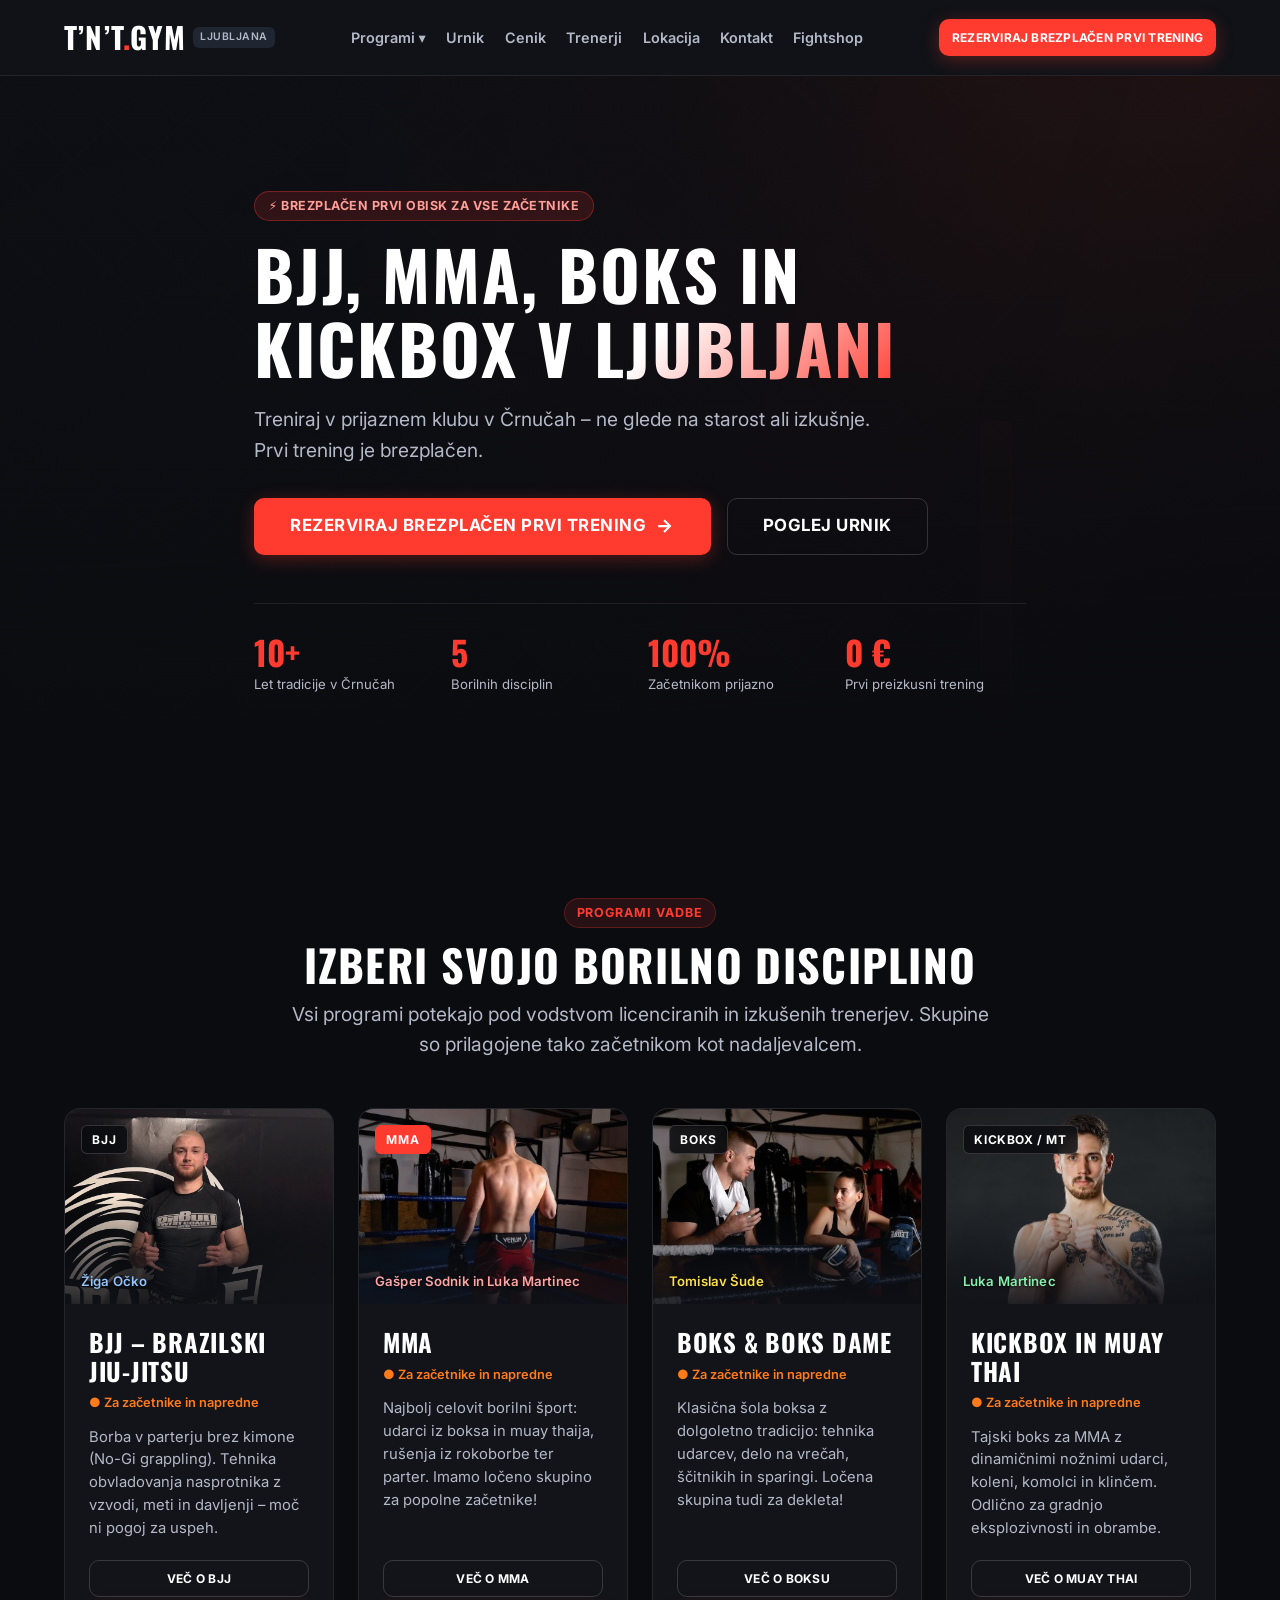
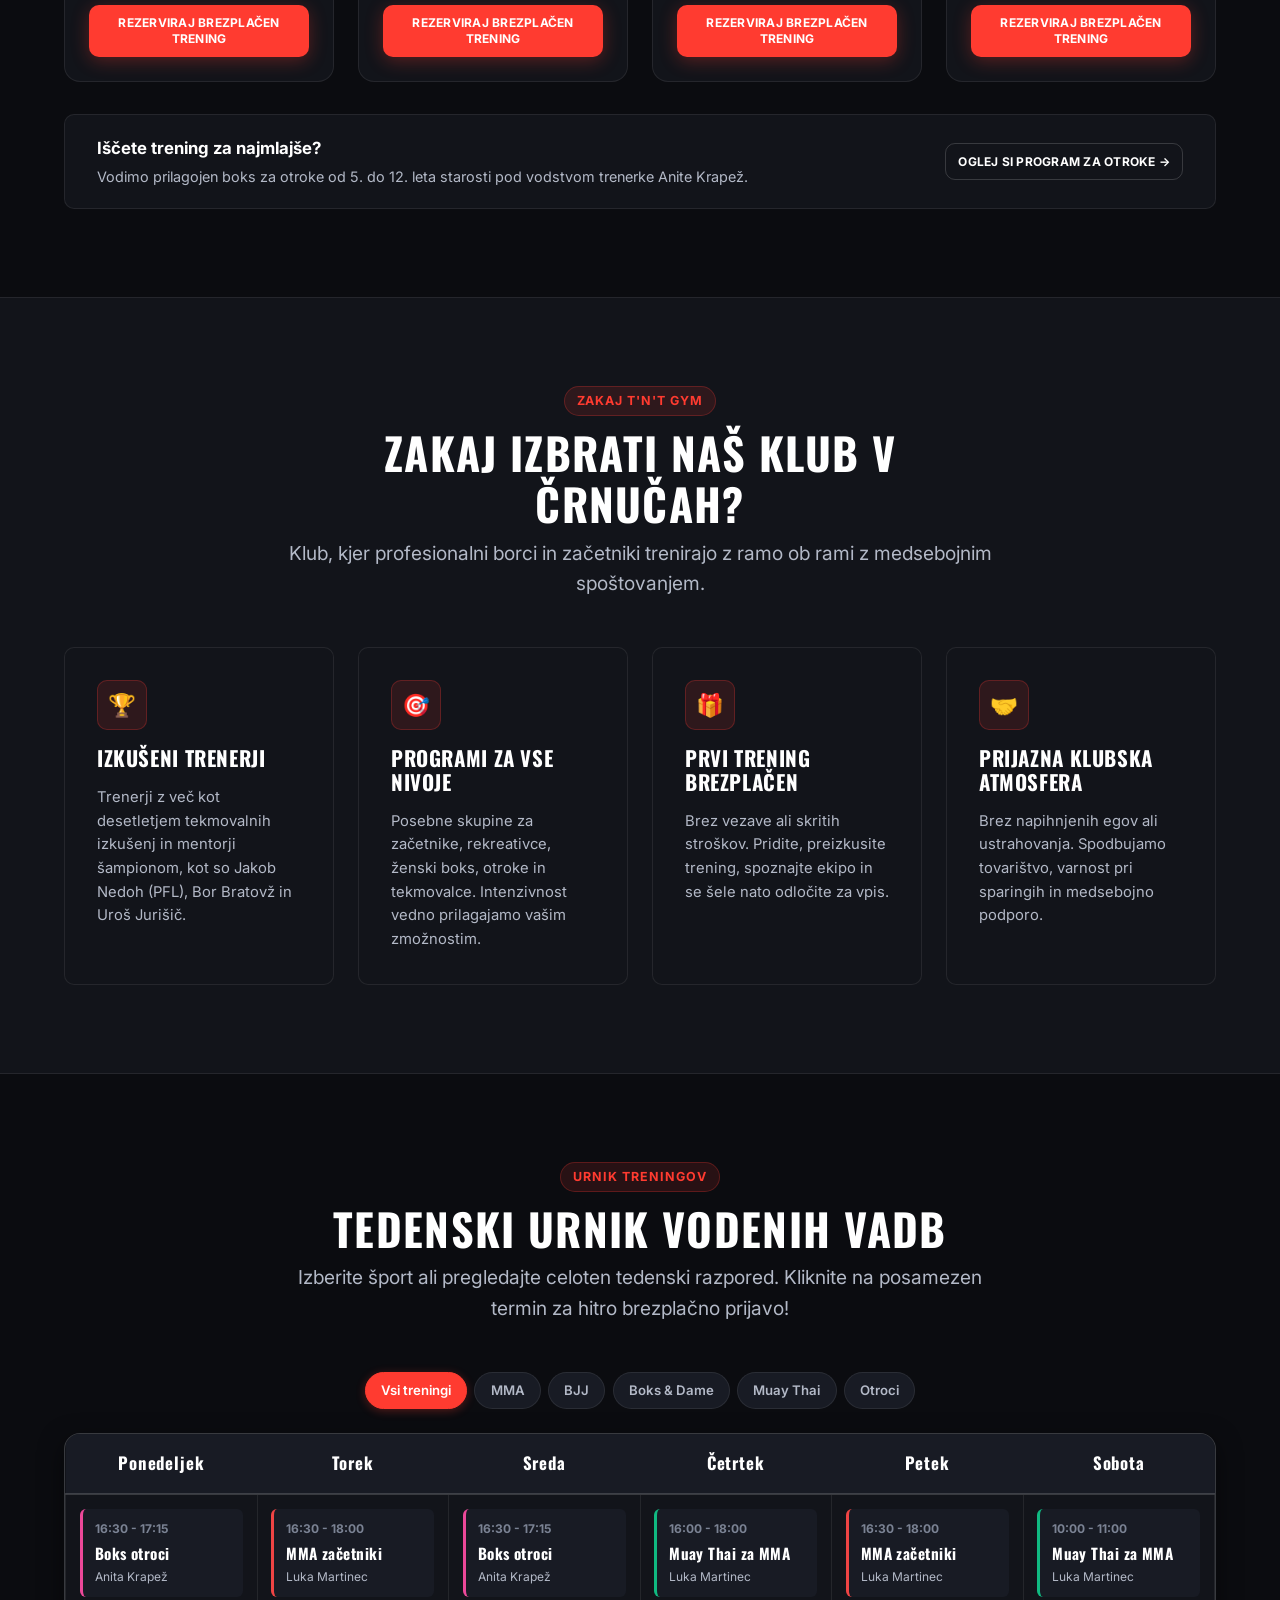
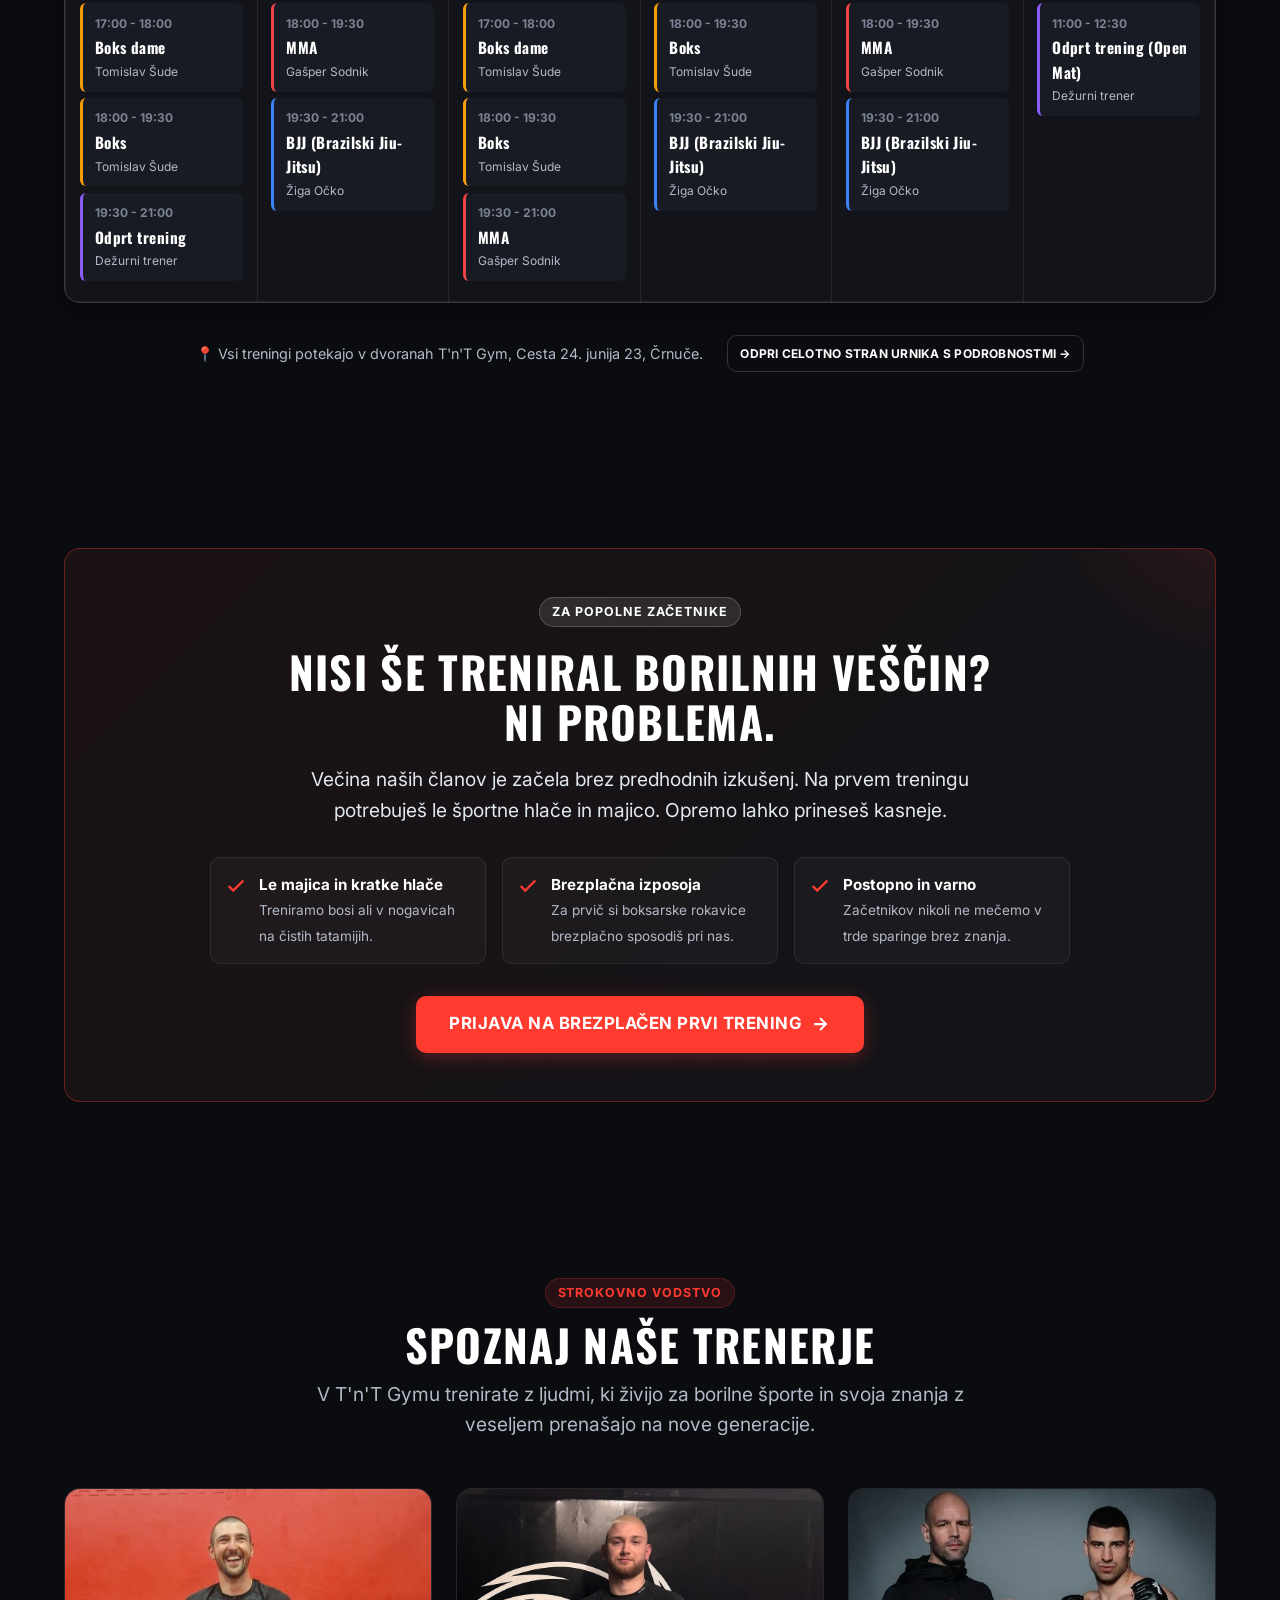
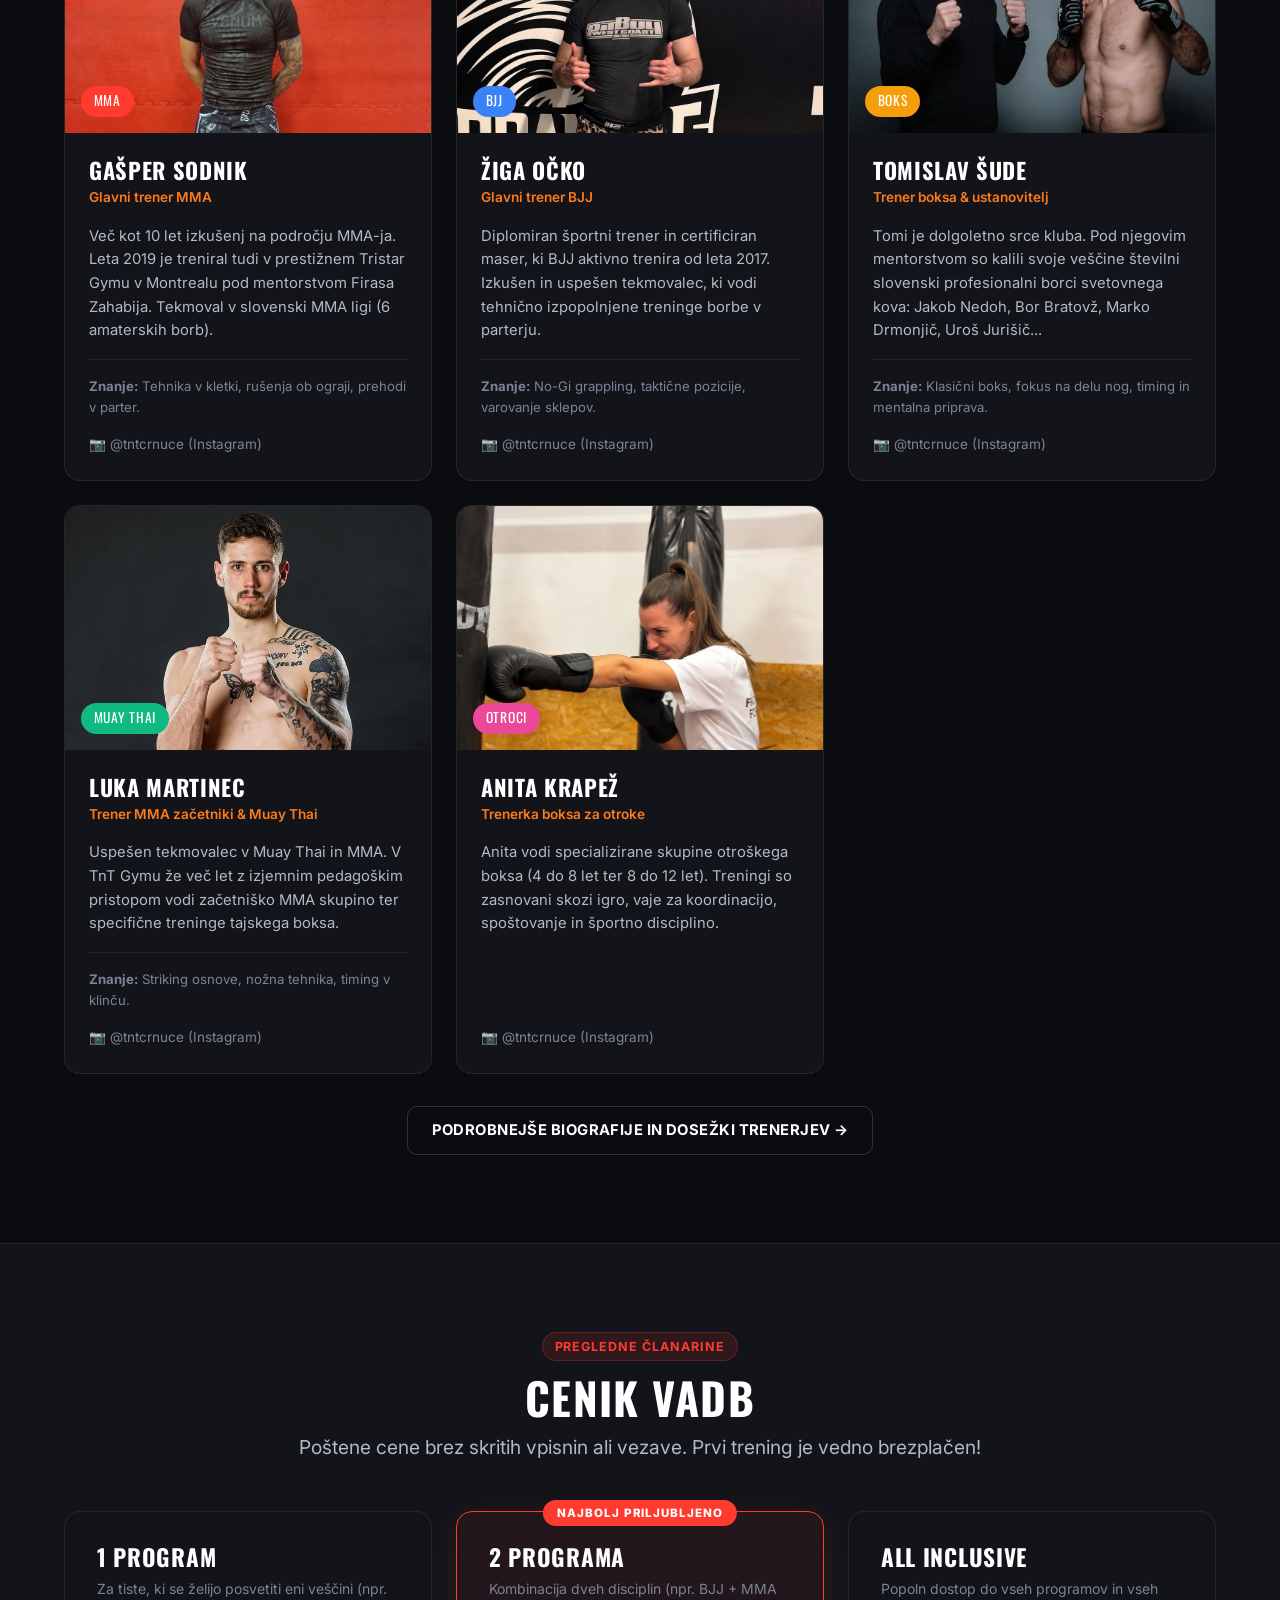
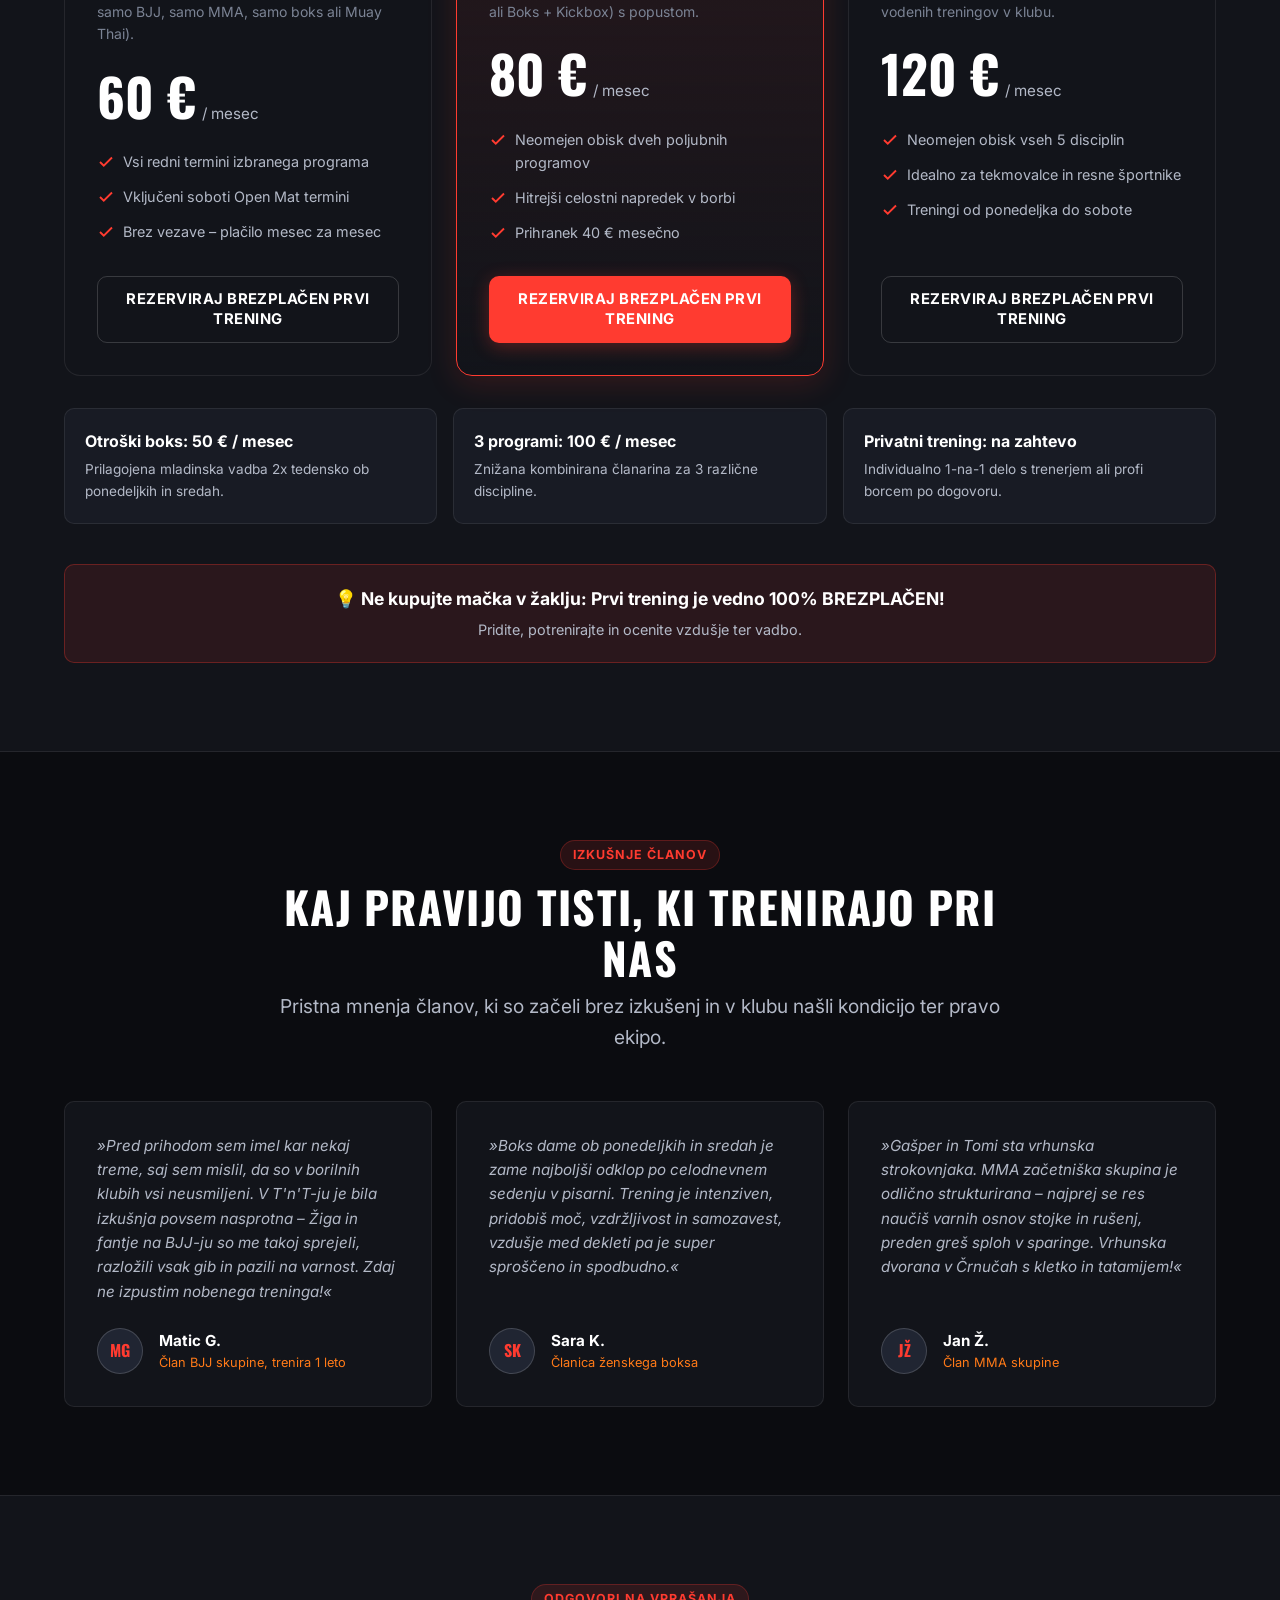
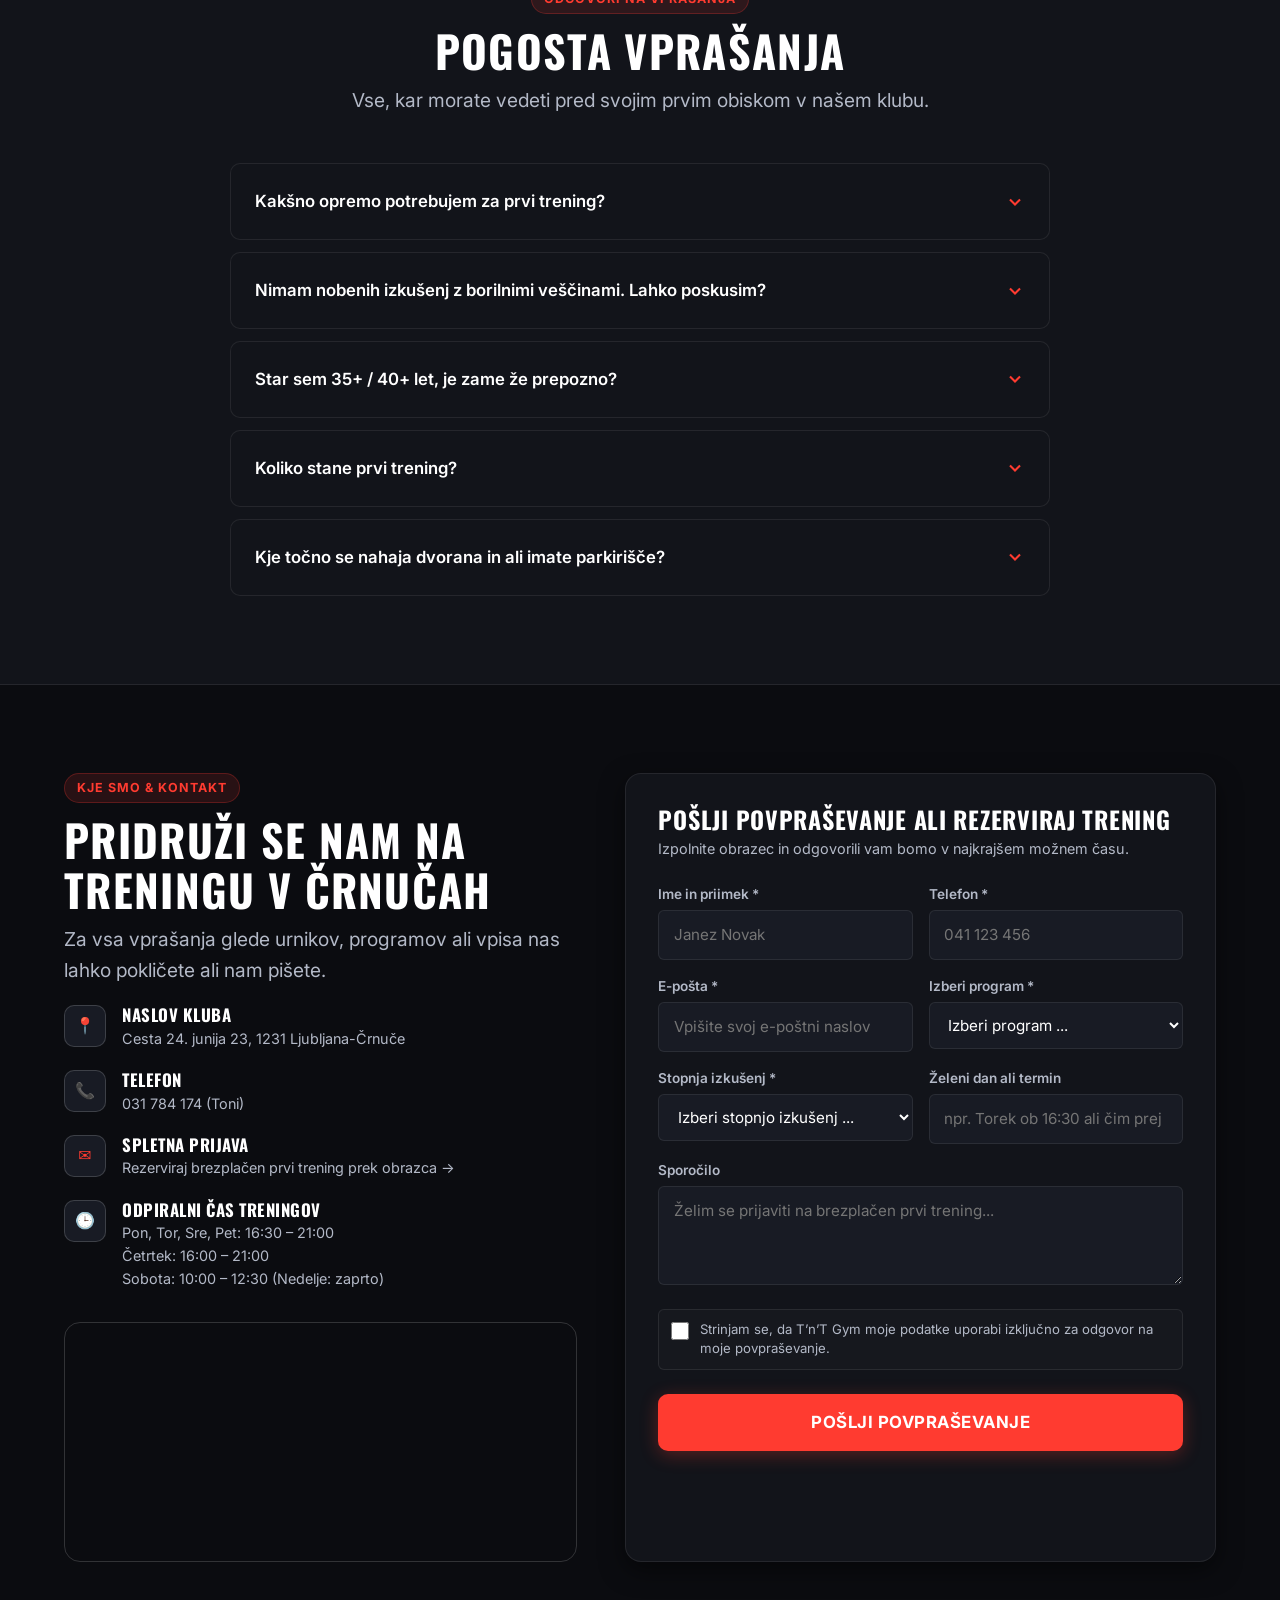
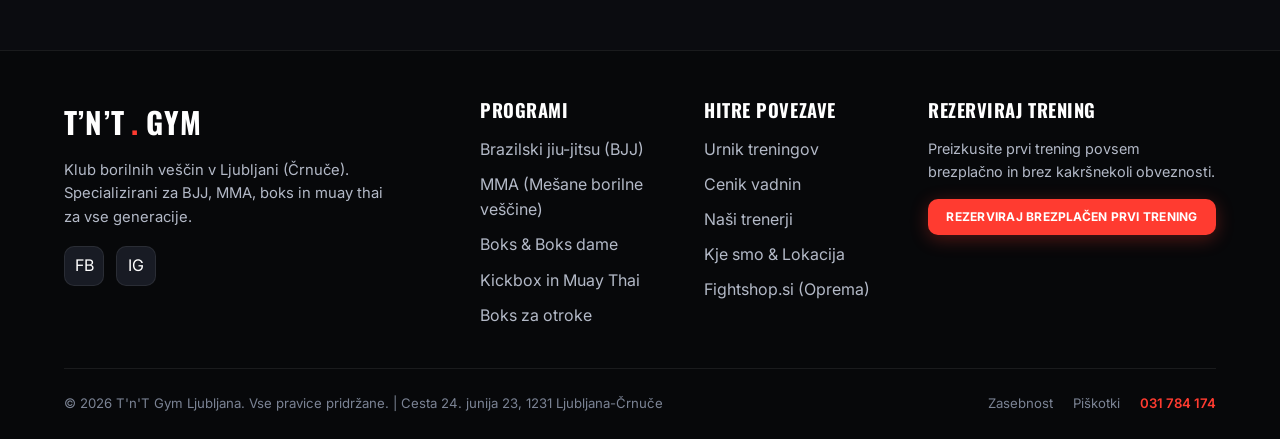
==== index.html @ 9e7fd843 "Initial release — T’n’T Gym Ljubljana" ====
<!DOCTYPE html>
<html lang="sl">
<head>
  <meta charset="utf-8">
  <meta name="viewport" content="width=device-width, initial-scale=1.0">
  <title>T'n'T Gym Ljubljana | BJJ, MMA, boks in kickbox v Črnučah</title>
  <meta name="description" content="T'n'T Gym Ljubljana – vrhunski treningi BJJ (brazilski jiu-jitsu), MMA, boksa in muay thai v Ljubljani (Črnuče). Za začetnike in nadaljevalce. Prvi trening je brezplačen!">
  <meta name="keywords" content="BJJ Ljubljana, MMA Ljubljana, boks Ljubljana, kickbox Ljubljana, brazilski jiu-jitsu Ljubljana, borilne veščine Ljubljana, borilne veščine Črnuče">
  <link rel="canonical" href="https://www.tnt-gym.si/">

  <!-- Open Graph / Social Media -->
  <meta property="og:type" content="website">
  <meta property="og:locale" content="sl_SI">
  <meta property="og:url" content="https://www.tnt-gym.si/">
  <meta property="og:title" content="T'n'T Gym Ljubljana | BJJ, MMA, boks in kickbox">
  <meta property="og:description" content="Treniraj borilne veščine v sproščenem in profesionalnem vzdušju v Črnučah. Brezplačen prvi trening!">
  <meta property="og:image" content="assets/images/hero-gym.svg">

  <!-- Fonts & Stylesheet -->
  <link rel="preconnect" href="https://fonts.googleapis.com">
  <link rel="preconnect" href="https://fonts.gstatic.com" crossorigin>
  <link href="https://fonts.googleapis.com/css2?family=Inter:wght@400;500;600;700&family=Oswald:wght@500;600;700;800&display=swap" rel="stylesheet">
  <link rel="stylesheet" href="css/style.css">

  <!-- Schema.org JSON-LD Structured Data for LocalBusiness & SportsActivityLocation -->
  <script type="application/ld+json">
  {
    "@context": "https://schema.org",
    "@type": ["SportsActivityLocation", "ExerciseGym"],
    "@id": "https://www.tnt-gym.si/#gym",
    "name": "T'n'T Gym Ljubljana",
    "alternateName": "TnT Gym Črnuče",
    "description": "Klub borilnih veščin v Ljubljani (Črnuče): brazilski jiu-jitsu (BJJ), MMA, boks in muay thai za začetnike, rekreativce in tekmovalce.",
    "url": "https://www.tnt-gym.si/",
    "telephone": "+38631784174",
    "priceRange": "50 € - 120 €",
    "currenciesAccepted": "EUR",
    "address": {
      "@type": "PostalAddress",
      "streetAddress": "Cesta 24. junija 23",
      "addressLocality": "Ljubljana-Črnuče",
      "postalCode": "1231",
      "addressCountry": "SI"
    },
    "geo": {
      "@type": "GeoCoordinates",
      "latitude": 46.09552,
      "longitude": 14.52722
    },
    "openingHoursSpecification": [
      {
        "@type": "OpeningHoursSpecification",
        "dayOfWeek": ["Monday", "Tuesday", "Wednesday", "Friday"],
        "opens": "16:30",
        "closes": "21:00"
      },
      {
        "@type": "OpeningHoursSpecification",
        "dayOfWeek": "Thursday",
        "opens": "16:00",
        "closes": "21:00"
      },
      {
        "@type": "OpeningHoursSpecification",
        "dayOfWeek": "Saturday",
        "opens": "10:00",
        "closes": "12:30"
      }
    ],
    "sameAs": [
      "https://www.facebook.com/tntcrnuce",
      "https://www.instagram.com/tntcrnuce/"
    ]
  }
  </script>
</head>
<body>

  <!-- =========================================================================
       1. STICKY HEADER
       ========================================================================= -->
  <header class="site-header" id="siteHeader">
    <div class="container header-container">
      <a href="index.html" class="brand-logo" aria-label="T'n'T Gym Domov">
        <span>T’N’T<span class="logo-accent">.</span>GYM</span>
        <span class="brand-badge">LJUBLJANA</span>
      </a>

      <!-- Desktop Navigation -->
      <nav class="nav-desktop" aria-label="Glavna navigacija">
        <div class="nav-dropdown">
          <a href="#programi" class="nav-link">Programi ▾</a>
          <div class="nav-dropdown-menu">
            <a href="bjj.html" class="nav-dropdown-item">BJJ (Brazilski jiu-jitsu)</a>
            <a href="mma.html" class="nav-dropdown-item">MMA (Mešane borilne veščine)</a>
            <a href="boks.html" class="nav-dropdown-item">Boks &amp; Boks dame</a>
            <a href="kickbox.html" class="nav-dropdown-item">Kickbox in Muay Thai</a>
            <a href="otroci.html" class="nav-dropdown-item">Boks za otroke (5-12 let)</a>
          </div>
        </div>
        <a href="urnik.html" class="nav-link">Urnik</a>
        <a href="cenik.html" class="nav-link">Cenik</a>
        <a href="trenerji.html" class="nav-link">Trenerji</a>
        <a href="kontakt.html" class="nav-link">Lokacija</a>
        <a href="kontakt.html#kontakt" class="nav-link">Kontakt</a>
        <a href="https://www.fightshop.si" class="nav-link" target="_blank" rel="noopener noreferrer">Fightshop</a>
      </nav>

      <!-- Prominent Header CTA -->
      <div style="display: flex; align-items: center; gap: 1rem;">
        <button type="button" class="btn btn-primary btn-sm btn-booking-trigger" data-program="">
          Rezerviraj brezplačen prvi trening
        </button>

        <!-- Mobile Hamburger Toggle -->
        <button class="menu-toggle" aria-label="Odpri navigacijski meni" aria-expanded="false">
          <span></span>
          <span></span>
          <span></span>
        </button>
      </div>
    </div>
  </header>

  <!-- Mobile Navigation Drawer -->
  <div class="mobile-nav-backdrop"></div>
  <aside class="mobile-nav-drawer" aria-label="Mobilni meni">
    <div>
      <div style="margin-bottom: 2rem;">
        <span class="brand-logo">T’N’T<span class="logo-accent">.</span>GYM</span>
        <p style="font-size: 0.85rem; color: var(--text-muted); margin-top: 0.25rem;">Črnuče, Ljubljana</p>
      </div>
      <nav class="mobile-nav-links">
        <a href="index.html" class="mobile-nav-link active">Domov</a>
        <a href="bjj.html" class="mobile-nav-link">BJJ</a>
        <a href="mma.html" class="mobile-nav-link">MMA</a>
        <a href="boks.html" class="mobile-nav-link">Boks</a>
        <a href="kickbox.html" class="mobile-nav-link">Kickbox &amp; Muay Thai</a>
        <a href="otroci.html" class="mobile-nav-link">Otroški boks</a>
        <a href="urnik.html" class="mobile-nav-link">Urnik</a>
        <a href="cenik.html" class="mobile-nav-link">Cenik</a>
        <a href="trenerji.html" class="mobile-nav-link">Trenerji</a>
        <a href="kontakt.html" class="mobile-nav-link">Lokacija &amp; Kontakt</a>
        <a href="https://www.fightshop.si" class="mobile-nav-link" target="_blank" rel="noopener noreferrer">Fightshop</a>
      </nav>
    </div>

    <div style="margin-top: 2rem; border-top: 1px solid var(--border-subtle); padding-top: 1.5rem;">
      <button type="button" class="btn btn-primary btn-full btn-booking-trigger" data-program="">
        Rezerviraj brezplačen trening
      </button>
      <div style="margin-top: 1rem; text-align: center; font-size: 0.85rem; color: var(--text-muted);">
        📞 031 784 174 (Toni)
      </div>
    </div>
  </aside>

  <!-- =========================================================================
       2. HERO SECTION
       ========================================================================= -->
  <section class="hero" id="hero">
    <!-- Martial Arts Training Media Background -->
    <div class="hero-media-bg">
      <!-- 
        FOTO ZAZNAMEK: Tu lahko zamenjate spodnji SVG s pravo sliko dvorane ali treninga,
        npr. src="img/tnt/rupa1-2.jpg" ali kratek zankasti video treninga.
      -->
      <img src="assets/images/hero-gym.svg" alt="Trening borilnih veščin v T'n'T Gym Ljubljana" width="1200" height="800">
    </div>
    <div class="hero-overlay-gradient"></div>

    <div class="container hero-content">
      <div class="hero-pill">
        <span>⚡ Brezplačen prvi obisk za vse začetnike</span>
      </div>

      <h1 class="heading-hero">
        BJJ, MMA, BOKS IN KICKBOX <span class="text-gradient">V LJUBLJANI</span>
      </h1>

      <p class="lead" style="margin-top: 1.25rem; max-width: 650px;">
        Treniraj v prijaznem klubu v Črnučah – ne glede na starost ali izkušnje. Prvi trening je brezplačen.
      </p>

      <div class="hero-actions">
        <button type="button" class="btn btn-primary btn-lg btn-booking-trigger" data-program="">
          Rezerviraj brezplačen prvi trening
          <svg class="btn-icon" viewBox="0 0 24 24" fill="none" stroke="currentColor" stroke-width="2.5"><path d="M5 12h14M12 5l7 7-7 7"/></svg>
        </button>
        <a href="#urnik" class="btn btn-secondary btn-lg">
          Poglej urnik
        </a>
      </div>

      <!-- Social Proof / Stats Strip -->
      <div class="hero-stats">
        <div class="stat-item">
          <span class="stat-number">10+</span>
          <span class="stat-label">Let tradicije v Črnučah</span>
        </div>
        <div class="stat-item">
          <span class="stat-number">5</span>
          <span class="stat-label">Borilnih disciplin</span>
        </div>
        <div class="stat-item">
          <span class="stat-number">100%</span>
          <span class="stat-label">Začetnikom prijazno</span>
        </div>
        <div class="stat-item">
          <span class="stat-number">0 €</span>
          <span class="stat-label">Prvi preizkusni trening</span>
        </div>
      </div>
    </div>
  </section>

  <!-- =========================================================================
       3. PROGRAM OVERVIEW (4 VISUALLY STRONG CARDS + KIDS BADGE)
       ========================================================================= -->
  <section class="section" id="programi">
    <div class="container">
      <div class="section-header">
        <span class="section-tag">Programi vadbe</span>
        <h2 class="heading-section">Izberi svojo borilno disciplino</h2>
        <p class="lead">Vsi programi potekajo pod vodstvom licenciranih in izkušenih trenerjev. Skupine so prilagojene tako začetnikom kot nadaljevalcem.</p>
      </div>

      <div class="grid-4">
        <!-- 1. BJJ Card -->
        <article class="program-card">
          <div class="program-image-wrap">
            <span class="program-badge">BJJ</span>
            <img src="assets/images/ziga.jpg" alt="Trening BJJ v T'n'T Gym Ljubljana" loading="lazy" style="object-position: center 30%;">
            <div class="program-header-content">
              <div class="program-header-trainer">Žiga Očko</div>
            </div>
          </div>
          <div class="program-card-body">
            <div class="program-title">
              <h3 class="heading-card">BJJ – brazilski jiu-jitsu</h3>
            </div>
            <div class="program-level">
              <span>● Za začetnike in napredne</span>
            </div>
            <p class="program-desc">
              Borba v parterju brez kimone (No-Gi grappling). Tehnika obvladovanja nasprotnika z vzvodi, meti in davljenji – moč ni pogoj za uspeh.
            </p>
            <div class="program-footer-actions">
              <a href="bjj.html" class="btn btn-secondary btn-sm" style="flex: 1;">Več o BJJ</a>
              <button type="button" class="btn btn-primary btn-sm btn-booking-trigger" data-program="BJJ">
                Rezerviraj brezplačen trening
              </button>
            </div>
          </div>
        </article>

        <!-- 2. MMA Card -->
        <article class="program-card">
          <div class="program-image-wrap">
            <span class="program-badge brand">MMA</span>
            <img src="assets/images/jakob-ring.jpg" alt="Trening MMA v ringu T'n'T Gym Ljubljana" loading="lazy" style="object-position: center 35%;">
            <div class="program-header-content">
              <div class="program-header-trainer">Gašper Sodnik in Luka Martinec</div>
            </div>
          </div>
          <div class="program-card-body">
            <div class="program-title">
              <h3 class="heading-card">MMA</h3>
            </div>
            <div class="program-level">
              <span>● Za začetnike in napredne</span>
            </div>
            <p class="program-desc">
              Najbolj celovit borilni šport: udarci iz boksa in muay thaija, rušenja iz rokoborbe ter parter. Imamo ločeno skupino za popolne začetnike!
            </p>
            <div class="program-footer-actions">
              <a href="mma.html" class="btn btn-secondary btn-sm" style="flex: 1;">Več o MMA</a>
              <button type="button" class="btn btn-primary btn-sm btn-booking-trigger" data-program="MMA">
                Rezerviraj brezplačen trening
              </button>
            </div>
          </div>
        </article>

        <!-- 3. Boks Card -->
        <article class="program-card">
          <div class="program-image-wrap">
            <span class="program-badge">BOKS</span>
            <img src="assets/images/jakob-coach.jpg" alt="Boksarski trening s trenerjem v T'n'T Gym Ljubljana" loading="lazy" style="object-position: center 25%;">
            <div class="program-header-content">
              <div class="program-header-trainer">Tomislav Šude</div>
            </div>
          </div>
          <div class="program-card-body">
            <div class="program-title">
              <h3 class="heading-card">Boks &amp; Boks dame</h3>
            </div>
            <div class="program-level">
              <span>● Za začetnike in napredne</span>
            </div>
            <p class="program-desc">
              Klasična šola boksa z dolgoletno tradicijo: tehnika udarcev, delo na vrečah, ščitnikih in sparingi. Ločena skupina tudi za dekleta!
            </p>
            <div class="program-footer-actions">
              <a href="boks.html" class="btn btn-secondary btn-sm" style="flex: 1;">Več o boksu</a>
              <button type="button" class="btn btn-primary btn-sm btn-booking-trigger" data-program="Boks">
                Rezerviraj brezplačen trening
              </button>
            </div>
          </div>
        </article>

        <!-- 4. Kickbox in Muay Thai Card -->
        <article class="program-card">
          <div class="program-image-wrap">
            <span class="program-badge">KICKBOX / MT</span>
            <img src="assets/images/luka-martinec.jpg" alt="Kickbox in Muay Thai trening v T'n'T Gym Ljubljana" loading="lazy" style="object-position: center 25%;">
            <div class="program-header-content">
              <div class="program-header-trainer">Luka Martinec</div>
            </div>
          </div>
          <div class="program-card-body">
            <div class="program-title">
              <h3 class="heading-card">Kickbox in Muay Thai</h3>
            </div>
            <div class="program-level">
              <span>● Za začetnike in napredne</span>
            </div>
            <p class="program-desc">
              Tajski boks za MMA z dinamičnimi nožnimi udarci, koleni, komolci in klinčem. Odlično za gradnjo eksplozivnosti in obrambe.
            </p>
            <div class="program-footer-actions">
              <a href="kickbox.html" class="btn btn-secondary btn-sm" style="flex: 1;">Več o Muay Thai</a>
              <button type="button" class="btn btn-primary btn-sm btn-booking-trigger" data-program="Kickbox &amp; Muay Thai">
                Rezerviraj brezplačen trening
              </button>
            </div>
          </div>
        </article>
      </div>

      <!-- Dodatna povezava do otroškega boksa -->
      <div style="margin-top: 2rem; background: var(--bg-surface-1); border: 1px solid var(--border-subtle); border-radius: var(--radius-md); padding: 1.25rem 2rem; display: flex; flex-wrap: wrap; align-items: center; justify-content: space-between; gap: 1rem;">
        <div>
          <strong style="color: #ffffff; font-size: 1.05rem;">Iščete trening za najmlajše?</strong>
          <p style="color: var(--text-secondary); font-size: 0.9rem; margin-top: 0.2rem;">Vodimo prilagojen boks za otroke od 5. do 12. leta starosti pod vodstvom trenerke Anite Krapež.</p>
        </div>
        <a href="otroci.html" class="btn btn-secondary btn-sm">Oglej si program za otroke →</a>
      </div>
    </div>
  </section>

  <!-- =========================================================================
       4. WHY T'N'T GYM (4 BENEFIT CARDS)
       ========================================================================= -->
  <section class="section" style="background: var(--bg-surface-1); border-top: 1px solid var(--border-subtle); border-bottom: 1px solid var(--border-subtle);">
    <div class="container">
      <div class="section-header">
        <span class="section-tag">Zakaj T'n'T Gym</span>
        <h2 class="heading-section">Zakaj izbrati naš klub v Črnučah?</h2>
        <p class="lead">Klub, kjer profesionalni borci in začetniki trenirajo z ramo ob rami z medsebojnim spoštovanjem.</p>
      </div>

      <div class="grid-4">
        <!-- Benefit 1 -->
        <div class="benefit-card">
          <div class="benefit-icon">🏆</div>
          <h3 class="benefit-title">Izkušeni trenerji</h3>
          <p class="benefit-desc">
            Trenerji z več kot desetletjem tekmovalnih izkušenj in mentorji šampionom, kot so Jakob Nedoh (PFL), Bor Bratovž in Uroš Jurišič.
          </p>
        </div>

        <!-- Benefit 2 -->
        <div class="benefit-card">
          <div class="benefit-icon">🎯</div>
          <h3 class="benefit-title">Programi za vse nivoje</h3>
          <p class="benefit-desc">
            Posebne skupine za začetnike, rekreativce, ženski boks, otroke in tekmovalce. Intenzivnost vedno prilagajamo vašim zmožnostim.
          </p>
        </div>

        <!-- Benefit 3 -->
        <div class="benefit-card">
          <div class="benefit-icon">🎁</div>
          <h3 class="benefit-title">Prvi trening brezplačen</h3>
          <p class="benefit-desc">
            Brez vezave ali skritih stroškov. Pridite, preizkusite trening, spoznajte ekipo in se šele nato odločite za vpis.
          </p>
        </div>

        <!-- Benefit 4 -->
        <div class="benefit-card">
          <div class="benefit-icon">🤝</div>
          <h3 class="benefit-title">Prijazna klubska atmosfera</h3>
          <p class="benefit-desc">
            Brez napihnjenih egov ali ustrahovanja. Spodbujamo tovarištvo, varnost pri sparingih in medsebojno podporo.
          </p>
        </div>
      </div>
    </div>
  </section>

  <!-- =========================================================================
       5. SCHEDULE PREVIEW (INTERACTIVE TIMETABLE)
       ========================================================================= -->
  <section class="section" id="urnik">
    <div class="container">
      <div class="section-header">
        <span class="section-tag">Urnik treningov</span>
        <h2 class="heading-section">Tedenski urnik vodenih vadb</h2>
        <p class="lead">Izberite šport ali pregledajte celoten tedenski razpored. Kliknite na posamezen termin za hitro brezplačno prijavo!</p>
      </div>

      <!-- Sport Filter Buttons -->
      <div class="schedule-controls" role="group" aria-label="Filter po športu">
        <button class="filter-btn active" data-sport="all">Vsi treningi</button>
        <button class="filter-btn" data-sport="mma">MMA</button>
        <button class="filter-btn" data-sport="bjj">BJJ</button>
        <button class="filter-btn" data-sport="box">Boks &amp; Dame</button>
        <button class="filter-btn" data-sport="mt">Muay Thai</button>
        <button class="filter-btn" data-sport="kids">Otroci</button>
      </div>

      <!-- Timetable Dynamic Mount Container -->
      <div class="timetable-mount">
        <!-- Rendered via js/main.js & js/schedule-data.js -->
        <p style="text-align: center; color: var(--text-muted); padding: 2rem;">Nalaganje urnika...</p>
      </div>

      <div style="margin-top: 2rem; text-align: center; display: flex; flex-wrap: wrap; justify-content: center; align-items: center; gap: 1.5rem;">
        <span style="font-size: 0.9rem; color: var(--text-secondary);">
          📍 Vsi treningi potekajo v dvoranah T'n'T Gym, Cesta 24. junija 23, Črnuče.
        </span>
        <a href="urnik.html" class="btn btn-secondary btn-sm">Odpri celotno stran urnika s podrobnostmi →</a>
      </div>
    </div>
  </section>

  <!-- =========================================================================
       6. BEGINNERS SECTION
       ========================================================================= -->
  <section class="section" id="zacetniki">
    <div class="container">
      <div class="beginners-banner">
        <div class="beginners-content">
          <span class="section-tag beginners-badge">Za popolne začetnike</span>
          <h2 class="heading-section beginners-heading">
            Nisi še treniral borilnih veščin? Ni problema.
          </h2>
          <p class="lead beginners-lead">
            Večina naših članov je začela brez predhodnih izkušenj. Na prvem treningu potrebuješ le športne hlače in majico. Opremo lahko prineseš kasneje.
          </p>

          <div class="checklist">
            <div class="checklist-item">
              <svg class="checklist-icon" width="22" height="22" viewBox="0 0 24 24" fill="none" stroke="currentColor" stroke-width="2.5"><polyline points="20 6 9 17 4 12"/></svg>
              <div>
                <strong style="display: block; font-size: 0.95rem;">Le majica in kratke hlače</strong>
                <span style="font-size: 0.85rem; color: var(--text-secondary);">Treniramo bosi ali v nogavicah na čistih tatamijih.</span>
              </div>
            </div>
            <div class="checklist-item">
              <svg class="checklist-icon" width="22" height="22" viewBox="0 0 24 24" fill="none" stroke="currentColor" stroke-width="2.5"><polyline points="20 6 9 17 4 12"/></svg>
              <div>
                <strong style="display: block; font-size: 0.95rem;">Brezplačna izposoja</strong>
                <span style="font-size: 0.85rem; color: var(--text-secondary);">Za prvič si boksarske rokavice brezplačno sposodiš pri nas.</span>
              </div>
            </div>
            <div class="checklist-item">
              <svg class="checklist-icon" width="22" height="22" viewBox="0 0 24 24" fill="none" stroke="currentColor" stroke-width="2.5"><polyline points="20 6 9 17 4 12"/></svg>
              <div>
                <strong style="display: block; font-size: 0.95rem;">Postopno in varno</strong>
                <span style="font-size: 0.85rem; color: var(--text-secondary);">Začetnikov nikoli ne mečemo v trde sparinge brez znanja.</span>
              </div>
            </div>
          </div>

          <div class="beginners-cta-wrap">
            <button type="button" class="btn btn-primary btn-lg btn-booking-trigger" data-program="">
              Prijava na brezplačen prvi trening
              <svg class="btn-icon" viewBox="0 0 24 24" fill="none" stroke="currentColor" stroke-width="2.5"><path d="M5 12h14M12 5l7 7-7 7"/></svg>
            </button>
          </div>
        </div>
      </div>
    </div>
  </section>

  <!-- =========================================================================
       7. COACHES SECTION
       ========================================================================= -->
  <section class="section" id="trenerji">
    <div class="container">
      <div class="section-header">
        <span class="section-tag">Strokovno vodstvo</span>
        <h2 class="heading-section">Spoznaj naše trenerje</h2>
        <p class="lead">V T'n'T Gymu trenirate z ljudmi, ki živijo za borilne športe in svoja znanja z veseljem prenašajo na nove generacije.</p>
      </div>

      <div class="grid-3">
        <!-- Coach 1: Gašper Sodnik -->
        <article class="coach-card">
          <div class="coach-photo-wrap">
            <span class="coach-discipline-tag">MMA</span>
            <img src="assets/images/coach-gasper.jpg" alt="Gašper Sodnik, trener MMA" loading="lazy">
          </div>
          <div class="coach-body">
            <h3 class="coach-name">Gašper Sodnik</h3>
            <span class="coach-role">Glavni trener MMA</span>
            <p class="coach-bio">
              Več kot 10 let izkušenj na področju MMA-ja. Leta 2019 je treniral tudi v prestižnem Tristar Gymu v Montrealu pod mentorstvom Firasa Zahabija. Tekmoval v slovenski MMA ligi (6 amaterskih borb).
            </p>
            <div class="coach-credentials">
              <strong>Znanje:</strong> Tehnika v kletki, rušenja ob ograji, prehodi v parter.
            </div>
            <a href="https://www.instagram.com/tntcrnuce/" target="_blank" rel="noopener" class="coach-social">
              📷 @tntcrnuce (Instagram)
            </a>
          </div>
        </article>

        <!-- Coach 2: Žiga Očko -->
        <article class="coach-card">
          <div class="coach-photo-wrap">
            <span class="coach-discipline-tag" style="background: #3b82f6;">BJJ</span>
            <img src="assets/images/coach-ziga.jpg" alt="Žiga Očko, trener brazilskega jiu-jitsa" loading="lazy">
          </div>
          <div class="coach-body">
            <h3 class="coach-name">Žiga Očko</h3>
            <span class="coach-role">Glavni trener BJJ</span>
            <p class="coach-bio">
              Diplomiran športni trener in certificiran maser, ki BJJ aktivno trenira od leta 2017. Izkušen in uspešen tekmovalec, ki vodi tehnično izpopolnjene treninge borbe v parterju.
            </p>
            <div class="coach-credentials">
              <strong>Znanje:</strong> No-Gi grappling, taktične pozicije, varovanje sklepov.
            </div>
            <a href="https://www.instagram.com/tntcrnuce/" target="_blank" rel="noopener" class="coach-social">
              📷 @tntcrnuce (Instagram)
            </a>
          </div>
        </article>

        <!-- Coach 3: Tomislav Šude -->
        <article class="coach-card">
          <div class="coach-photo-wrap">
            <span class="coach-discipline-tag" style="background: #f59e0b;">BOKS</span>
            <img src="assets/images/coach-tomi.jpg" alt="Tomislav Šude, trener boksa" loading="lazy">
          </div>
          <div class="coach-body">
            <h3 class="coach-name">Tomislav Šude</h3>
            <span class="coach-role">Trener boksa &amp; ustanovitelj</span>
            <p class="coach-bio">
              Tomi je dolgoletno srce kluba. Pod njegovim mentorstvom so kalili svoje veščine številni slovenski profesionalni borci svetovnega kova: Jakob Nedoh, Bor Bratovž, Marko Drmonjič, Uroš Jurišič...
            </p>
            <div class="coach-credentials">
              <strong>Znanje:</strong> Klasični boks, fokus na delu nog, timing in mentalna priprava.
            </div>
            <a href="https://www.instagram.com/tntcrnuce/" target="_blank" rel="noopener" class="coach-social">
              📷 @tntcrnuce (Instagram)
            </a>
          </div>
        </article>

        <!-- Coach 4: Luka Martinec -->
        <article class="coach-card">
          <div class="coach-photo-wrap">
            <span class="coach-discipline-tag" style="background: #10b981;">MUAY THAI</span>
            <img src="assets/images/coach-luka.jpg" alt="Luka Martinec, trener tajskega boksa" loading="lazy">
          </div>
          <div class="coach-body">
            <h3 class="coach-name">Luka Martinec</h3>
            <span class="coach-role">Trener MMA začetniki &amp; Muay Thai</span>
            <p class="coach-bio">
              Uspešen tekmovalec v Muay Thai in MMA. V TnT Gymu že več let z izjemnim pedagoškim pristopom vodi začetniško MMA skupino ter specifične treninge tajskega boksa.
            </p>
            <div class="coach-credentials">
              <strong>Znanje:</strong> Striking osnove, nožna tehnika, timing v klinču.
            </div>
            <a href="https://www.instagram.com/tntcrnuce/" target="_blank" rel="noopener" class="coach-social">
              📷 @tntcrnuce (Instagram)
            </a>
          </div>
        </article>

        <!-- Coach 5: Anita Krapež -->
        <article class="coach-card">
          <div class="coach-photo-wrap">
            <span class="coach-discipline-tag" style="background: #ec4899;">OTROCI</span>
            <img src="assets/images/anita-krapez-trening.jpg" alt="Anita Krapež, trenerka boksa za otroke" loading="lazy" style="object-position: center 30%;">
          </div>
          <div class="coach-body">
            <h3 class="coach-name">Anita Krapež</h3>
            <span class="coach-role">Trenerka boksa za otroke</span>
            <p class="coach-bio">
              Anita vodi specializirane skupine otroškega boksa (4 do 8 let ter 8 do 12 let). Treningi so zasnovani skozi igro, vaje za koordinacijo, spoštovanje in športno disciplino.
            </p>
            <a href="https://www.instagram.com/tntcrnuce/" target="_blank" rel="noopener" class="coach-social">
              📷 @tntcrnuce (Instagram)
            </a>
          </div>
        </article>
      </div>

      <div style="margin-top: 2rem; text-align: center;">
        <a href="trenerji.html" class="btn btn-secondary">Podrobnejše biografije in dosežki trenerjev →</a>
      </div>
    </div>
  </section>

  <!-- =========================================================================
       8. PRICING SECTION
       ========================================================================= -->
  <section class="section" id="cenik" style="background: var(--bg-surface-1); border-top: 1px solid var(--border-subtle); border-bottom: 1px solid var(--border-subtle);">
    <div class="container">
      <div class="section-header">
        <span class="section-tag">Pregledne članarine</span>
        <h2 class="heading-section">Cenik vadb</h2>
        <p class="lead">Poštene cene brez skritih vpisnin ali vezave. Prvi trening je vedno brezplačen!</p>
      </div>

      <div class="grid-3">
        <!-- 1 Program -->
        <div class="pricing-card">
          <h3 class="pricing-title">1 Program</h3>
          <p class="pricing-sub">Za tiste, ki se želijo posvetiti eni veščini (npr. samo BJJ, samo MMA, samo boks ali Muay Thai).</p>
          <div class="pricing-amount">
            <span class="price">60 €</span>
            <span class="period">/ mesec</span>
          </div>
          <ul class="pricing-features">
            <li>
              <svg width="18" height="18" viewBox="0 0 24 24" fill="none" stroke="currentColor" stroke-width="2.5"><polyline points="20 6 9 17 4 12"/></svg>
              <span>Vsi redni termini izbranega programa</span>
            </li>
            <li>
              <svg width="18" height="18" viewBox="0 0 24 24" fill="none" stroke="currentColor" stroke-width="2.5"><polyline points="20 6 9 17 4 12"/></svg>
              <span>Vključeni soboti Open Mat termini</span>
            </li>
            <li>
              <svg width="18" height="18" viewBox="0 0 24 24" fill="none" stroke="currentColor" stroke-width="2.5"><polyline points="20 6 9 17 4 12"/></svg>
              <span>Brez vezave – plačilo mesec za mesec</span>
            </li>
          </ul>
          <button type="button" class="btn btn-secondary btn-full btn-booking-trigger" data-program="">
            Rezerviraj brezplačen prvi trening
          </button>
        </div>

        <!-- 2 Programa (Featured / Najbolj priljubljeno) -->
        <div class="pricing-card featured">
          <span class="pricing-popular-badge">Najbolj priljubljeno</span>
          <h3 class="pricing-title">2 Programa</h3>
          <p class="pricing-sub">Kombinacija dveh disciplin (npr. BJJ + MMA ali Boks + Kickbox) s popustom.</p>
          <div class="pricing-amount">
            <span class="price">80 €</span>
            <span class="period">/ mesec</span>
          </div>
          <ul class="pricing-features">
            <li>
              <svg width="18" height="18" viewBox="0 0 24 24" fill="none" stroke="currentColor" stroke-width="2.5"><polyline points="20 6 9 17 4 12"/></svg>
              <span>Neomejen obisk dveh poljubnih programov</span>
            </li>
            <li>
              <svg width="18" height="18" viewBox="0 0 24 24" fill="none" stroke="currentColor" stroke-width="2.5"><polyline points="20 6 9 17 4 12"/></svg>
              <span>Hitrejši celostni napredek v borbi</span>
            </li>
            <li>
              <svg width="18" height="18" viewBox="0 0 24 24" fill="none" stroke="currentColor" stroke-width="2.5"><polyline points="20 6 9 17 4 12"/></svg>
              <span>Prihranek 40 € mesečno</span>
            </li>
          </ul>
          <button type="button" class="btn btn-primary btn-full btn-booking-trigger" data-program="">
            Rezerviraj brezplačen prvi trening
          </button>
        </div>

        <!-- All Inclusive -->
        <div class="pricing-card">
          <h3 class="pricing-title">All Inclusive</h3>
          <p class="pricing-sub">Popoln dostop do vseh programov in vseh vodenih treningov v klubu.</p>
          <div class="pricing-amount">
            <span class="price">120 €</span>
            <span class="period">/ mesec</span>
          </div>
          <ul class="pricing-features">
            <li>
              <svg width="18" height="18" viewBox="0 0 24 24" fill="none" stroke="currentColor" stroke-width="2.5"><polyline points="20 6 9 17 4 12"/></svg>
              <span>Neomejen obisk vseh 5 disciplin</span>
            </li>
            <li>
              <svg width="18" height="18" viewBox="0 0 24 24" fill="none" stroke="currentColor" stroke-width="2.5"><polyline points="20 6 9 17 4 12"/></svg>
              <span>Idealno za tekmovalce in resne športnike</span>
            </li>
            <li>
              <svg width="18" height="18" viewBox="0 0 24 24" fill="none" stroke="currentColor" stroke-width="2.5"><polyline points="20 6 9 17 4 12"/></svg>
              <span>Treningi od ponedeljka do sobote</span>
            </li>
          </ul>
          <button type="button" class="btn btn-secondary btn-full btn-booking-trigger" data-program="">
            Rezerviraj brezplačen prvi trening
          </button>
        </div>
      </div>

      <!-- Dodatne opcije cenika -->
      <div style="margin-top: 2rem; display: grid; grid-template-columns: repeat(auto-fit, minmax(260px, 1fr)); gap: 1rem;">
        <div style="background: var(--bg-surface-2); border: 1px solid var(--border-subtle); border-radius: var(--radius-md); padding: 1.25rem;">
          <strong style="color: #ffffff;">Otroški boks: 50 € / mesec</strong>
          <p style="font-size: 0.85rem; color: var(--text-secondary); margin-top: 0.25rem;">Prilagojena mladinska vadba 2x tedensko ob ponedeljkih in sredah.</p>
        </div>
        <div style="background: var(--bg-surface-2); border: 1px solid var(--border-subtle); border-radius: var(--radius-md); padding: 1.25rem;">
          <strong style="color: #ffffff;">3 programi: 100 € / mesec</strong>
          <p style="font-size: 0.85rem; color: var(--text-secondary); margin-top: 0.25rem;">Znižana kombinirana članarina za 3 različne discipline.</p>
        </div>
        <div style="background: var(--bg-surface-2); border: 1px solid var(--border-subtle); border-radius: var(--radius-md); padding: 1.25rem;">
          <strong style="color: #ffffff;">Privatni trening: na zahtevo</strong>
          <p style="font-size: 0.85rem; color: var(--text-secondary); margin-top: 0.25rem;">Individualno 1-na-1 delo s trenerjem ali profi borcem po dogovoru.</p>
        </div>
      </div>

      <!-- Brezplačen prvi trening opomba -->
      <div style="margin-top: 2.5rem; text-align: center; background: rgba(255, 59, 48, 0.1); border: 1px solid rgba(255, 59, 48, 0.3); border-radius: var(--radius-md); padding: 1.25rem;">
        <p style="color: #ffffff; font-weight: 700; font-size: 1.1rem; margin-bottom: 0.25rem;">
          💡 Ne kupujte mačka v žaklju: Prvi trening je vedno 100% BREZPLAČEN!
        </p>
        <span style="color: var(--text-secondary); font-size: 0.9rem;">Pridite, potrenirajte in ocenite vzdušje ter vadbo.</span>
      </div>
    </div>
  </section>

  <!-- =========================================================================
       9. TESTIMONIALS
       ========================================================================= -->
  <section class="section">
    <div class="container">
      <div class="section-header">
        <span class="section-tag">Izkušnje članov</span>
        <h2 class="heading-section">Kaj pravijo tisti, ki trenirajo pri nas</h2>
        <p class="lead">Pristna mnenja članov, ki so začeli brez izkušenj in v klubu našli kondicijo ter pravo ekipo.</p>
      </div>

      <div class="grid-3">
        <!-- Review 1 -->
        <article class="testimonial-card">
          <p class="testimonial-quote">
            »Pred prihodom sem imel kar nekaj treme, saj sem mislil, da so v borilnih klubih vsi neusmiljeni. V T'n'T-ju je bila izkušnja povsem nasprotna – Žiga in fantje na BJJ-ju so me takoj sprejeli, razložili vsak gib in pazili na varnost. Zdaj ne izpustim nobenega treninga!«
          </p>
          <div class="testimonial-author">
            <div class="author-avatar">MG</div>
            <div>
              <div class="author-name">Matic G.</div>
              <div class="author-role">Član BJJ skupine, trenira 1 leto</div>
            </div>
          </div>
        </article>

        <!-- Review 2 -->
        <article class="testimonial-card">
          <p class="testimonial-quote">
            »Boks dame ob ponedeljkih in sredah je zame najboljši odklop po celodnevnem sedenju v pisarni. Trening je intenziven, pridobiš moč, vzdržljivost in samozavest, vzdušje med dekleti pa je super sproščeno in spodbudno.«
          </p>
          <div class="testimonial-author">
            <div class="author-avatar">SK</div>
            <div>
              <div class="author-name">Sara K.</div>
              <div class="author-role">Članica ženskega boksa</div>
            </div>
          </div>
        </article>

        <!-- Review 3 -->
        <article class="testimonial-card">
          <p class="testimonial-quote">
            »Gašper in Tomi sta vrhunska strokovnjaka. MMA začetniška skupina je odlično strukturirana – najprej se res naučiš varnih osnov stojke in rušenj, preden greš sploh v sparinge. Vrhunska dvorana v Črnučah s kletko in tatamijem!«
          </p>
          <div class="testimonial-author">
            <div class="author-avatar">JŽ</div>
            <div>
              <div class="author-name">Jan Ž.</div>
              <div class="author-role">Član MMA skupine</div>
            </div>
          </div>
        </article>
      </div>
    </div>
  </section>

  <!-- =========================================================================
       10. FAQ SECTION
       ========================================================================= -->
  <section class="section" style="background: var(--bg-surface-1); border-top: 1px solid var(--border-subtle); border-bottom: 1px solid var(--border-subtle);">
    <div class="container">
      <div class="section-header">
        <span class="section-tag">Odgovori na vprašanja</span>
        <h2 class="heading-section">Pogosta vprašanja</h2>
        <p class="lead">Vse, kar morate vedeti pred svojim prvim obiskom v našem klubu.</p>
      </div>

      <div class="faq-list">
        <!-- FAQ 1 -->
        <div class="faq-item">
          <button class="faq-question" aria-expanded="false">
            <span>Kakšno opremo potrebujem za prvi trening?</span>
            <svg class="faq-icon" viewBox="0 0 24 24" fill="none" stroke="currentColor" stroke-width="2.5"><polyline points="6 9 12 15 18 9"/></svg>
          </button>
          <div class="faq-answer">
            Na prvih treningih potrebujete le običajno športno opremo: kratke hlače, udobno športno majico ter plastenko vode. Za boks si rokavice prvič brezplačno sposodite v klubu. Vse ostalo lahko kasneje najdete v trgovini <a href="https://www.fightshop.si" target="_blank" rel="noopener noreferrer" style="color: var(--color-brand); text-decoration: underline;">Fightshop.si</a>.
          </div>
        </div>

        <!-- FAQ 2 -->
        <div class="faq-item">
          <button class="faq-question" aria-expanded="false">
            <span>Nimam nobenih izkušenj z borilnimi veščinami. Lahko poskusim?</span>
            <svg class="faq-icon" viewBox="0 0 24 24" fill="none" stroke="currentColor" stroke-width="2.5"><polyline points="6 9 12 15 18 9"/></svg>
          </button>
          <div class="faq-answer">
            Seveda! Pravzaprav je velika večina naših članov začela pri nas popolnoma od nič. Treningi so zasnovani tako, da se tehnike učite postopno, trenerji pa vaje prilagodijo vaši trenutni telesni pripravljenosti.
          </div>
        </div>

        <!-- FAQ 3 -->
        <div class="faq-item">
          <button class="faq-question" aria-expanded="false">
            <span>Star sem 35+ / 40+ let, je zame že prepozno?</span>
            <svg class="faq-icon" viewBox="0 0 24 24" fill="none" stroke="currentColor" stroke-width="2.5"><polyline points="6 9 12 15 18 9"/></svg>
          </button>
          <div class="faq-answer">
            Nikakor ne. Pri nas trenirajo ljudje vseh starosti – od otrok do rekreativcev v 40-ih in 50-ih letih. Borilne veščine so odličen način za ohranjanje gibljivosti, kardio kondicije in mentalne odpornosti.
          </div>
        </div>

        <!-- FAQ 4 -->
        <div class="faq-item">
          <button class="faq-question" aria-expanded="false">
            <span>Koliko stane prvi trening?</span>
            <svg class="faq-icon" viewBox="0 0 24 24" fill="none" stroke="currentColor" stroke-width="2.5"><polyline points="6 9 12 15 18 9"/></svg>
          </button>
          <div class="faq-answer">
            Prvi preizkusni trening je vedno 100% brezplačen. Pridite, se ogrejte, preizkusite vadbo in spoznajte vzdušje. Vpis ni obvezen.
          </div>
        </div>

        <!-- FAQ 5 -->
        <div class="faq-item">
          <button class="faq-question" aria-expanded="false">
            <span>Kje točno se nahaja dvorana in ali imate parkirišče?</span>
            <svg class="faq-icon" viewBox="0 0 24 24" fill="none" stroke="currentColor" stroke-width="2.5"><polyline points="6 9 12 15 18 9"/></svg>
          </button>
          <div class="faq-answer">
            Nahajamo se na Cesti 24. junija 23 v Ljubljani (Črnuče), v neposredni bližini obvoznice in trgovskih centrov. Pred objektom je na voljo brezplačno parkirišče za člane.
          </div>
        </div>
      </div>
    </div>
  </section>

  <!-- =========================================================================
       11. LOCATION & CONTACT FORM
       ========================================================================= -->
  <section class="section" id="kontakt">
    <div class="container">
      <div class="contact-layout">
        <!-- Contact Info & Map -->
        <div class="contact-info-panel">
          <div>
            <span class="section-tag">Kje smo &amp; kontakt</span>
            <h2 class="heading-section">Pridruži se nam na treningu v Črnučah</h2>
            <p class="lead" style="margin-top: 0.5rem;">Za vsa vprašanja glede urnikov, programov ali vpisa nas lahko pokličete ali nam pišete.</p>
          </div>

          <div class="info-item">
            <div class="info-icon">📍</div>
            <div class="info-content">
              <h4>Naslov kluba</h4>
              <p>Cesta 24. junija 23, 1231 Ljubljana-Črnuče</p>
            </div>
          </div>

          <div class="info-item">
            <div class="info-icon">📞</div>
            <div class="info-content">
              <h4>Telefon</h4>
              <p><a href="tel:+38631784174">031 784 174 (Toni)</a></p>
            </div>
          </div>

          <div class="info-item">
            <div class="info-icon">✉️</div>
            <div class="info-content">
              <h4>Spletna prijava</h4>
              <p><a href="#bookingModal" class="btn-booking-trigger" data-program="">Rezerviraj brezplačen prvi trening prek obrazca →</a></p>
            </div>
          </div>

          <div class="info-item">
            <div class="info-icon">🕒</div>
            <div class="info-content">
              <h4>Odpiralni čas treningov</h4>
              <p>Pon, Tor, Sre, Pet: 16:30 – 21:00<br>Četrtek: 16:00 – 21:00<br>Sobota: 10:00 – 12:30 (Nedelje: zaprto)</p>
            </div>
          </div>

          <!-- Embedded Google Map -->
          <div class="map-container">
            <iframe 
              title="Lokacija T'n'T Gym Ljubljana na zemljevidu"
              src="https://www.google.com/maps/embed?pb=!1m14!1m8!1m3!1d696.0015509243246!2d14.527222276936673!3d46.0955175833871!3m2!1i1024!2i768!4f13.1!3m3!1m2!1s0x4765331bd9e1c84b%3A0x4375884ad07b9b4c!2sT'n'T%20GYM!5e1!3m2!1sen!2sus!4v1692909926583!5m2!1sen!2sus" 
              loading="lazy" 
              referrerpolicy="no-referrer-when-downgrade">
            </iframe>
          </div>
        </div>

        <!-- Contact & Booking Direct Form -->
        <div class="contact-form-card">
          <div style="margin-bottom: 1.5rem;">
            <h3 style="font-size: 1.5rem; margin-bottom: 0.25rem;">Pošlji povpraševanje ali rezerviraj trening</h3>
            <p style="font-size: 0.9rem; color: var(--text-secondary);">Izpolnite obrazec in odgovorili vam bomo v najkrajšem možnem času.</p>
          </div>

          <form
            id="generalContactForm"
            action="https://formspree.io/f/xdealjvo"
            method="POST"
            novalidate
          >
            <input
              type="text"
              name="_gotcha"
              tabindex="-1"
              autocomplete="off"
              aria-hidden="true"
              class="honeypot"
            >

            <div id="contactErrorBanner" class="form-error-banner" role="alert" aria-live="polite" hidden></div>

            <div class="form-row">
              <div class="form-group">
                <label for="cName" class="form-label">Ime in priimek *</label>
                <input type="text" id="cName" name="ime_in_priimek" class="form-control" placeholder="Janez Novak" required>
              </div>
              <div class="form-group">
                <label for="cPhone" class="form-label">Telefon *</label>
                <input type="tel" id="cPhone" name="telefon" class="form-control" placeholder="041 123 456" required>
              </div>
            </div>

            <div class="form-row">
              <div class="form-group">
                <label for="cEmail" class="form-label">E-pošta *</label>
                <input type="email" id="cEmail" name="email" class="form-control" placeholder="Vpišite svoj e-poštni naslov" required>
              </div>
              <div class="form-group">
                <label for="cProgram" class="form-label">Izberi program *</label>
                <select id="cProgram" name="program" class="form-control" required>
                  <option value="" disabled selected>Izberi program ...</option>
                  <option value="BJJ">BJJ</option>
                  <option value="MMA">MMA</option>
                  <option value="Boks">Boks</option>
                  <option value="Kickbox &amp; Muay Thai">Kickbox &amp; Muay Thai</option>
                  <option value="Otroški boks">Otroški boks</option>
                  <option value="Nisem prepričan/-a">Nisem prepričan/-a</option>
                </select>
              </div>
            </div>

            <div class="form-row">
              <div class="form-group">
                <label for="cLevel" class="form-label">Stopnja izkušenj *</label>
                <select id="cLevel" name="stopnja_izkusenj" class="form-control" required>
                  <option value="" disabled selected>Izberi stopnjo izkušenj ...</option>
                  <option value="Popolni začetnik/-ca">Popolni začetnik/-ca</option>
                  <option value="Nekaj izkušenj">Nekaj izkušenj</option>
                  <option value="Napredni/-a">Napredni/-a</option>
                </select>
              </div>
              <div class="form-group">
                <label for="cTime" class="form-label">Želeni dan ali termin</label>
                <input type="text" id="cTime" name="zeleni_termin" class="form-control" placeholder="npr. Torek ob 16:30 ali čim prej">
              </div>
            </div>

            <div class="form-group">
              <label for="cMessage" class="form-label">Sporočilo</label>
              <textarea id="cMessage" name="sporocilo" class="form-control" rows="3" placeholder="Želim se prijaviti na brezplačen prvi trening..."></textarea>
            </div>

            <div class="form-group form-checkbox-group">
              <input
                type="checkbox"
                id="cGdpr"
                name="privacy_consent"
                value="da"
                class="form-checkbox"
                required
              >
              <label for="cGdpr" class="form-checkbox-label">
                Strinjam se, da T’n’T Gym moje podatke uporabi izključno za odgovor na moje povpraševanje.
              </label>
            </div>

            <button type="submit" class="btn btn-primary btn-full btn-lg" style="margin-top: 0.5rem;">
              Pošlji povpraševanje
            </button>
          </form>

          <div id="contactSuccessState" class="success-state" role="status" aria-live="polite" hidden>
            <div class="success-icon">
              <svg width="40" height="40" viewBox="0 0 24 24" fill="none" stroke="currentColor" stroke-width="3"><polyline points="20 6 9 17 4 12"/></svg>
            </div>
            <p style="color: #ffffff; font-size: 1.05rem; font-weight: 600; line-height: 1.6; margin-bottom: 1.5rem;">
              Hvala! Tvojo prijavo smo prejeli. Kontaktirali te bomo čim prej za potrditev brezplačnega treninga.
            </p>
            <button type="button" id="contactResetBtn" class="btn btn-secondary btn-full">
              Zapri
            </button>
          </div>
        </div>
      </div>
    </div>
  </section>

  <!-- =========================================================================
       12. FOOTER
       ========================================================================= -->
  <footer class="site-footer">
    <div class="container">
      <div class="footer-top-grid">
        <!-- Col 1: Brand & Bio -->
        <div class="footer-col">
          <span class="brand-logo" style="margin-bottom: 0.75rem;">T’N’T<span class="logo-accent">.</span>GYM</span>
          <p style="font-size: 0.925rem; line-height: 1.6; max-width: 320px;">
            Klub borilnih veščin v Ljubljani (Črnuče). Specializirani za BJJ, MMA, boks in muay thai za vse generacije.
          </p>
          <div class="footer-social-links">
            <a href="https://www.facebook.com/tntcrnuce" target="_blank" rel="noopener" class="social-icon-btn" aria-label="Facebook TnT Gym">
              FB
            </a>
            <a href="https://www.instagram.com/tntcrnuce/" target="_blank" rel="noopener" class="social-icon-btn" aria-label="Instagram TnT Gym">
              IG
            </a>
          </div>
        </div>

        <!-- Col 2: Programi -->
        <div class="footer-col">
          <h4>Programi</h4>
          <nav class="footer-links">
            <a href="bjj.html">Brazilski jiu-jitsu (BJJ)</a>
            <a href="mma.html">MMA (Mešane borilne veščine)</a>
            <a href="boks.html">Boks &amp; Boks dame</a>
            <a href="kickbox.html">Kickbox in Muay Thai</a>
            <a href="otroci.html">Boks za otroke</a>
          </nav>
        </div>

        <!-- Col 3: Hitre povezave -->
        <div class="footer-col">
          <h4>Hitre povezave</h4>
          <nav class="footer-links">
            <a href="urnik.html">Urnik treningov</a>
            <a href="cenik.html">Cenik vadnin</a>
            <a href="trenerji.html">Naši trenerji</a>
            <a href="kontakt.html">Kje smo &amp; Lokacija</a>
            <a href="https://www.fightshop.si" target="_blank" rel="noopener">Fightshop.si (Oprema)</a>
          </nav>
        </div>

        <!-- Col 4: Kontakt & CTA -->
        <div class="footer-col">
          <h4>Rezerviraj trening</h4>
          <p style="font-size: 0.9rem; margin-bottom: 1rem;">
            Preizkusite prvi trening povsem brezplačno in brez kakršnekoli obveznosti.
          </p>
          <button type="button" class="btn btn-primary btn-full btn-sm btn-booking-trigger" data-program="">
            Rezerviraj brezplačen prvi trening
          </button>
        </div>
      </div>

      <div class="footer-bottom">
        <div>
          &copy; 2026 T'n'T Gym Ljubljana. Vse pravice pridržane. | Cesta 24. junija 23, 1231 Ljubljana-Črnuče
        </div>
        <div style="display: flex; gap: 1.25rem;">
          <a href="kontakt.html" style="color: var(--text-muted);">Zasebnost</a>
          <a href="kontakt.html" style="color: var(--text-muted);">Piškotki</a>
          <a href="tel:+38631784174" style="color: var(--color-brand); font-weight: 600;">031 784 174</a>
        </div>
      </div>
    </div>
  </footer>

  <!-- =========================================================================
       REUSABLE BOOKING MODAL (FORMSPREE INTEGRATION)
       ========================================================================= -->
  <div class="modal-overlay" id="bookingModal" role="dialog" aria-modal="true" aria-labelledby="modalTitle" aria-hidden="true">
    <div class="modal-dialog" tabindex="-1">
      <button type="button" class="modal-close-btn" data-close-modal aria-label="Zapri obrazec">✕</button>

      <!-- Booking Form -->
      <form
        id="bookingForm"
        action="https://formspree.io/f/xdealjvo"
        method="POST"
        novalidate
      >
        <span class="section-tag" style="margin-bottom: 0.5rem;">Brezplačen preizkus</span>
        <h2 id="modalTitle" style="font-size: 1.85rem; margin-bottom: 0.5rem;">Rezerviraj brezplačen prvi trening</h2>
        <p style="font-size: 0.9rem; color: var(--text-secondary); margin-bottom: 1.25rem;">
          Izpolni spodnja polja. Po oddaji te kontaktiramo za potrditev termina in kratek nasvet glede opreme.
        </p>

        <input
          type="text"
          name="_gotcha"
          tabindex="-1"
          autocomplete="off"
          aria-hidden="true"
          class="honeypot"
        >

        <div id="bookingErrorBanner" class="form-error-banner" role="alert" aria-live="polite" hidden></div>

        <div class="form-group">
          <label for="booking-ime" class="form-label">Ime in priimek *</label>
          <input
            type="text"
            id="booking-ime"
            name="ime_in_priimek"
            class="form-control"
            placeholder="npr. Luka Kovač"
            autocomplete="name"
            required
          >
        </div>

        <div class="form-row">
          <div class="form-group">
            <label for="booking-telefon" class="form-label">Telefon *</label>
            <input
              type="tel"
              id="booking-telefon"
              name="telefon"
              class="form-control"
              placeholder="041 123 456"
              autocomplete="tel"
              required
            >
          </div>
          <div class="form-group">
            <label for="booking-email" class="form-label">E-pošta *</label>
            <input
              type="email"
              id="booking-email"
              name="email"
              class="form-control"
              placeholder="Vpišite svoj e-poštni naslov"
              autocomplete="email"
              required
            >
          </div>
        </div>

        <div class="form-row">
          <div class="form-group">
            <label for="booking-program" class="form-label">Izberi program *</label>
            <select
              id="booking-program"
              name="program"
              class="form-control"
              required
            >
              <option value="" disabled selected>Izberi program ...</option>
              <option value="BJJ">BJJ</option>
              <option value="MMA">MMA</option>
              <option value="Boks">Boks</option>
              <option value="Kickbox &amp; Muay Thai">Kickbox &amp; Muay Thai</option>
              <option value="Otroški boks">Otroški boks</option>
              <option value="Nisem prepričan/-a">Nisem prepričan/-a</option>
            </select>
          </div>
          <div class="form-group">
            <label for="booking-izkusnje" class="form-label">Stopnja izkušenj *</label>
            <select
              id="booking-izkusnje"
              name="stopnja_izkusenj"
              class="form-control"
              required
            >
              <option value="" disabled selected>Izberi stopnjo izkušenj ...</option>
              <option value="Popolni začetnik/-ca">Popolni začetnik/-ca</option>
              <option value="Nekaj izkušenj">Nekaj izkušenj</option>
              <option value="Napredni/-a">Napredni/-a</option>
            </select>
          </div>
        </div>

        <div class="form-group">
          <label for="booking-termin" class="form-label">Želeni dan ali termin</label>
          <input
            type="text"
            id="booking-termin"
            name="zeleni_termin"
            class="form-control"
            placeholder="npr. Torek ob 16:30 ali čim prej"
          >
        </div>

        <div class="form-group">
          <label for="booking-sporocilo" class="form-label">Sporočilo</label>
          <textarea
            id="booking-sporocilo"
            name="sporocilo"
            class="form-control"
            rows="2"
            placeholder="Morebitno vprašanje za trenerja..."
          ></textarea>
        </div>

        <div class="form-group form-checkbox-group">
          <input
            type="checkbox"
            id="booking-gdpr"
            name="privacy_consent"
            value="da"
            class="form-checkbox"
            required
          >
          <label for="booking-gdpr" class="form-checkbox-label">
            Strinjam se, da T’n’T Gym moje podatke uporabi izključno za odgovor na moje povpraševanje.
          </label>
        </div>

        <button type="submit" id="bookingSubmitBtn" class="btn btn-primary btn-full btn-lg" style="margin-top: 0.5rem;">
          Potrdi rezervacijo
        </button>
        <p style="text-align: center; font-size: 0.75rem; color: var(--text-muted); margin-top: 0.75rem;">
          Brez obveznosti. Prvi trening je 100% brezplačen.
        </p>
      </form>

      <!-- Success State -->
      <div id="bookingSuccessState" class="success-state" role="status" aria-live="polite" hidden>
        <div class="success-icon">
          <svg width="40" height="40" viewBox="0 0 24 24" fill="none" stroke="currentColor" stroke-width="3"><polyline points="20 6 9 17 4 12"/></svg>
        </div>
        <p style="color: #ffffff; font-size: 1.05rem; font-weight: 600; line-height: 1.6; margin-bottom: 1.5rem;">
          Hvala! Tvojo prijavo smo prejeli. Kontaktirali te bomo čim prej za potrditev brezplačnega treninga.
        </p>
        <button type="button" class="btn btn-secondary btn-full" data-close-modal>
          Zapri
        </button>
      </div>
    </div>
  </div>

  <!-- Scripts -->
  <script src="js/schedule-data.js"></script>
  <script src="js/main.js"></script>
</body>
</html>
---- css/style.css ----
/* ==========================================================================
   T'N'T GYM LJUBLJANA - DESIGN SYSTEM & MASTER STYLESHEET
   Sporty, energetic, modern dark-theme for martial arts gym in Ljubljana-Črnuče
   Mobile-First Responsive Architecture
   ========================================================================== */

/* --------------------------------------------------------------------------
   1. CSS Custom Properties / Design Tokens
   -------------------------------------------------------------------------- */
:root {
  /* Colors */
  --bg-body: #0b0c10;
  --bg-surface-1: #12141a;
  --bg-surface-2: #181b24;
  --bg-surface-3: #202532;
  --bg-glass: rgba(18, 20, 26, 0.88);

  --border-subtle: rgba(255, 255, 255, 0.08);
  --border-strong: rgba(255, 255, 255, 0.16);
  --border-accent: #ff3b30;

  --text-primary: #ffffff;
  --text-secondary: #b3b9c7;
  --text-muted: #7b8394;
  --text-inverse: #0b0c10;

  --color-brand: #ff3b30;         /* Athletic Red */
  --color-brand-hover: #e02d23;
  --color-brand-glow: rgba(255, 59, 48, 0.3);
  --color-orange: #ff7a18;        /* Energy Accent */
  --color-gold: #f5a623;
  --color-success: #10b981;
  --color-dark-gold: #382d12;

  /* Typography */
  --font-display: 'Oswald', 'Bebas Neue', -apple-system, BlinkMacSystemFont, "Segoe UI", Roboto, sans-serif;
  --font-body: 'Inter', system-ui, -apple-system, BlinkMacSystemFont, "Segoe UI", Roboto, sans-serif;

  /* Spacing */
  --space-2xs: 0.25rem;
  --space-xs: 0.5rem;
  --space-sm: 0.75rem;
  --space-md: 1rem;
  --space-lg: 1.5rem;
  --space-xl: 2rem;
  --space-2xl: 3rem;
  --space-3xl: 4rem;
  --space-4xl: 5.5rem;

  /* Radii */
  --radius-sm: 6px;
  --radius-md: 10px;
  --radius-lg: 16px;
  --radius-full: 9999px;

  /* Shadows */
  --shadow-sm: 0 2px 8px rgba(0, 0, 0, 0.4);
  --shadow-md: 0 8px 24px rgba(0, 0, 0, 0.5);
  --shadow-lg: 0 16px 40px rgba(0, 0, 0, 0.7);
  --shadow-glow: 0 0 30px var(--color-brand-glow);

  /* Transitions */
  --transition-fast: 150ms ease;
  --transition-base: 250ms cubic-bezier(0.16, 1, 0.3, 1);
  --transition-smooth: 350ms cubic-bezier(0.16, 1, 0.3, 1);

  /* Container */
  --container-max: 1200px;
  --header-height: 68px;
}

@media (min-width: 768px) {
  :root {
    --header-height: 76px;
  }
}

/* --------------------------------------------------------------------------
   2. Reset & Base Styles (Strict Mobile Viewport Containment)
   -------------------------------------------------------------------------- */
*, *::before, *::after {
  box-sizing: border-box;
  margin: 0;
  padding: 0;
}

html {
  font-size: 16px;
  scroll-behavior: smooth;
  scroll-padding-top: calc(var(--header-height) + 1rem);
  -webkit-text-size-adjust: 100%;
  width: 100%;
  max-width: 100vw;
  overflow-x: hidden;
}

body {
  font-family: var(--font-body);
  background-color: var(--bg-body);
  color: var(--text-primary);
  line-height: 1.6;
  font-weight: 400;
  width: 100%;
  max-width: 100vw;
  overflow-x: hidden;
  text-rendering: optimizeLegibility;
  -webkit-font-smoothing: antialiased;
}

img, svg, picture, iframe {
  display: block;
  max-width: 100%;
  height: auto;
}

a {
  color: inherit;
  text-decoration: none;
  transition: color var(--transition-fast);
}

button, input, select, textarea {
  font: inherit;
  color: inherit;
  max-width: 100%;
}

ul, ol {
  list-style: none;
}

/* --------------------------------------------------------------------------
   3. Typography Utilities
   -------------------------------------------------------------------------- */
h1, h2, h3, h4, h5, h6 {
  font-family: var(--font-display);
  font-weight: 700;
  letter-spacing: 0.03em;
  text-transform: uppercase;
  line-height: 1.15;
  color: var(--text-primary);
  overflow-wrap: break-word;
  word-wrap: break-word;
}

.heading-hero {
  font-size: clamp(2rem, 7.2vw, 4.25rem);
  font-weight: 800;
  line-height: 1.08;
}

.heading-section {
  font-size: clamp(1.65rem, 5vw, 2.75rem);
  margin-bottom: var(--space-xs);
}

.heading-card {
  font-size: clamp(1.25rem, 2.5vw, 1.55rem);
}

.section-tag {
  display: inline-flex;
  align-items: center;
  gap: var(--space-xs);
  font-family: var(--font-body);
  font-size: 0.78rem;
  font-weight: 700;
  letter-spacing: 0.08em;
  text-transform: uppercase;
  color: var(--color-brand);
  background: rgba(255, 59, 48, 0.12);
  border: 1px solid rgba(255, 59, 48, 0.25);
  padding: 0.25rem 0.75rem;
  border-radius: var(--radius-full);
  margin-bottom: var(--space-sm);
  max-width: 100%;
}

.text-gradient {
  background: linear-gradient(135deg, #ffffff 35%, var(--color-brand) 100%);
  -webkit-background-clip: text;
  -webkit-text-fill-color: transparent;
}

.lead {
  font-size: clamp(0.98rem, 2vw, 1.2rem);
  color: var(--text-secondary);
  line-height: 1.6;
}

/* --------------------------------------------------------------------------
   4. Layout & Containers
   -------------------------------------------------------------------------- */
.container {
  width: 100%;
  max-width: var(--container-max);
  margin-left: auto;
  margin-right: auto;
  padding-left: 1.15rem;
  padding-right: 1.15rem;
}

@media (min-width: 640px) {
  .container {
    padding-left: var(--space-lg);
    padding-right: var(--space-lg);
  }
}

.section {
  padding-top: 3rem;
  padding-bottom: 3rem;
  position: relative;
}

@media (min-width: 992px) {
  .section {
    padding-top: var(--space-4xl);
    padding-bottom: var(--space-4xl);
  }
}

.section-header {
  text-align: center;
  max-width: 720px;
  margin: 0 auto 2rem auto;
}

@media (min-width: 768px) {
  .section-header {
    margin-bottom: var(--space-2xl);
  }
}

.section-header.text-left {
  text-align: left;
  margin-left: 0;
}

.grid-2,
.grid-3,
.grid-4 {
  display: grid;
  grid-template-columns: minmax(0, 1fr);
  gap: 1.25rem;
}

@media (min-width: 640px) {
  .grid-2 { grid-template-columns: repeat(2, minmax(0, 1fr)); gap: var(--space-xl); }
  .grid-4 { grid-template-columns: repeat(2, minmax(0, 1fr)); gap: var(--space-lg); }
}

@media (min-width: 992px) {
  .grid-3 { grid-template-columns: repeat(3, minmax(0, 1fr)); gap: var(--space-lg); }
  .grid-4 { grid-template-columns: repeat(4, minmax(0, 1fr)); gap: var(--space-lg); }
}

/* --------------------------------------------------------------------------
   5. Buttons & Interactive Elements (Mobile-Safe Wrapping & Sizing)
   -------------------------------------------------------------------------- */
.btn {
  display: inline-flex;
  align-items: center;
  justify-content: center;
  gap: var(--space-xs);
  padding: 0.8rem 1.25rem;
  font-family: var(--font-body);
  font-size: 0.9rem;
  font-weight: 700;
  text-align: center;
  border-radius: var(--radius-md);
  border: 1px solid transparent;
  cursor: pointer;
  transition: all var(--transition-base);
  text-transform: uppercase;
  letter-spacing: 0.03em;
  white-space: normal;
  word-break: break-word;
  line-height: 1.3;
  max-width: 100%;
  user-select: none;
}

@media (min-width: 768px) {
  .btn {
    padding: 0.85rem 1.5rem;
    font-size: 0.925rem;
  }
}

.btn-primary {
  background: var(--color-brand);
  color: #ffffff;
  box-shadow: 0 4px 18px var(--color-brand-glow);
}

.btn-primary:hover {
  background: var(--color-brand-hover);
  transform: translateY(-2px);
  box-shadow: 0 6px 24px rgba(255, 59, 48, 0.45);
}

.btn-secondary {
  background: transparent;
  border-color: var(--border-strong);
  color: var(--text-primary);
}

.btn-secondary:hover {
  background: rgba(255, 255, 255, 0.08);
  border-color: var(--text-primary);
  transform: translateY(-2px);
}

.btn-sm {
  padding: 0.6rem 0.75rem;
  font-size: 0.75rem;
  letter-spacing: 0.02em;
}

.btn-lg {
  padding: 0.9rem 1.25rem;
  font-size: 0.925rem;
}

@media (min-width: 640px) {
  .btn-lg {
    padding: 1.05rem 2.2rem;
    font-size: 1.05rem;
  }
}

.btn-full {
  width: 100%;
}

.btn-icon {
  width: 1.2em;
  height: 1.2em;
  flex-shrink: 0;
  transition: transform var(--transition-fast);
}

.btn:hover .btn-icon {
  transform: translateX(3px);
}

/* --------------------------------------------------------------------------
   6. Sticky Header & Navigation
   -------------------------------------------------------------------------- */
.site-header {
  position: sticky;
  top: 0;
  left: 0;
  width: 100%;
  height: var(--header-height);
  background: var(--bg-glass);
  backdrop-filter: blur(14px);
  -webkit-backdrop-filter: blur(14px);
  border-bottom: 1px solid var(--border-subtle);
  z-index: 100;
  transition: background var(--transition-base), border-color var(--transition-base);
}

.site-header.scrolled {
  background: rgba(11, 12, 16, 0.96);
  border-bottom-color: var(--border-strong);
  box-shadow: var(--shadow-sm);
}

.header-container {
  display: flex;
  align-items: center;
  justify-content: space-between;
  height: 100%;
  gap: 0.5rem;
}

.brand-logo {
  display: flex;
  align-items: center;
  gap: 0.4rem;
  font-family: var(--font-display);
  font-size: clamp(1.4rem, 4.5vw, 1.85rem);
  font-weight: 800;
  letter-spacing: 0.04em;
  color: #ffffff;
  flex-shrink: 0;
}

.brand-logo .logo-accent {
  color: var(--color-brand);
}

.brand-badge {
  font-size: 0.65rem;
  font-family: var(--font-body);
  background: var(--bg-surface-3);
  padding: 0.15rem 0.45rem;
  border-radius: var(--radius-sm);
  color: var(--text-secondary);
  letter-spacing: 0.05em;
  font-weight: 600;
}

@media (max-width: 380px) {
  .brand-badge {
    display: none;
  }
}

/* Hide the wide header CTA button on small mobile screens so logo + hamburger fit cleanly */
.site-header .btn-booking-trigger {
  display: none;
}

@media (min-width: 768px) {
  .site-header .btn-booking-trigger {
    display: inline-flex;
  }
}

/* Desktop Nav */
.nav-desktop {
  display: none;
  align-items: center;
  gap: clamp(0.7rem, 1.1vw, 1.25rem);
}

@media (min-width: 1080px) {
  .nav-desktop {
    display: flex;
  }
}

.nav-link {
  font-size: 0.9rem;
  font-weight: 600;
  color: var(--text-secondary);
  padding: 0.5rem 0.2rem;
  position: relative;
  white-space: nowrap;
}

.nav-link:hover, .nav-link.active {
  color: #ffffff;
}

.nav-link.active::after, .nav-link:hover::after {
  content: '';
  position: absolute;
  bottom: 0;
  left: 0;
  width: 100%;
  height: 2px;
  background: var(--color-brand);
  border-radius: var(--radius-full);
}

.nav-dropdown {
  position: relative;
}

.nav-dropdown-menu {
  position: absolute;
  top: 100%;
  left: -1rem;
  background: var(--bg-surface-2);
  border: 1px solid var(--border-strong);
  border-radius: var(--radius-md);
  padding: var(--space-sm);
  min-width: 220px;
  box-shadow: var(--shadow-lg);
  display: none;
  flex-direction: column;
  gap: 0.25rem;
}

.nav-dropdown:hover .nav-dropdown-menu,
.nav-dropdown:focus-within .nav-dropdown-menu {
  display: flex;
}

.nav-dropdown-item {
  padding: 0.6rem 0.85rem;
  border-radius: var(--radius-sm);
  font-size: 0.9rem;
  font-weight: 500;
  color: var(--text-secondary);
}

.nav-dropdown-item:hover {
  background: var(--bg-surface-3);
  color: #ffffff;
}

/* Hamburger toggle */
.menu-toggle {
  display: flex;
  flex-direction: column;
  justify-content: center;
  gap: 5px;
  width: 42px;
  height: 42px;
  background: rgba(255, 255, 255, 0.05);
  border: 1px solid var(--border-subtle);
  border-radius: var(--radius-sm);
  cursor: pointer;
  padding: 9px;
  z-index: 120;
  flex-shrink: 0;
}

@media (min-width: 1080px) {
  .menu-toggle {
    display: none;
  }
}

.menu-toggle span {
  display: block;
  height: 2px;
  width: 100%;
  background: #ffffff;
  border-radius: 2px;
  transition: transform var(--transition-fast), opacity var(--transition-fast);
}

.menu-toggle.open span:nth-child(1) {
  transform: translateY(7px) rotate(45deg);
}
.menu-toggle.open span:nth-child(2) {
  opacity: 0;
}
.menu-toggle.open span:nth-child(3) {
  transform: translateY(-7px) rotate(-45deg);
}

/* Mobile Drawer */
.mobile-nav-drawer {
  position: fixed;
  top: 0;
  right: -100%;
  width: 85%;
  max-width: 340px;
  height: 100vh;
  height: 100dvh;
  background: var(--bg-surface-1);
  border-left: 1px solid var(--border-strong);
  padding: 4.5rem 1.5rem 2rem 1.5rem;
  display: flex;
  flex-direction: column;
  justify-content: space-between;
  z-index: 110;
  transition: right var(--transition-smooth);
  box-shadow: var(--shadow-lg);
  overflow-y: auto;
}

.mobile-nav-drawer.open {
  right: 0;
}

.mobile-nav-backdrop {
  position: fixed;
  inset: 0;
  background: rgba(0, 0, 0, 0.72);
  backdrop-filter: blur(4px);
  z-index: 105;
  opacity: 0;
  pointer-events: none;
  transition: opacity var(--transition-base);
}

.mobile-nav-backdrop.open {
  opacity: 1;
  pointer-events: auto;
}

.mobile-nav-links {
  display: flex;
  flex-direction: column;
  gap: 1.1rem;
}

.mobile-nav-link {
  font-family: var(--font-display);
  font-size: 1.35rem;
  text-transform: uppercase;
  color: var(--text-secondary);
}

.mobile-nav-link:hover, .mobile-nav-link.active {
  color: var(--color-brand);
}

/* --------------------------------------------------------------------------
   7. Hero Section
   -------------------------------------------------------------------------- */
.hero {
  position: relative;
  min-height: auto;
  display: flex;
  align-items: center;
  padding: 2.5rem 0 3.5rem 0;
  overflow: hidden;
  background: radial-gradient(circle at 80% 20%, rgba(255, 59, 48, 0.15) 0%, transparent 60%),
              radial-gradient(circle at 20% 80%, rgba(24, 27, 36, 0.8) 0%, transparent 70%),
              var(--bg-body);
}

@media (min-width: 768px) {
  .hero {
    min-height: calc(90vh - var(--header-height));
    padding: var(--space-3xl) 0;
  }
}

.hero-media-bg {
  position: absolute;
  inset: 0;
  z-index: 0;
  overflow: hidden;
  opacity: 0.35;
}

.hero-media-bg img {
  width: 100%;
  height: 100%;
  object-fit: cover;
  object-position: center;
}

.hero-overlay-gradient {
  position: absolute;
  inset: 0;
  background: linear-gradient(180deg, rgba(11, 12, 16, 0.55) 0%, var(--bg-body) 95%);
  z-index: 1;
}

.hero-content {
  position: relative;
  z-index: 2;
  max-width: 820px;
  width: 100%;
}

.hero-pill {
  display: inline-flex;
  align-items: center;
  gap: var(--space-xs);
  padding: 0.35rem 0.85rem;
  background: rgba(255, 59, 48, 0.15);
  border: 1px solid rgba(255, 59, 48, 0.35);
  border-radius: var(--radius-full);
  color: #ff9d97;
  font-size: 0.78rem;
  font-weight: 700;
  text-transform: uppercase;
  letter-spacing: 0.04em;
  margin-bottom: var(--space-md);
  max-width: 100%;
  line-height: 1.35;
}

.hero-actions {
  display: flex;
  flex-direction: column;
  align-items: stretch;
  gap: 0.85rem;
  margin-top: 1.5rem;
  margin-bottom: 2.25rem;
  width: 100%;
}

.hero-actions .btn {
  width: 100%;
}

@media (min-width: 640px) {
  .hero-actions {
    flex-direction: row;
    flex-wrap: wrap;
    align-items: center;
    gap: var(--space-md);
    margin-top: var(--space-xl);
    margin-bottom: var(--space-2xl);
  }
  .hero-actions .btn {
    width: auto;
  }
}

.hero-stats {
  display: grid;
  grid-template-columns: repeat(2, minmax(0, 1fr));
  gap: 1.25rem 1rem;
  border-top: 1px solid var(--border-subtle);
  padding-top: 1.5rem;
}

@media (min-width: 640px) {
  .hero-stats {
    grid-template-columns: repeat(4, minmax(0, 1fr));
    padding-top: var(--space-xl);
  }
}

.stat-item {
  display: flex;
  flex-direction: column;
}

.stat-number {
  font-family: var(--font-display);
  font-size: clamp(1.75rem, 4vw, 2.1rem);
  font-weight: 800;
  color: var(--color-brand);
  line-height: 1;
}

.stat-label {
  font-size: 0.825rem;
  color: var(--text-secondary);
  margin-top: 0.25rem;
}

/* --------------------------------------------------------------------------
   8. Program Cards & Overview
   -------------------------------------------------------------------------- */
.program-card {
  position: relative;
  background: var(--bg-surface-1);
  border: 1px solid var(--border-subtle);
  border-radius: var(--radius-lg);
  overflow: hidden;
  display: flex;
  flex-direction: column;
  transition: transform var(--transition-base), border-color var(--transition-base), box-shadow var(--transition-base);
}

.program-card:hover {
  transform: translateY(-6px);
  border-color: var(--border-accent);
  box-shadow: 0 12px 32px rgba(255, 59, 48, 0.15);
}

.program-image-wrap {
  position: relative;
  width: 100%;
  aspect-ratio: 16 / 11;
  min-height: 195px;
  overflow: hidden;
  background: var(--bg-surface-2);
}

.program-image-wrap img {
  position: absolute;
  inset: 0;
  width: 100%;
  height: 100%;
  object-fit: cover;
  transition: transform var(--transition-smooth);
}

.program-card:hover .program-image-wrap img {
  transform: scale(1.06);
}

.program-image-wrap::after {
  content: '';
  position: absolute;
  inset: 0;
  background: linear-gradient(
    180deg,
    rgba(15, 17, 23, 0.15) 0%,
    transparent 45%,
    rgba(15, 17, 23, 0.65) 80%,
    rgba(15, 17, 23, 0.9) 100%
  );
  pointer-events: none;
  z-index: 1;
}

.program-badge {
  position: absolute;
  top: var(--space-md);
  left: var(--space-md);
  z-index: 2;
  background: rgba(11, 12, 16, 0.85);
  backdrop-filter: blur(8px);
  border: 1px solid var(--border-strong);
  color: #ffffff;
  padding: 0.25rem 0.65rem;
  border-radius: var(--radius-sm);
  font-size: 0.75rem;
  font-weight: 700;
  text-transform: uppercase;
  letter-spacing: 0.05em;
}

.program-badge.brand {
  background: var(--color-brand);
  border-color: var(--color-brand);
}

.program-header-content {
  position: absolute;
  bottom: 0;
  left: 0;
  right: 0;
  padding: 0.85rem 1rem;
  z-index: 2;
  display: flex;
  flex-direction: column;
  pointer-events: none;
}

.program-header-trainer {
  font-size: 0.825rem;
  font-weight: 600;
  line-height: 1.35;
  margin: 0;
  display: inline-flex;
  align-items: center;
  gap: 0.35rem;
  text-shadow: 0 1px 3px rgba(0, 0, 0, 0.95);
  letter-spacing: 0.01em;
}

.program-card:nth-child(1) .program-header-trainer {
  color: #93c5fd;
}

.program-card:nth-child(2) .program-header-trainer {
  color: #fca5a5;
}

.program-card:nth-child(3) .program-header-trainer {
  color: #fde047;
}

.program-card:nth-child(4) .program-header-trainer {
  color: #86efac;
}

.program-card-body {
  padding: 1.25rem;
  display: flex;
  flex-direction: column;
  flex-grow: 1;
}

@media (min-width: 640px) {
  .program-card-body {
    padding: var(--space-lg);
  }
}

.program-title {
  margin-bottom: var(--space-xs);
  display: flex;
  align-items: baseline;
  justify-content: space-between;
}

.program-trainer {
  font-size: 0.825rem;
  font-weight: 600;
  color: var(--text-secondary);
  margin-bottom: var(--space-xs);
  display: flex;
  align-items: center;
  gap: 0.35rem;
}

.program-level {
  font-size: 0.8rem;
  color: var(--color-orange);
  font-weight: 600;
  margin-bottom: var(--space-sm);
  display: flex;
  align-items: center;
  gap: 0.4rem;
}

.program-desc {
  font-size: 0.925rem;
  color: var(--text-secondary);
  line-height: 1.55;
  margin-bottom: 1.25rem;
  flex-grow: 1;
}

.program-footer-actions {
  display: flex;
  flex-direction: column;
  gap: 0.5rem;
  align-items: stretch;
  width: 100%;
}

.program-footer-actions .btn {
  width: 100%;
}

/* --------------------------------------------------------------------------
   9. Why TNT Benefit Cards
   -------------------------------------------------------------------------- */
.benefit-card {
  background: var(--bg-surface-1);
  border: 1px solid var(--border-subtle);
  border-radius: var(--radius-md);
  padding: 1.35rem;
  display: flex;
  flex-direction: column;
  gap: var(--space-md);
  transition: transform var(--transition-base), border-color var(--transition-base);
}

@media (min-width: 640px) {
  .benefit-card {
    padding: var(--space-xl);
  }
}

.benefit-card:hover {
  transform: translateY(-4px);
  border-color: var(--border-strong);
}

.benefit-icon {
  width: 50px;
  height: 50px;
  border-radius: var(--radius-md);
  background: rgba(255, 59, 48, 0.12);
  border: 1px solid rgba(255, 59, 48, 0.25);
  color: var(--color-brand);
  display: flex;
  align-items: center;
  justify-content: center;
  font-size: 1.4rem;
}

.benefit-title {
  font-size: 1.3rem;
}

.benefit-desc {
  font-size: 0.925rem;
  color: var(--text-secondary);
}

/* --------------------------------------------------------------------------
   10. Schedule Preview & Interactive Timetable (Mobile Cards + Desktop Table)
   -------------------------------------------------------------------------- */
.schedule-controls {
  display: flex;
  flex-wrap: wrap;
  gap: 0.45rem;
  justify-content: center;
  margin-bottom: 1.5rem;
}

.filter-btn {
  background: var(--bg-surface-2);
  color: var(--text-secondary);
  border: 1px solid var(--border-subtle);
  padding: 0.45rem 0.95rem;
  border-radius: var(--radius-full);
  font-size: 0.825rem;
  font-weight: 600;
  cursor: pointer;
  transition: all var(--transition-fast);
}

.filter-btn:hover {
  background: var(--bg-surface-3);
  color: #ffffff;
}

.filter-btn.active {
  background: var(--color-brand);
  border-color: var(--color-brand);
  color: #ffffff;
  box-shadow: 0 2px 10px var(--color-brand-glow);
}

/* Mobile-First Stacked Day Cards (< 768px) */
.mobile-schedule-grid {
  display: flex;
  flex-direction: column;
  gap: 1rem;
}

.mobile-day-card {
  background: var(--bg-surface-1);
  border: 1px solid var(--border-strong);
  border-radius: var(--radius-md);
  overflow: hidden;
}

.mobile-day-header {
  background: var(--bg-surface-2);
  padding: 0.65rem 1rem;
  font-family: var(--font-display);
  font-size: 1.05rem;
  font-weight: 700;
  letter-spacing: 0.05em;
  text-transform: uppercase;
  color: #ffffff;
  border-bottom: 1px solid var(--border-subtle);
}

.mobile-day-slots {
  padding: 0.75rem;
  display: flex;
  flex-direction: column;
  gap: 0.5rem;
}

/* Desktop Table Wrapper (>= 768px) */
.timetable-wrapper {
  display: none;
  overflow-x: auto;
  border-radius: var(--radius-lg);
  border: 1px solid var(--border-strong);
  background: var(--bg-surface-1);
  box-shadow: var(--shadow-md);
}

@media (min-width: 768px) {
  .mobile-schedule-grid {
    display: none;
  }
  .timetable-wrapper {
    display: block;
  }
}

.timetable {
  width: 100%;
  min-width: 760px;
  border-collapse: collapse;
  text-align: left;
}

.timetable th {
  background: var(--bg-surface-2);
  color: var(--text-primary);
  font-family: var(--font-display);
  font-size: 1.05rem;
  letter-spacing: 0.05em;
  padding: 1rem 1.25rem;
  border-bottom: 2px solid var(--border-strong);
  text-align: center;
}

.timetable td {
  padding: 0.85rem;
  border: 1px solid var(--border-subtle);
  vertical-align: top;
  height: 105px;
  width: 16.6%;
  background: rgba(18, 20, 26, 0.4);
  transition: background var(--transition-fast);
}

.timetable td:hover {
  background: rgba(255, 255, 255, 0.02);
}

.class-slot {
  display: flex;
  flex-direction: column;
  padding: 0.65rem 0.75rem;
  border-radius: var(--radius-sm);
  background: var(--bg-surface-2);
  border-left: 3px solid var(--color-brand);
  margin-bottom: 0.4rem;
  cursor: pointer;
  transition: transform var(--transition-fast), box-shadow var(--transition-fast);
}

.mobile-day-slots .class-slot {
  margin-bottom: 0;
}

.class-slot:hover {
  transform: translateY(-2px);
  box-shadow: var(--shadow-sm);
  background: var(--bg-surface-3);
}

.class-slot.bjj { border-left-color: #3b82f6; }
.class-slot.mma { border-left-color: #ef4444; }
.class-slot.box { border-left-color: #f59e0b; }
.class-slot.mt { border-left-color: #10b981; }
.class-slot.kids { border-left-color: #ec4899; }
.class-slot.open-mat { border-left-color: #8b5cf6; }

.slot-time {
  font-size: 0.75rem;
  font-weight: 700;
  color: var(--text-muted);
}

.slot-title {
  font-family: var(--font-display);
  font-size: 0.95rem;
  letter-spacing: 0.03em;
  color: #ffffff;
  margin: 0.15rem 0;
}

.slot-meta {
  display: flex;
  justify-content: space-between;
  flex-wrap: wrap;
  gap: 0.25rem;
  font-size: 0.75rem;
  color: var(--text-secondary);
}

/* --------------------------------------------------------------------------
   11. Beginners Callout Section
   -------------------------------------------------------------------------- */
.beginners-banner {
  background: linear-gradient(135deg, #1b1213 0%, var(--bg-surface-1) 100%);
  border: 1px solid rgba(255, 59, 48, 0.35);
  border-radius: var(--radius-lg);
  padding: 1.75rem 1.25rem;
  position: relative;
  overflow: hidden;
}

@media (min-width: 640px) {
  .beginners-banner {
    padding: var(--space-2xl) var(--space-xl);
  }
}

.beginners-banner::after {
  content: '';
  position: absolute;
  top: -50%;
  right: -20%;
  width: 400px;
  height: 400px;
  background: radial-gradient(circle, rgba(255, 59, 48, 0.12) 0%, transparent 70%);
  pointer-events: none;
}

.beginners-content {
  max-width: 860px;
  margin: 0 auto;
  text-align: center;
  position: relative;
  z-index: 1;
}

.beginners-badge {
  display: inline-flex;
  margin: 0 auto 0.75rem auto;
  background: rgba(255, 255, 255, 0.1);
  border-color: rgba(255, 255, 255, 0.2);
  color: #ffffff;
}

.beginners-heading {
  margin: 0.5rem auto 0 auto;
  text-align: center;
  max-width: 720px;
}

.beginners-lead {
  margin: 1rem auto 0 auto;
  max-width: 660px;
  text-align: center;
  color: #e2e8f0;
}

.checklist {
  display: grid;
  grid-template-columns: minmax(0, 1fr);
  gap: 0.85rem;
  margin: 1.75rem auto;
  max-width: 860px;
  text-align: left;
}

@media (min-width: 640px) {
  .checklist {
    grid-template-columns: repeat(3, minmax(0, 1fr));
    gap: var(--space-md);
    margin: var(--space-xl) auto;
  }
}

.checklist-item {
  display: flex;
  align-items: flex-start;
  gap: var(--space-sm);
  background: rgba(255, 255, 255, 0.03);
  padding: 0.9rem;
  border-radius: var(--radius-md);
  border: 1px solid var(--border-subtle);
}

.checklist-icon {
  color: var(--color-brand);
  flex-shrink: 0;
  margin-top: 2px;
}

.beginners-cta-wrap {
  display: flex;
  justify-content: center;
  margin-top: 1.75rem;
}

.beginners-cta-wrap .btn {
  width: auto;
  padding-left: var(--space-xl);
  padding-right: var(--space-xl);
}

@media (max-width: 639px) {
  .beginners-cta-wrap .btn {
    width: 100%;
    padding-left: 0.75rem;
    padding-right: 0.75rem;
    font-size: 0.82rem;
    letter-spacing: 0.02em;
    justify-content: center;
    text-align: center;
    gap: 0.35rem;
  }
}

/* --------------------------------------------------------------------------
   12. Coach Cards
   -------------------------------------------------------------------------- */
.coach-card {
  background: var(--bg-surface-1);
  border: 1px solid var(--border-subtle);
  border-radius: var(--radius-lg);
  overflow: hidden;
  display: flex;
  flex-direction: column;
  transition: transform var(--transition-base), border-color var(--transition-base);
}

.coach-card:hover {
  transform: translateY(-5px);
  border-color: var(--border-strong);
}

.coach-photo-wrap {
  position: relative;
  width: 100%;
  aspect-ratio: 3 / 2;
  background: var(--bg-surface-2);
  overflow: hidden;
}

.coach-photo-wrap img {
  width: 100%;
  height: 100%;
  object-fit: cover;
  object-position: center;
  transition: transform var(--transition-smooth);
}

.coach-card:hover .coach-photo-wrap img {
  transform: scale(1.05);
}

.coach-discipline-tag {
  position: absolute;
  bottom: var(--space-md);
  left: var(--space-md);
  background: var(--color-brand);
  color: #ffffff;
  padding: 0.3rem 0.8rem;
  border-radius: var(--radius-full);
  font-family: var(--font-display);
  font-size: 0.85rem;
  letter-spacing: 0.05em;
}

.coach-body {
  padding: 1.25rem;
  display: flex;
  flex-direction: column;
  flex-grow: 1;
}

@media (min-width: 640px) {
  .coach-body {
    padding: var(--space-lg);
  }
}

.coach-name {
  font-size: 1.4rem;
  margin-bottom: 0.25rem;
}

.coach-role {
  font-size: 0.85rem;
  color: var(--color-orange);
  font-weight: 600;
  margin-bottom: var(--space-md);
}

.coach-bio {
  font-size: 0.925rem;
  color: var(--text-secondary);
  line-height: 1.6;
  margin-bottom: var(--space-md);
  flex-grow: 1;
}

.coach-credentials {
  border-top: 1px solid var(--border-subtle);
  padding-top: var(--space-md);
  margin-bottom: var(--space-md);
  font-size: 0.825rem;
  color: var(--text-muted);
}

.coach-social {
  display: flex;
  align-items: center;
  gap: var(--space-sm);
  color: var(--text-muted);
  font-size: 0.85rem;
}

.coach-social:hover {
  color: #ffffff;
}

/* --------------------------------------------------------------------------
   13. Pricing Cards
   -------------------------------------------------------------------------- */
.pricing-card {
  position: relative;
  background: var(--bg-surface-1);
  border: 1px solid var(--border-subtle);
  border-radius: var(--radius-lg);
  padding: 1.5rem 1.25rem;
  display: flex;
  flex-direction: column;
  transition: transform var(--transition-base), border-color var(--transition-base);
}

@media (min-width: 640px) {
  .pricing-card {
    padding: var(--space-xl);
  }
}

.pricing-card.featured {
  border-color: var(--color-brand);
  background: linear-gradient(180deg, rgba(255, 59, 48, 0.08) 0%, var(--bg-surface-1) 100%);
  box-shadow: 0 8px 30px rgba(255, 59, 48, 0.15);
}

.pricing-card:hover {
  transform: translateY(-5px);
}

.pricing-popular-badge {
  position: absolute;
  top: -12px;
  left: 50%;
  transform: translateX(-50%);
  background: var(--color-brand);
  color: #ffffff;
  padding: 0.25rem 0.9rem;
  border-radius: var(--radius-full);
  font-size: 0.72rem;
  font-weight: 800;
  letter-spacing: 0.08em;
  text-transform: uppercase;
  white-space: nowrap;
}

.pricing-title {
  font-size: 1.45rem;
  margin-bottom: var(--space-xs);
}

.pricing-sub {
  font-size: 0.875rem;
  color: var(--text-muted);
  margin-bottom: var(--space-lg);
}

.pricing-amount {
  display: flex;
  align-items: baseline;
  gap: 0.35rem;
  margin-bottom: var(--space-lg);
}

.pricing-amount .price {
  font-family: var(--font-display);
  font-size: clamp(2.5rem, 6vw, 3.25rem);
  font-weight: 800;
  line-height: 1;
  color: #ffffff;
}

.pricing-amount .period {
  font-size: 0.95rem;
  color: var(--text-secondary);
}

.pricing-features {
  display: flex;
  flex-direction: column;
  gap: var(--space-sm);
  margin-bottom: var(--space-xl);
  flex-grow: 1;
}

.pricing-features li {
  display: flex;
  align-items: flex-start;
  gap: var(--space-xs);
  font-size: 0.9rem;
  color: var(--text-secondary);
}

.pricing-features li svg {
  color: var(--color-brand);
  flex-shrink: 0;
  margin-top: 3px;
}

/* --------------------------------------------------------------------------
   14. Testimonials
   -------------------------------------------------------------------------- */
.testimonial-card {
  background: var(--bg-surface-1);
  border: 1px solid var(--border-subtle);
  border-radius: var(--radius-md);
  padding: 1.35rem;
  display: flex;
  flex-direction: column;
  justify-content: space-between;
}

@media (min-width: 640px) {
  .testimonial-card {
    padding: var(--space-xl);
  }
}

.testimonial-quote {
  font-size: 0.95rem;
  color: var(--text-secondary);
  font-style: italic;
  margin-bottom: var(--space-lg);
  line-height: 1.6;
}

.testimonial-author {
  display: flex;
  align-items: center;
  gap: var(--space-md);
}

.author-avatar {
  width: 46px;
  height: 46px;
  border-radius: var(--radius-full);
  background: var(--bg-surface-3);
  display: flex;
  align-items: center;
  justify-content: center;
  font-family: var(--font-display);
  font-weight: 700;
  color: var(--color-brand);
  border: 1px solid var(--border-strong);
  flex-shrink: 0;
}

.author-name {
  font-weight: 700;
  font-size: 0.95rem;
}

.author-role {
  font-size: 0.8rem;
  color: var(--color-orange);
}

/* --------------------------------------------------------------------------
   15. Contact & Location Section
   -------------------------------------------------------------------------- */
.contact-layout {
  display: grid;
  grid-template-columns: minmax(0, 1fr);
  gap: 2rem;
}

@media (min-width: 992px) {
  .contact-layout {
    grid-template-columns: 1fr 1.15fr;
    gap: var(--space-2xl);
  }
}

.contact-info-panel {
  display: flex;
  flex-direction: column;
  gap: 1.25rem;
}

.info-item {
  display: flex;
  gap: var(--space-md);
  align-items: flex-start;
}

.info-icon {
  width: 42px;
  height: 42px;
  border-radius: var(--radius-md);
  background: var(--bg-surface-2);
  border: 1px solid var(--border-strong);
  display: flex;
  align-items: center;
  justify-content: center;
  color: var(--color-brand);
  flex-shrink: 0;
}

.info-content h4 {
  font-size: 1.05rem;
  margin-bottom: 0.15rem;
}

.info-content p, .info-content a {
  font-size: 0.9rem;
  color: var(--text-secondary);
  word-break: break-word;
}

.info-content a:hover {
  color: var(--color-brand);
}

.map-container {
  border-radius: var(--radius-lg);
  overflow: hidden;
  border: 1px solid var(--border-strong);
  height: 240px;
  margin-top: var(--space-sm);
}

.map-container iframe {
  width: 100%;
  height: 100%;
  border: none;
  filter: invert(90%) hue-rotate(180deg) contrast(1.1);
}

/* Forms */
.contact-form-card {
  background: var(--bg-surface-1);
  border: 1px solid var(--border-subtle);
  border-radius: var(--radius-lg);
  padding: 1.35rem;
  box-shadow: var(--shadow-md);
}

@media (min-width: 640px) {
  .contact-form-card {
    padding: var(--space-xl);
  }
}

.form-group {
  margin-bottom: var(--space-md);
}

.form-row {
  display: grid;
  grid-template-columns: minmax(0, 1fr);
  gap: var(--space-md);
}

@media (min-width: 640px) {
  .form-row {
    grid-template-columns: 1fr 1fr;
  }
}

.form-label {
  display: block;
  font-size: 0.85rem;
  font-weight: 600;
  color: var(--text-secondary);
  margin-bottom: var(--space-2xs);
}

.form-control {
  width: 100%;
  padding: 0.75rem 0.9rem;
  background: var(--bg-surface-2);
  border: 1px solid var(--border-subtle);
  border-radius: var(--radius-sm);
  color: #ffffff;
  font-size: 0.95rem;
  transition: border-color var(--transition-fast), background var(--transition-fast);
}

.form-control:focus {
  outline: none;
  border-color: var(--border-accent);
  background: var(--bg-surface-3);
  box-shadow: 0 0 0 3px var(--color-brand-glow);
}

select.form-control {
  cursor: pointer;
}

.form-control.is-invalid {
  border-color: var(--color-brand);
  box-shadow: 0 0 0 2px rgba(255, 59, 48, 0.25);
}

/* Anti-spam Honeypot (hidden from humans & screen readers) */
.honeypot {
  position: absolute !important;
  left: -9999px !important;
  top: -9999px !important;
  width: 1px !important;
  height: 1px !important;
  opacity: 0 !important;
  pointer-events: none !important;
}

/* GDPR Checkbox Group */
.form-checkbox-group {
  display: flex;
  align-items: flex-start;
  gap: 0.65rem;
  margin-top: 0.25rem;
  margin-bottom: 1rem;
  padding: 0.65rem 0.75rem;
  background: rgba(255, 255, 255, 0.02);
  border: 1px solid var(--border-subtle);
  border-radius: var(--radius-sm);
}

.form-checkbox {
  width: 18px;
  height: 18px;
  margin-top: 0.15rem;
  accent-color: var(--color-brand);
  cursor: pointer;
  flex-shrink: 0;
}

.form-checkbox-label {
  font-size: 0.825rem;
  line-height: 1.45;
  color: var(--text-secondary);
  cursor: pointer;
}

/* Form Validation & Submission Error Banner */
.form-error-banner {
  display: none;
  background: rgba(255, 59, 48, 0.14);
  border: 1px solid rgba(255, 59, 48, 0.5);
  border-left: 4px solid var(--color-brand);
  color: #ffd7d5;
  padding: 0.75rem 0.95rem;
  border-radius: var(--radius-sm);
  font-size: 0.85rem;
  line-height: 1.45;
  margin-bottom: var(--space-md);
}

.form-error-banner:not([hidden]):not(:empty) {
  display: block;
}

.form-error-banner[hidden],
.form-error-banner:empty {
  display: none !important;
}

body.modal-open {
  overflow: hidden !important;
}

/* --------------------------------------------------------------------------
   16. Booking Modal & States
   -------------------------------------------------------------------------- */
.modal-overlay {
  position: fixed;
  inset: 0;
  background: rgba(0, 0, 0, 0.85);
  backdrop-filter: blur(6px);
  z-index: 200;
  display: flex;
  align-items: center;
  justify-content: center;
  padding: 0.85rem;
  opacity: 0;
  pointer-events: none;
  transition: opacity var(--transition-base);
}

.modal-overlay.open {
  opacity: 1;
  pointer-events: auto;
}

.modal-dialog {
  background: var(--bg-surface-1);
  border: 1px solid var(--border-strong);
  border-radius: var(--radius-lg);
  width: 100%;
  max-width: 560px;
  max-height: 92vh;
  max-height: 92dvh;
  overflow-y: auto;
  padding: 1.5rem 1.25rem;
  position: relative;
  transform: translateY(20px) scale(0.97);
  transition: transform var(--transition-base);
  box-shadow: var(--shadow-lg);
}

.modal-dialog:focus {
  outline: none;
}

@media (min-width: 640px) {
  .modal-dialog {
    padding: var(--space-2xl);
  }
}

.modal-overlay.open .modal-dialog {
  transform: translateY(0) scale(1);
}

.modal-close-btn {
  position: absolute;
  top: 1rem;
  right: 1rem;
  background: var(--bg-surface-2);
  border: 1px solid var(--border-subtle);
  color: var(--text-secondary);
  cursor: pointer;
  width: 34px;
  height: 34px;
  display: flex;
  align-items: center;
  justify-content: center;
  border-radius: var(--radius-sm);
}

.modal-close-btn:hover {
  color: #ffffff;
  background: var(--bg-surface-3);
}

.success-state {
  display: none;
  text-align: center;
  padding: 1.5rem 0.5rem;
}

.success-state.visible {
  display: block;
}

.success-icon {
  width: 68px;
  height: 68px;
  margin: 0 auto var(--space-lg);
  background: rgba(16, 185, 129, 0.15);
  border: 2px solid var(--color-success);
  border-radius: var(--radius-full);
  display: flex;
  align-items: center;
  justify-content: center;
  color: var(--color-success);
}

/* --------------------------------------------------------------------------
   17. FAQ Accordion
   -------------------------------------------------------------------------- */
.faq-list {
  display: flex;
  flex-direction: column;
  gap: var(--space-sm);
  max-width: 820px;
  margin: 0 auto;
}

.faq-item {
  background: var(--bg-surface-1);
  border: 1px solid var(--border-subtle);
  border-radius: var(--radius-md);
  overflow: hidden;
  transition: border-color var(--transition-fast);
}

.faq-item:hover, .faq-item.active {
  border-color: var(--border-strong);
}

.faq-question {
  width: 100%;
  display: flex;
  align-items: center;
  justify-content: space-between;
  padding: 1.1rem 1.25rem;
  background: transparent;
  border: none;
  font-family: var(--font-body);
  font-size: 0.98rem;
  font-weight: 600;
  color: var(--text-primary);
  text-align: left;
  cursor: pointer;
  gap: 0.75rem;
}

@media (min-width: 640px) {
  .faq-question {
    padding: var(--space-lg);
    font-size: 1.05rem;
  }
}

.faq-icon {
  width: 20px;
  height: 20px;
  color: var(--color-brand);
  transition: transform var(--transition-base);
  flex-shrink: 0;
}

.faq-item.active .faq-icon {
  transform: rotate(180deg);
}

.faq-answer {
  max-height: 0;
  overflow: hidden;
  transition: max-height var(--transition-smooth), padding var(--transition-base);
  color: var(--text-secondary);
  font-size: 0.925rem;
  line-height: 1.6;
  padding: 0 1.25rem;
}

.faq-item.active .faq-answer {
  max-height: 420px;
  padding: 0 1.25rem 1.25rem 1.25rem;
}

@media (min-width: 640px) {
  .faq-answer {
    padding: 0 var(--space-lg);
  }
  .faq-item.active .faq-answer {
    padding: 0 var(--space-lg) var(--space-lg) var(--space-lg);
  }
}

/* --------------------------------------------------------------------------
   18. Dedicated Program Pages Hero & Sections
   -------------------------------------------------------------------------- */
.program-hero {
  padding: 2.5rem 0 2rem 0;
  background: linear-gradient(180deg, rgba(255, 59, 48, 0.1) 0%, var(--bg-body) 100%);
  position: relative;
}

@media (min-width: 768px) {
  .program-hero {
    padding: var(--space-4xl) 0 var(--space-2xl) 0;
  }
}

/* Reusable Page Intro Section (Consistent Alignment & Spacing Across Informational Pages) */
.page-intro,
.section.page-intro {
  padding-top: 2.5rem;
  padding-bottom: 2rem;
  position: relative;
  text-align: left;
}

.page-intro .lead {
  margin-left: 0;
  margin-right: 0;
}

.page-intro .schedule-controls {
  justify-content: flex-start;
}

@media (min-width: 768px) {
  .page-intro,
  .section.page-intro {
    padding-top: var(--space-4xl);
    padding-bottom: var(--space-2xl);
  }

  .page-intro .schedule-controls {
    justify-content: flex-start;
  }
}

.program-detail-grid {
  display: grid;
  grid-template-columns: minmax(0, 1fr);
  gap: 2rem;
  align-items: start;
}

@media (min-width: 992px) {
  .program-detail-grid {
    grid-template-columns: 1.1fr 0.9fr;
    gap: var(--space-2xl);
  }
}

.program-feature-box {
  background: var(--bg-surface-1);
  border: 1px solid var(--border-subtle);
  border-radius: var(--radius-lg);
  padding: 1.35rem;
  margin-top: var(--space-lg);
}

.program-feature-list {
  display: flex;
  flex-direction: column;
  gap: var(--space-md);
}

.program-feature-list li {
  display: flex;
  gap: var(--space-sm);
  align-items: flex-start;
  color: var(--text-secondary);
  font-size: 0.95rem;
}

.program-feature-list li svg {
  color: var(--color-brand);
  margin-top: 3px;
  flex-shrink: 0;
}

/* --------------------------------------------------------------------------
   19. Footer
   -------------------------------------------------------------------------- */
.site-footer {
  background: #07080a;
  border-top: 1px solid var(--border-subtle);
  padding-top: 3rem;
  padding-bottom: 1.5rem;
  color: var(--text-secondary);
}

.footer-top-grid {
  display: grid;
  grid-template-columns: minmax(0, 1fr);
  gap: 2rem;
  margin-bottom: 2.5rem;
}

@media (min-width: 640px) {
  .footer-top-grid {
    grid-template-columns: repeat(2, minmax(0, 1fr));
  }
}

@media (min-width: 1024px) {
  .footer-top-grid {
    grid-template-columns: 2fr 1fr 1fr 1.5fr;
  }
}

.footer-col h4 {
  font-size: 1.15rem;
  color: #ffffff;
  margin-bottom: 1rem;
}

.footer-links {
  display: flex;
  flex-direction: column;
  gap: 0.6rem;
}

.footer-links a:hover {
  color: #ffffff;
  padding-left: 4px;
}

.footer-social-links {
  display: flex;
  gap: var(--space-sm);
  margin-top: var(--space-md);
}

.social-icon-btn {
  width: 40px;
  height: 40px;
  border-radius: var(--radius-md);
  background: var(--bg-surface-2);
  border: 1px solid var(--border-subtle);
  display: flex;
  align-items: center;
  justify-content: center;
  color: #ffffff;
}

.social-icon-btn:hover {
  background: var(--color-brand);
  border-color: var(--color-brand);
}

.footer-bottom {
  display: flex;
  flex-direction: column;
  gap: 1rem;
  align-items: center;
  justify-content: space-between;
  border-top: 1px solid var(--border-subtle);
  padding-top: 1.5rem;
  font-size: 0.825rem;
  color: var(--text-muted);
  text-align: center;
}

@media (min-width: 768px) {
  .footer-bottom {
    flex-direction: row;
    text-align: left;
  }
}

/* --------------------------------------------------------------------------
   20. Toast Notifications & Helpers
   -------------------------------------------------------------------------- */
.toast-container {
  position: fixed;
  bottom: 1rem;
  left: 1rem;
  right: 1rem;
  z-index: 300;
  display: flex;
  flex-direction: column;
  align-items: flex-end;
  gap: var(--space-xs);
  pointer-events: none;
}

.toast {
  background: var(--bg-surface-2);
  border: 1px solid var(--border-strong);
  border-left: 4px solid var(--color-brand);
  border-radius: var(--radius-md);
  padding: 0.85rem 1.15rem;
  color: #ffffff;
  box-shadow: var(--shadow-lg);
  display: flex;
  align-items: center;
  gap: var(--space-sm);
  transform: translateY(150%);
  transition: transform var(--transition-base);
  pointer-events: auto;
  width: 100%;
  max-width: 380px;
  font-size: 0.875rem;
}

.toast.show {
  transform: translateY(0);
}

.toast.success {
  border-left-color: var(--color-success);
}

/* Visually Hidden for Screen Readers */
.sr-only {
  position: absolute;
  width: 1px;
  height: 1px;
  padding: 0;
  margin: -1px;
  overflow: hidden;
  clip: rect(0, 0, 0, 0);
  white-space: nowrap;
  border: 0;
}
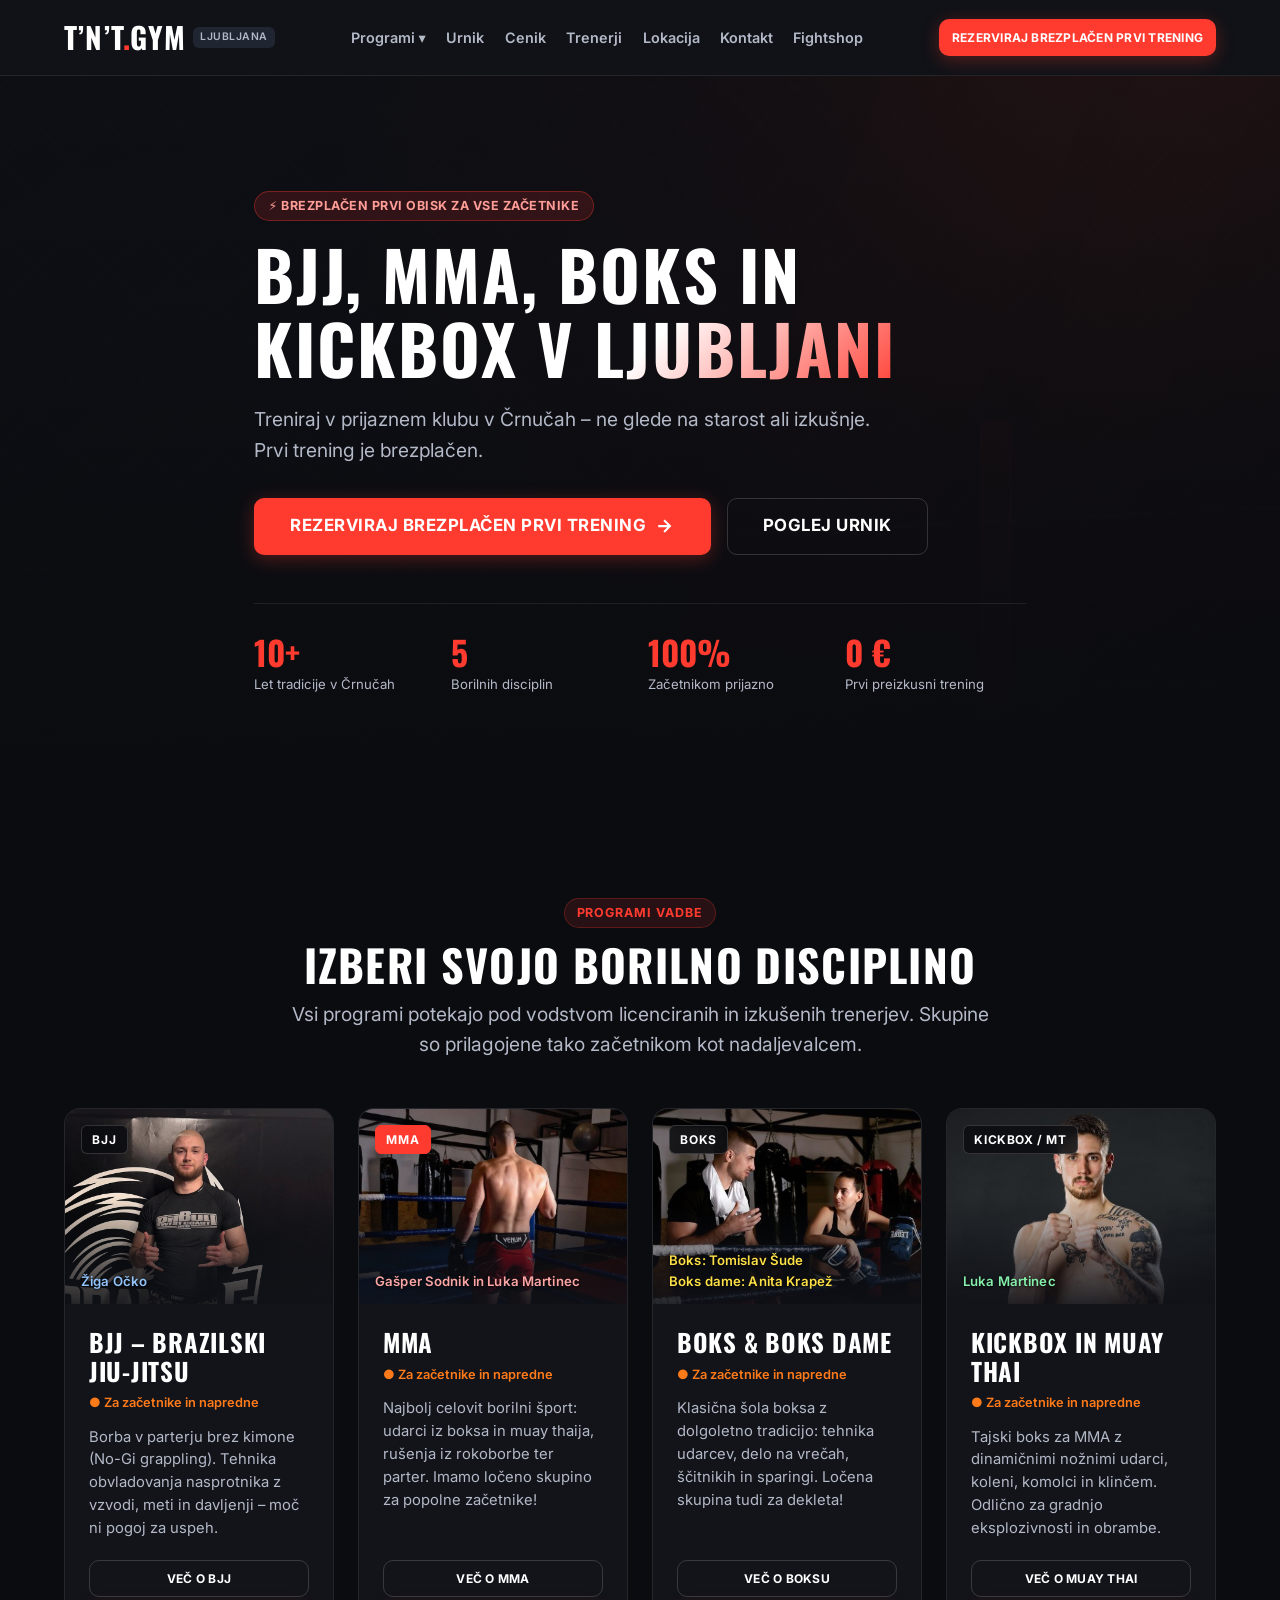
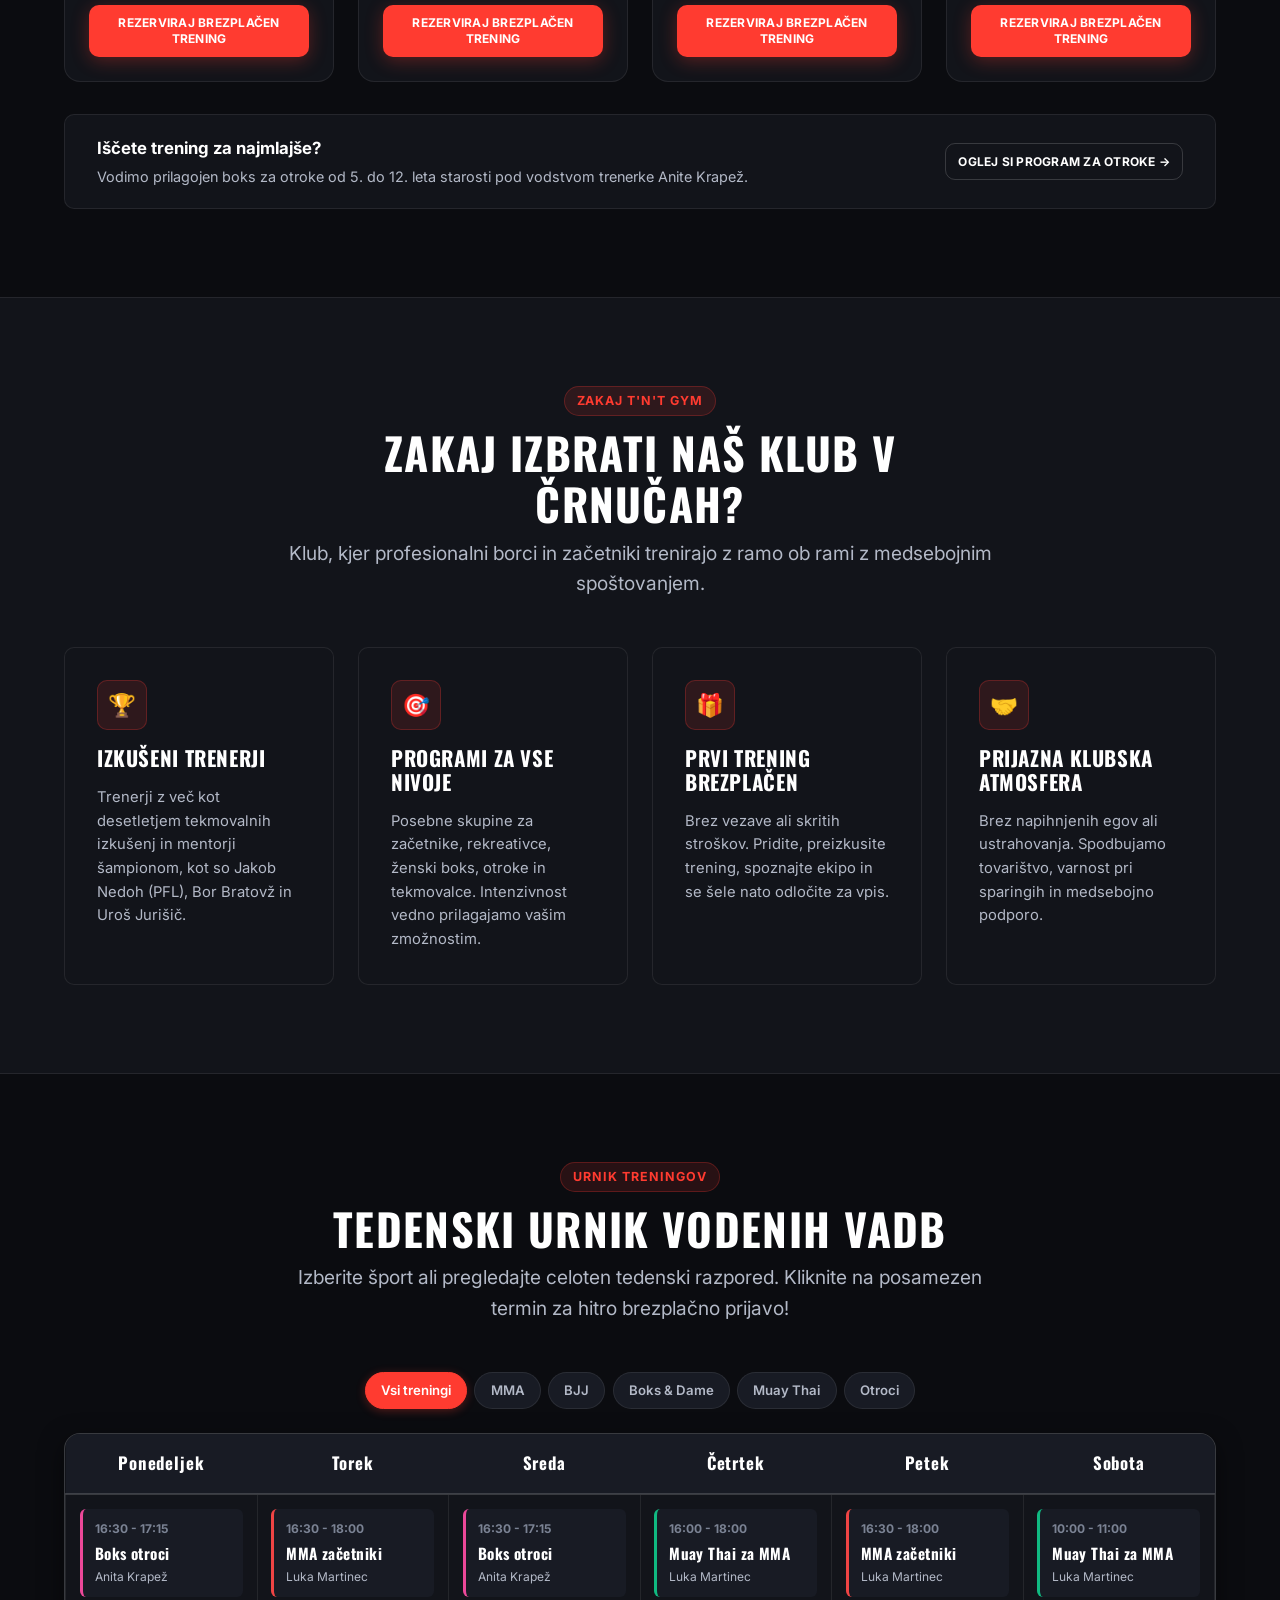
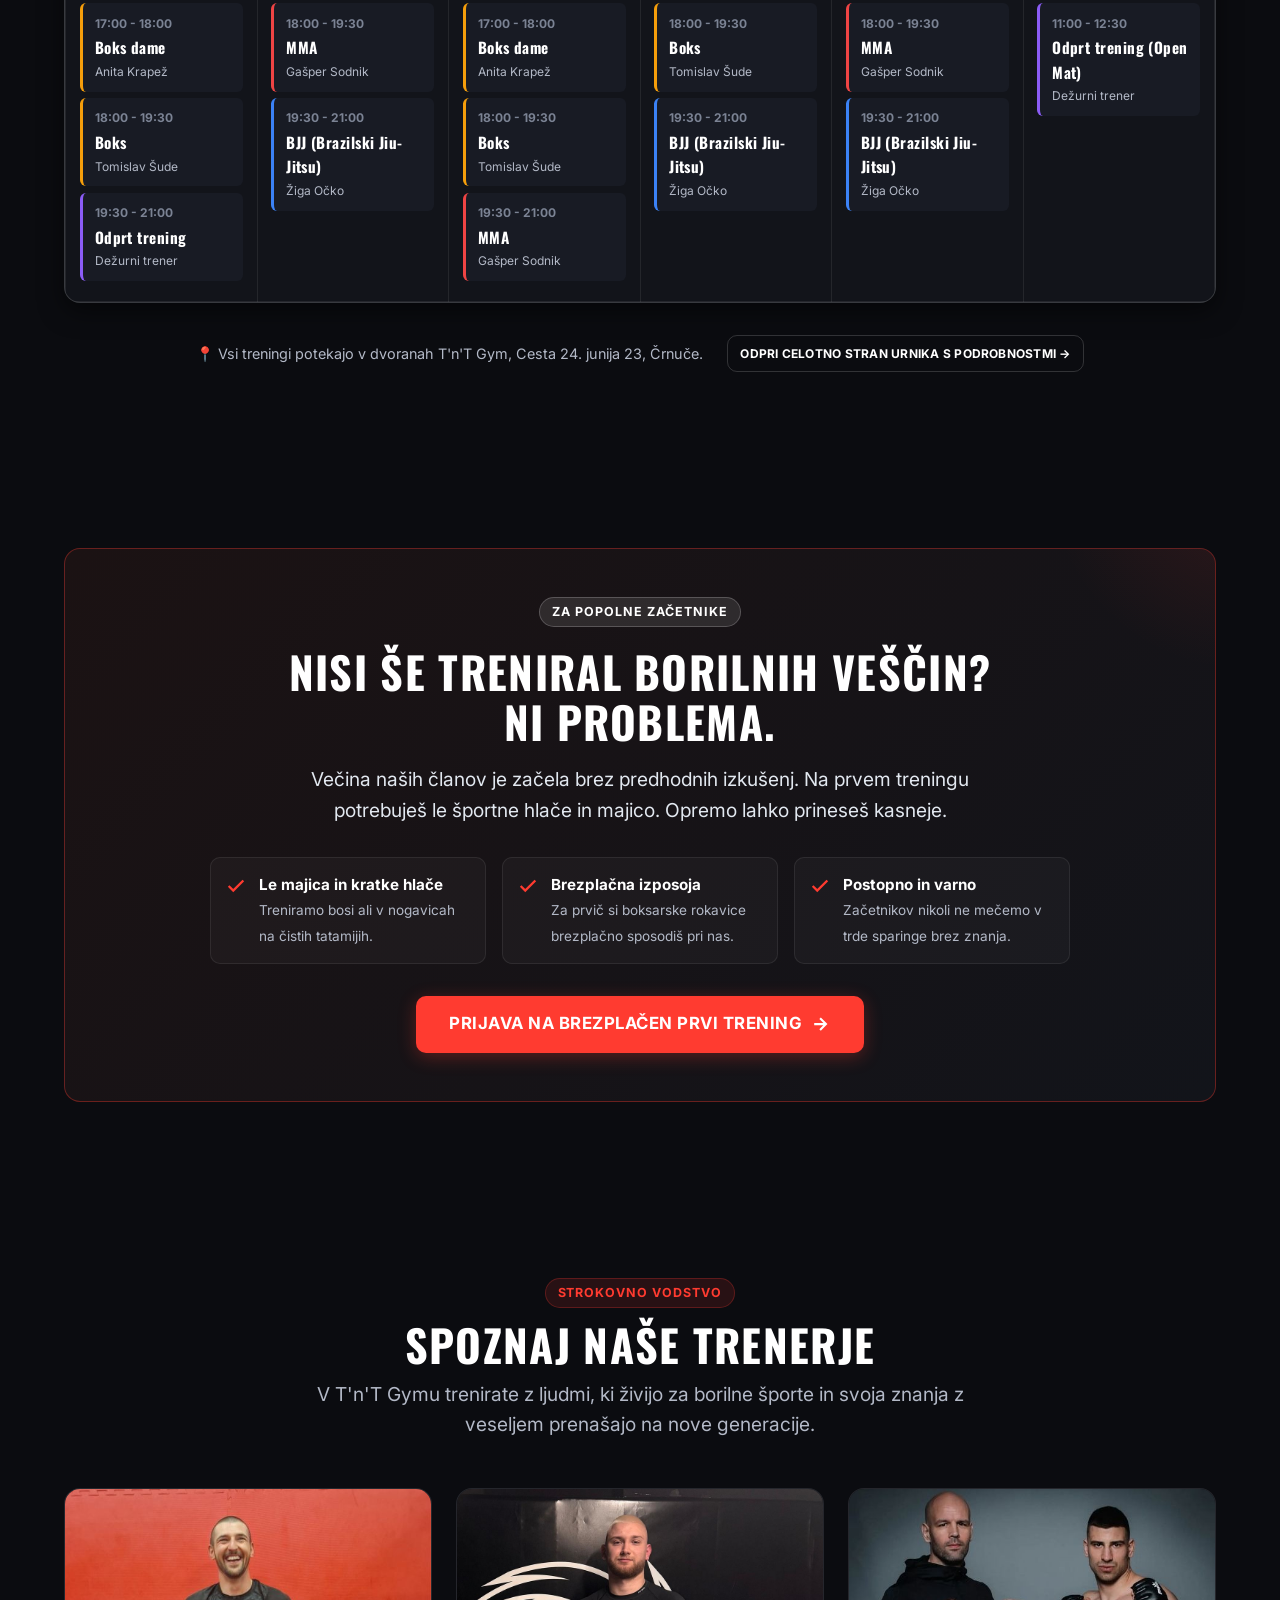
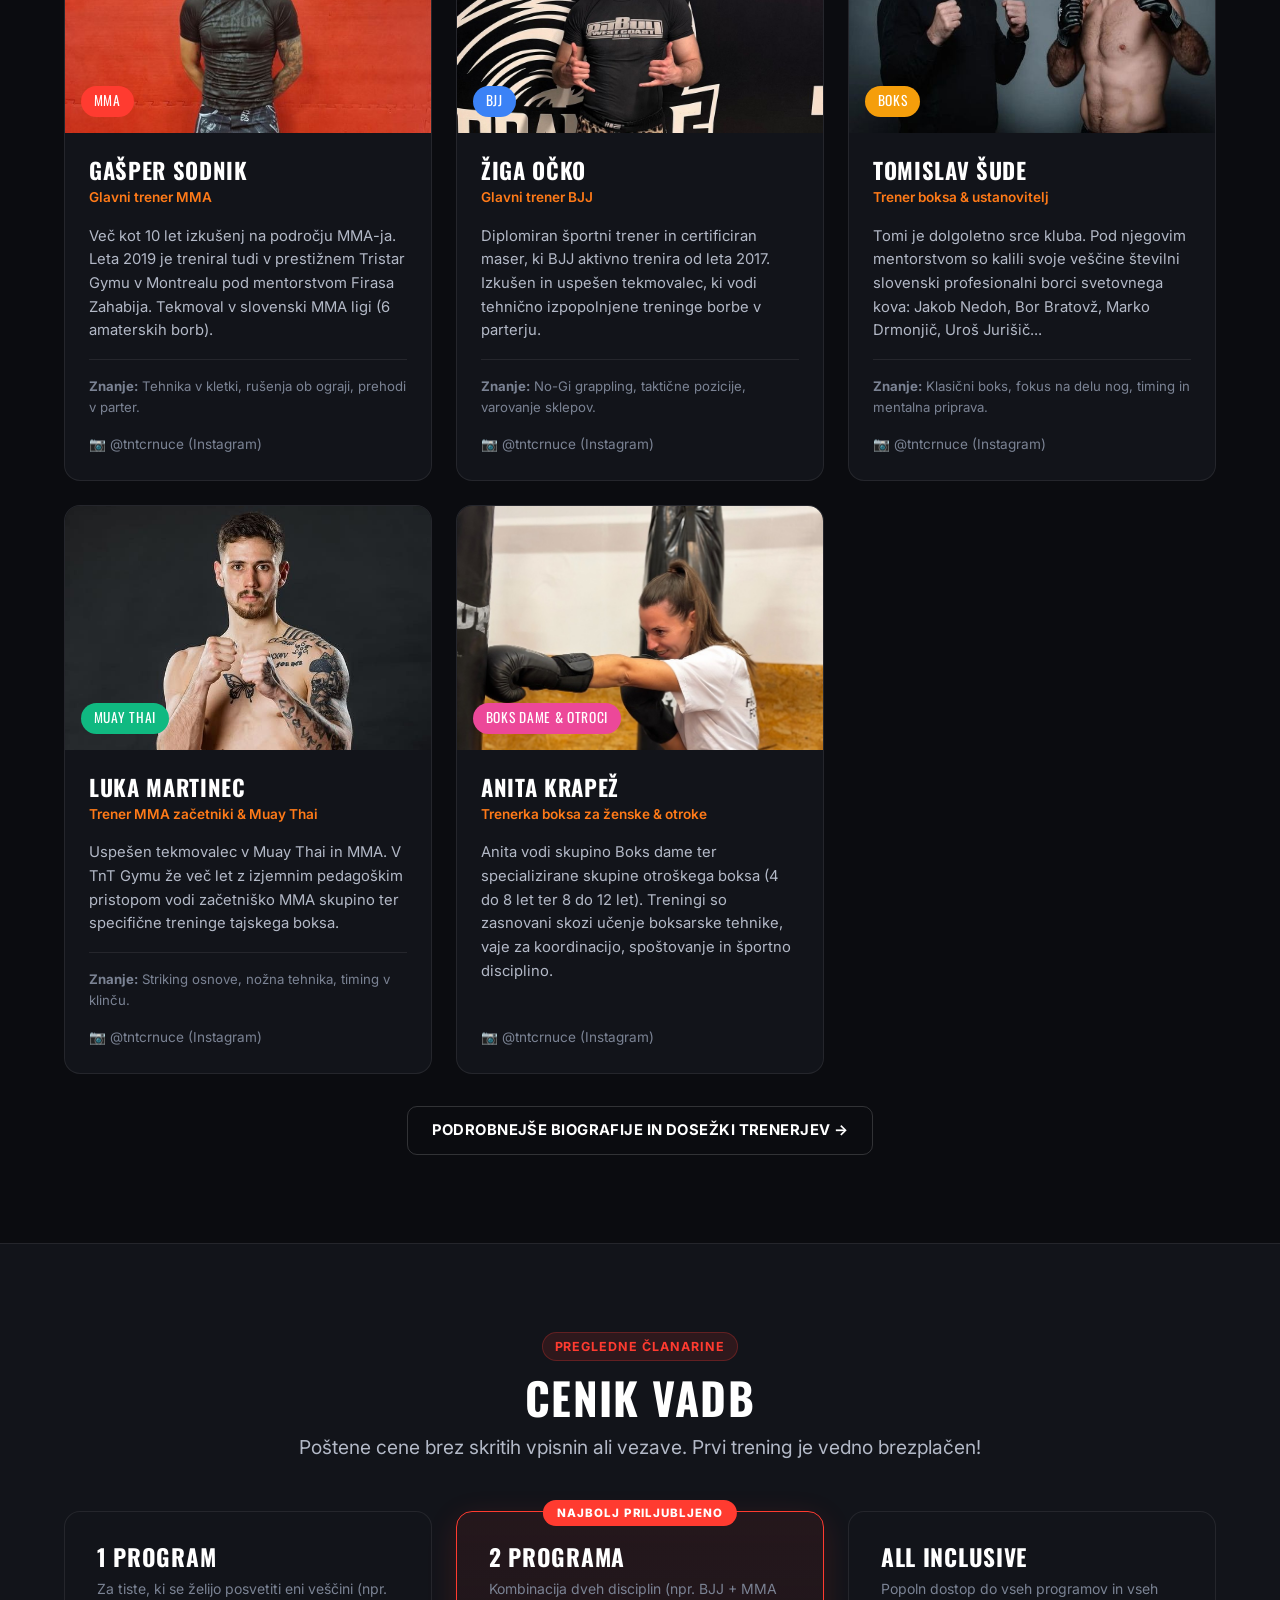
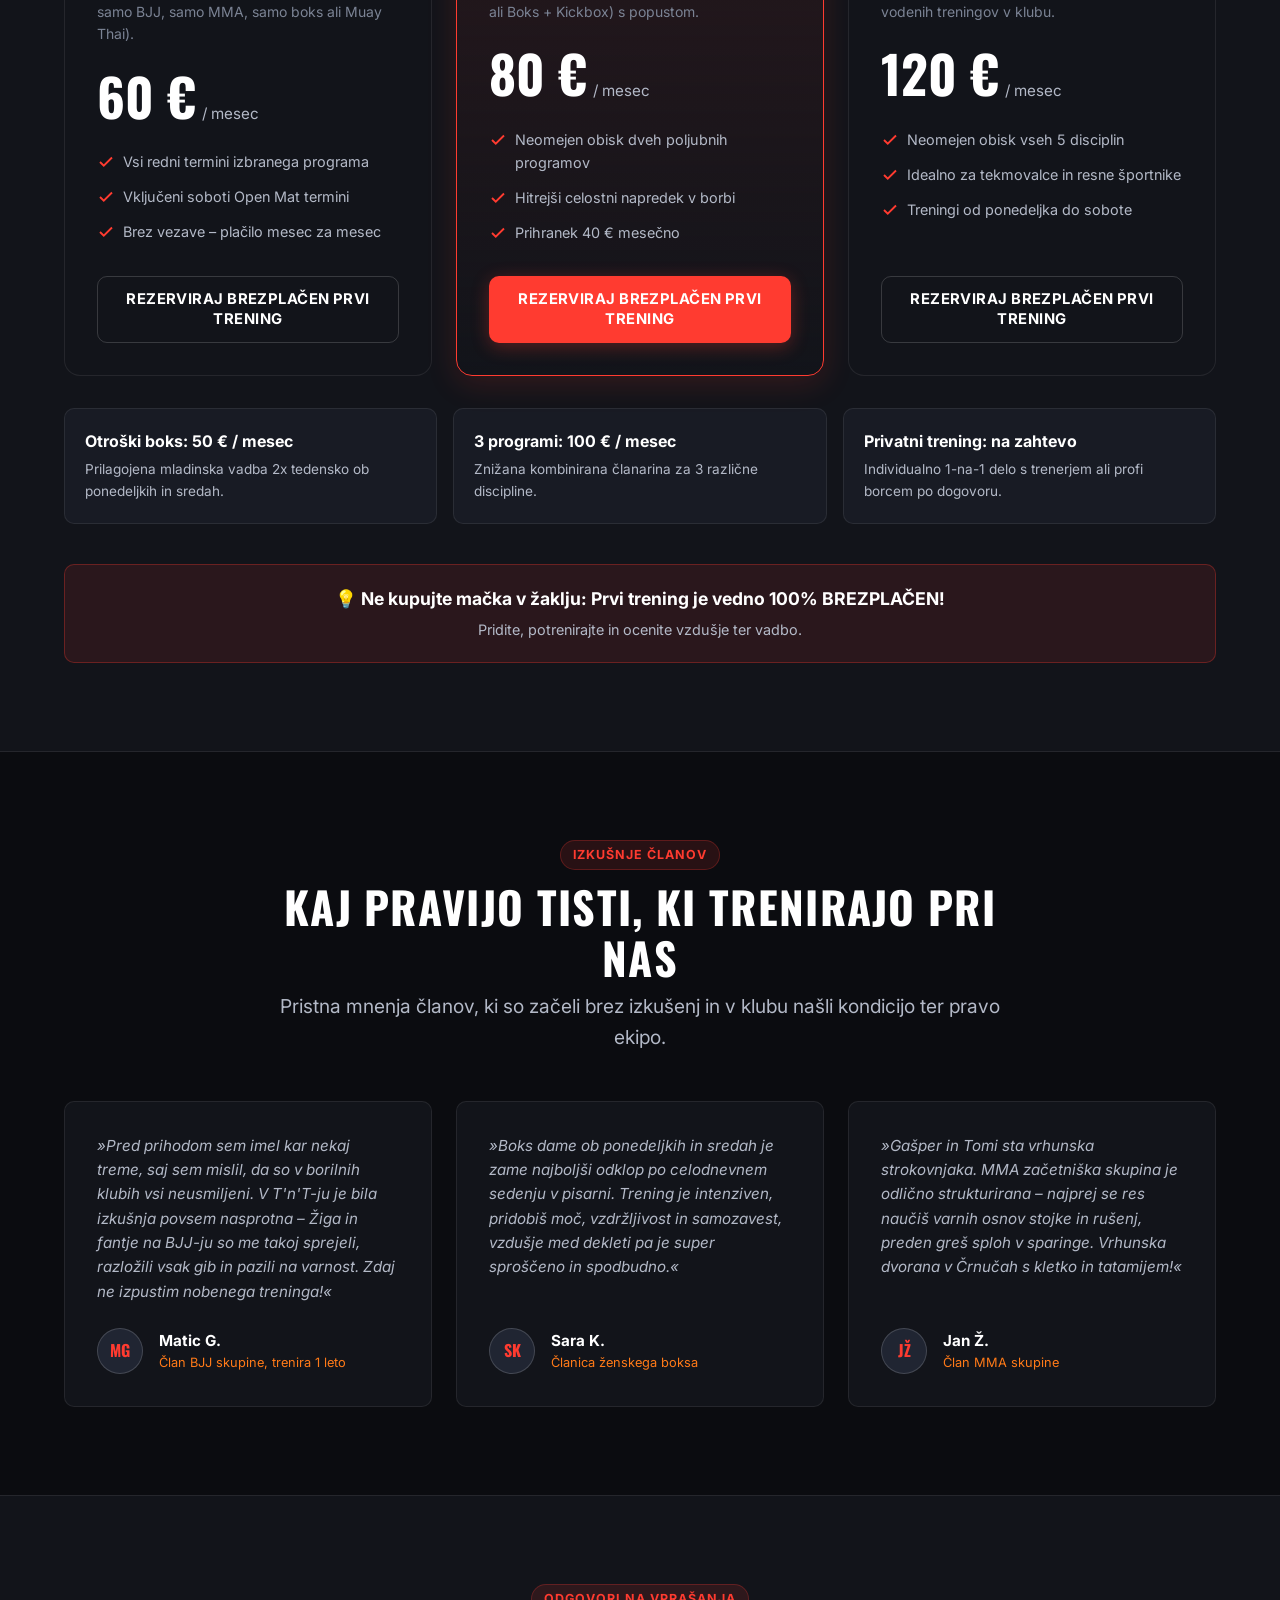
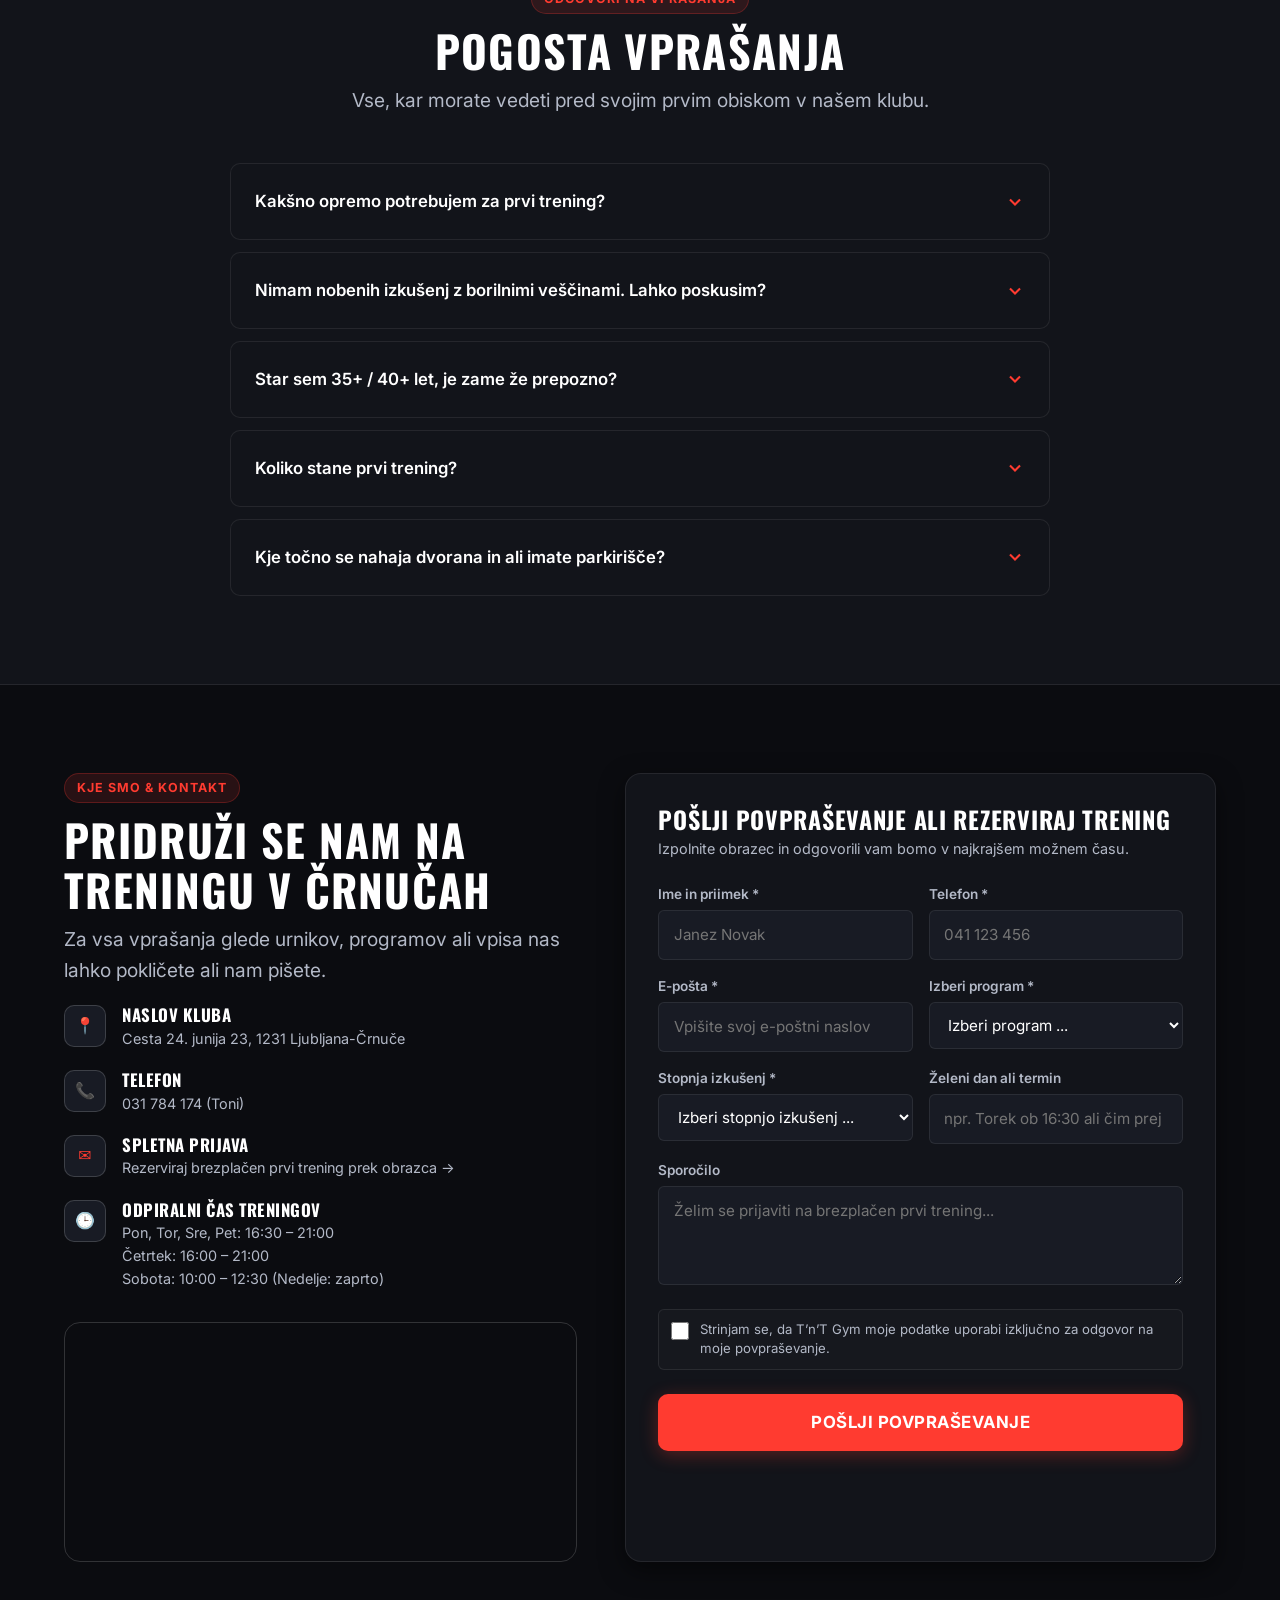
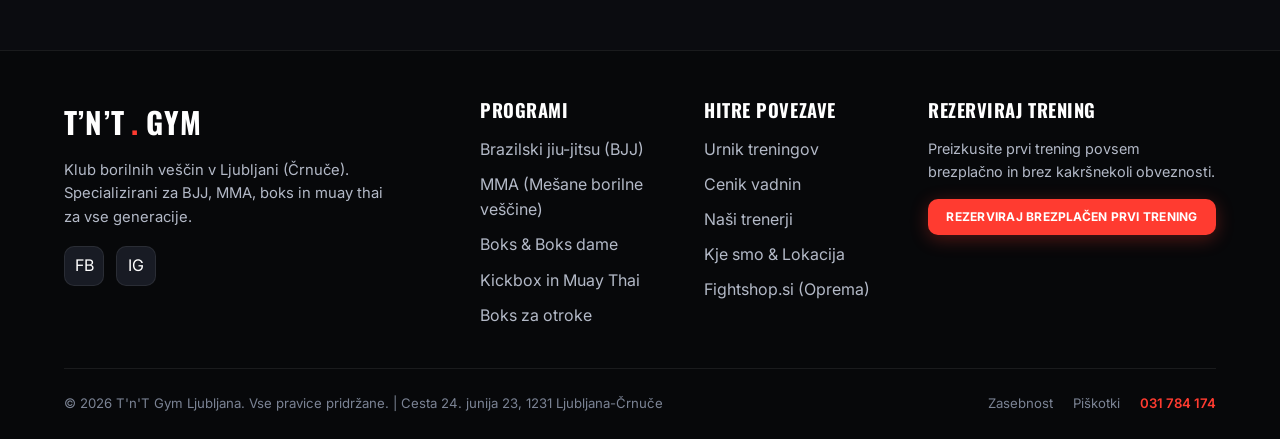
==== commit 30053543: "Correct trainer assignments for boxing programs" ====
--- a/index.html
+++ b/index.html
@@ -288,7 +288,8 @@
             <span class="program-badge">BOKS</span>
             <img src="assets/images/jakob-coach.jpg" alt="Boksarski trening s trenerjem v T'n'T Gym Ljubljana" loading="lazy" style="object-position: center 25%;">
             <div class="program-header-content">
-              <div class="program-header-trainer">Tomislav Šude</div>
+              <div class="program-header-trainer">Boks: Tomislav Šude</div>
+              <div class="program-header-trainer">Boks dame: Anita Krapež</div>
             </div>
           </div>
           <div class="program-card-body">
@@ -586,14 +587,14 @@
         <!-- Coach 5: Anita Krapež -->
         <article class="coach-card">
           <div class="coach-photo-wrap">
-            <span class="coach-discipline-tag" style="background: #ec4899;">OTROCI</span>
-            <img src="assets/images/anita-krapez-trening.jpg" alt="Anita Krapež, trenerka boksa za otroke" loading="lazy" style="object-position: center 30%;">
+            <span class="coach-discipline-tag" style="background: #ec4899;">BOKS DAME &amp; OTROCI</span>
+            <img src="assets/images/anita-krapez-trening.jpg" alt="Anita Krapež, trenerka boksa za ženske in otroke" loading="lazy" style="object-position: center 30%;">
           </div>
           <div class="coach-body">
             <h3 class="coach-name">Anita Krapež</h3>
-            <span class="coach-role">Trenerka boksa za otroke</span>
+            <span class="coach-role">Trenerka boksa za ženske &amp; otroke</span>
             <p class="coach-bio">
-              Anita vodi specializirane skupine otroškega boksa (4 do 8 let ter 8 do 12 let). Treningi so zasnovani skozi igro, vaje za koordinacijo, spoštovanje in športno disciplino.
+              Anita vodi skupino Boks dame ter specializirane skupine otroškega boksa (4 do 8 let ter 8 do 12 let). Treningi so zasnovani skozi učenje boksarske tehnike, vaje za koordinacijo, spoštovanje in športno disciplino.
             </p>
             <a href="https://www.instagram.com/tntcrnuce/" target="_blank" rel="noopener" class="coach-social">
               📷 @tntcrnuce (Instagram)
--- a/css/style.css
+++ b/css/style.css
@@ -809,10 +809,11 @@
   bottom: 0;
   left: 0;
   right: 0;
-  padding: 0.85rem 1rem;
+  padding: 0.75rem 1rem 0.8rem 1rem;
   z-index: 2;
   display: flex;
   flex-direction: column;
+  gap: 0.2rem;
   pointer-events: none;
 }
 
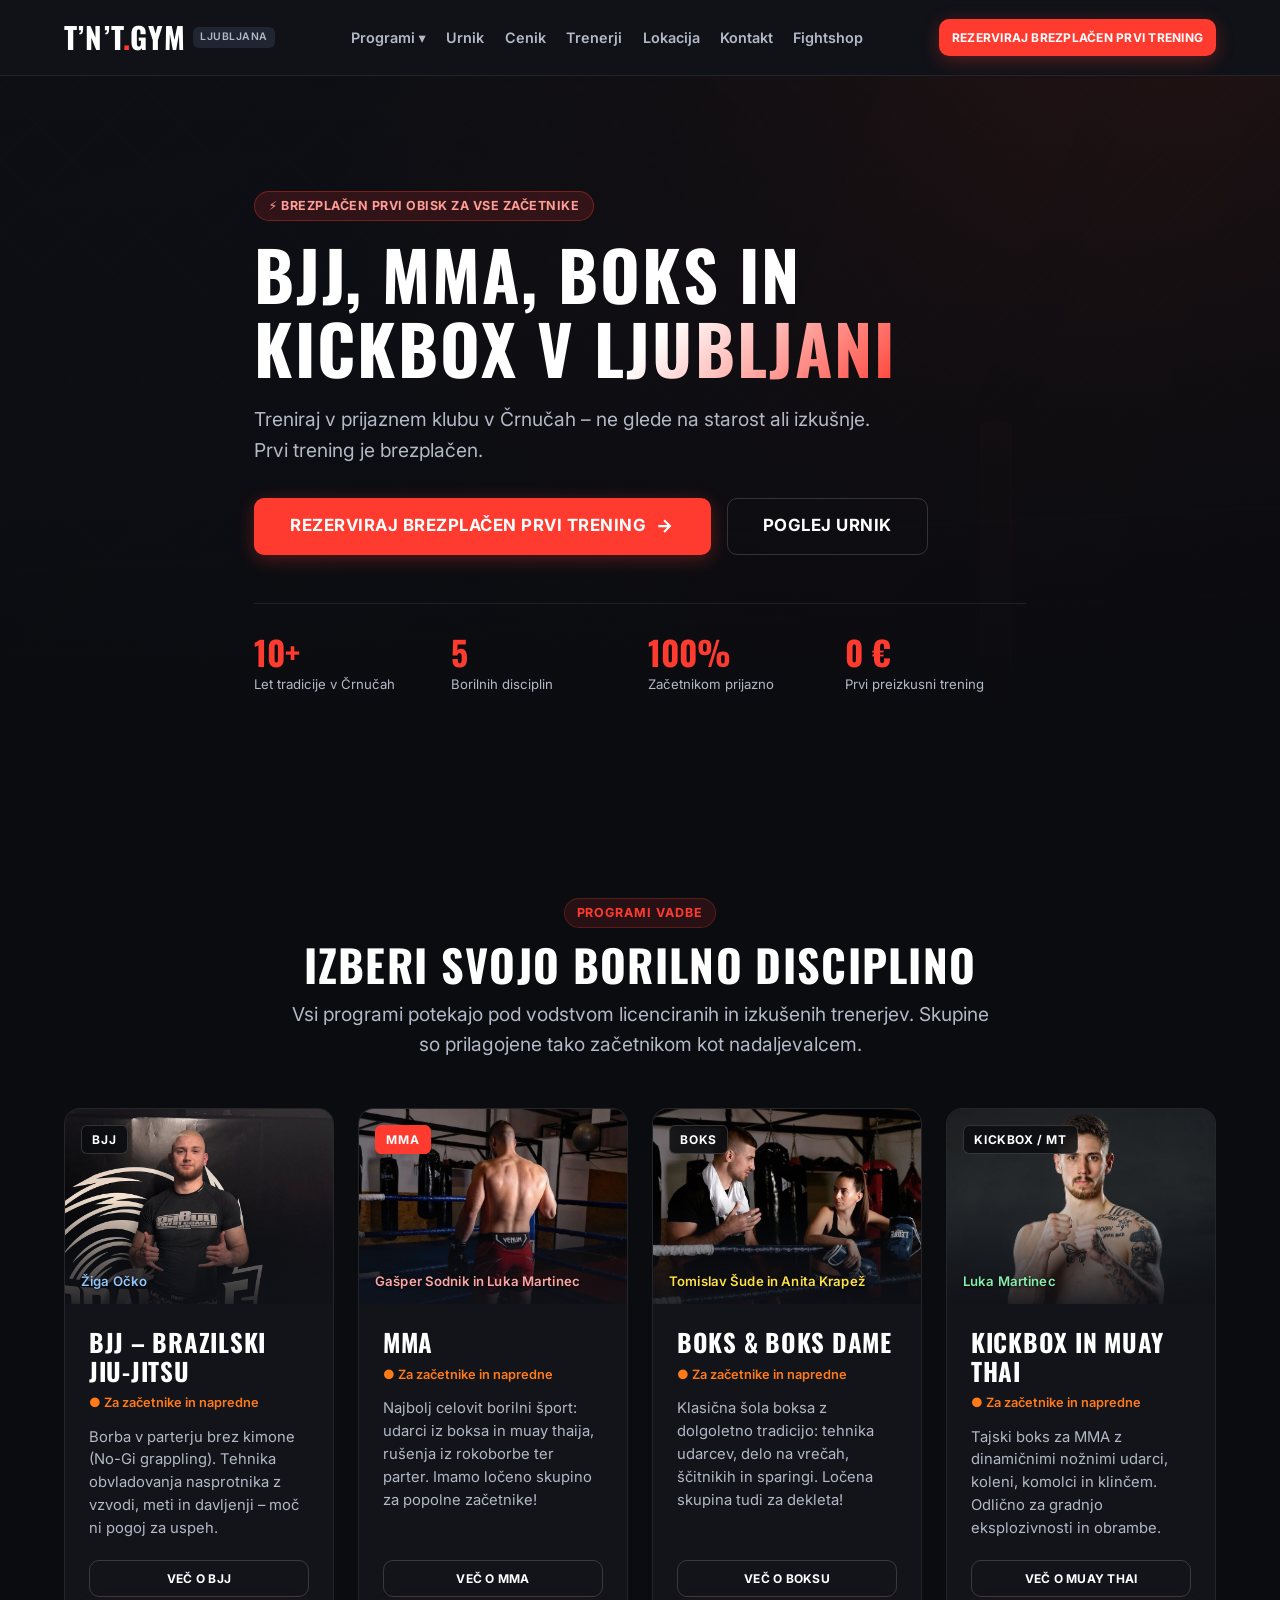
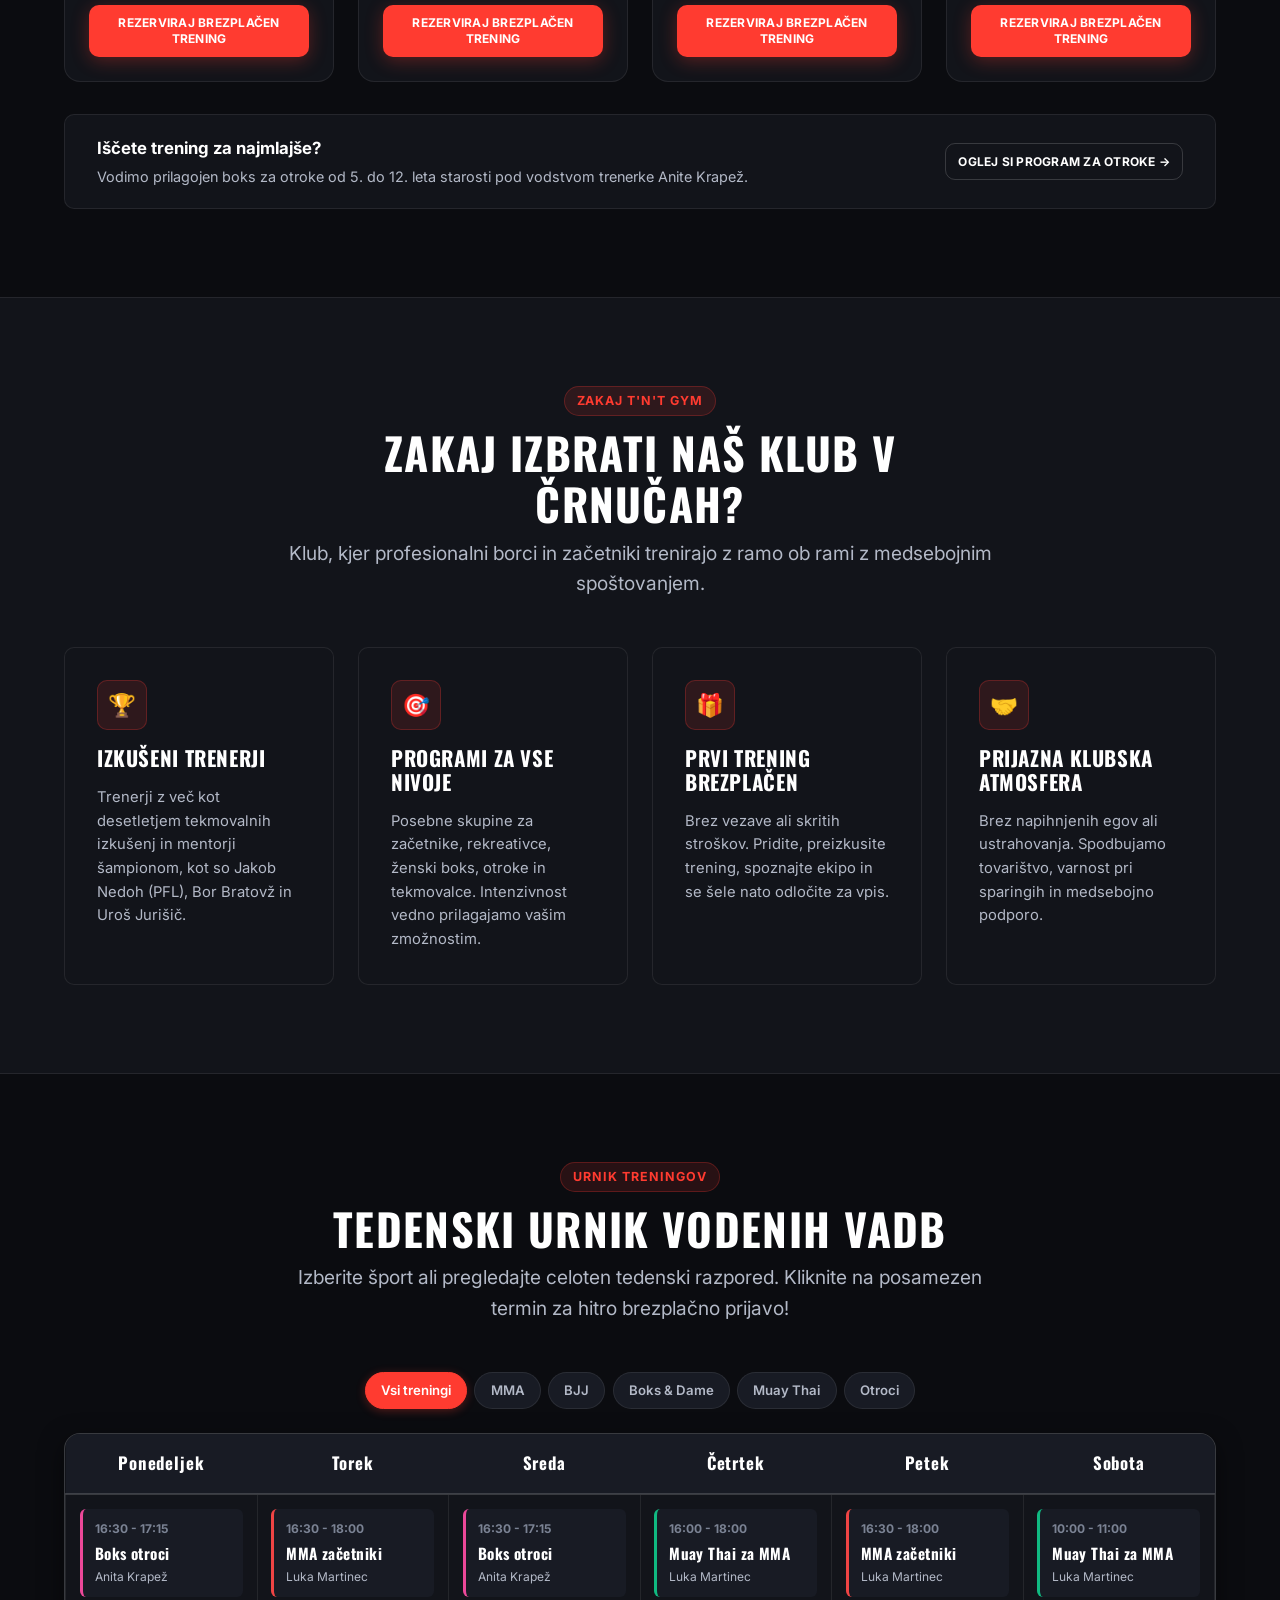
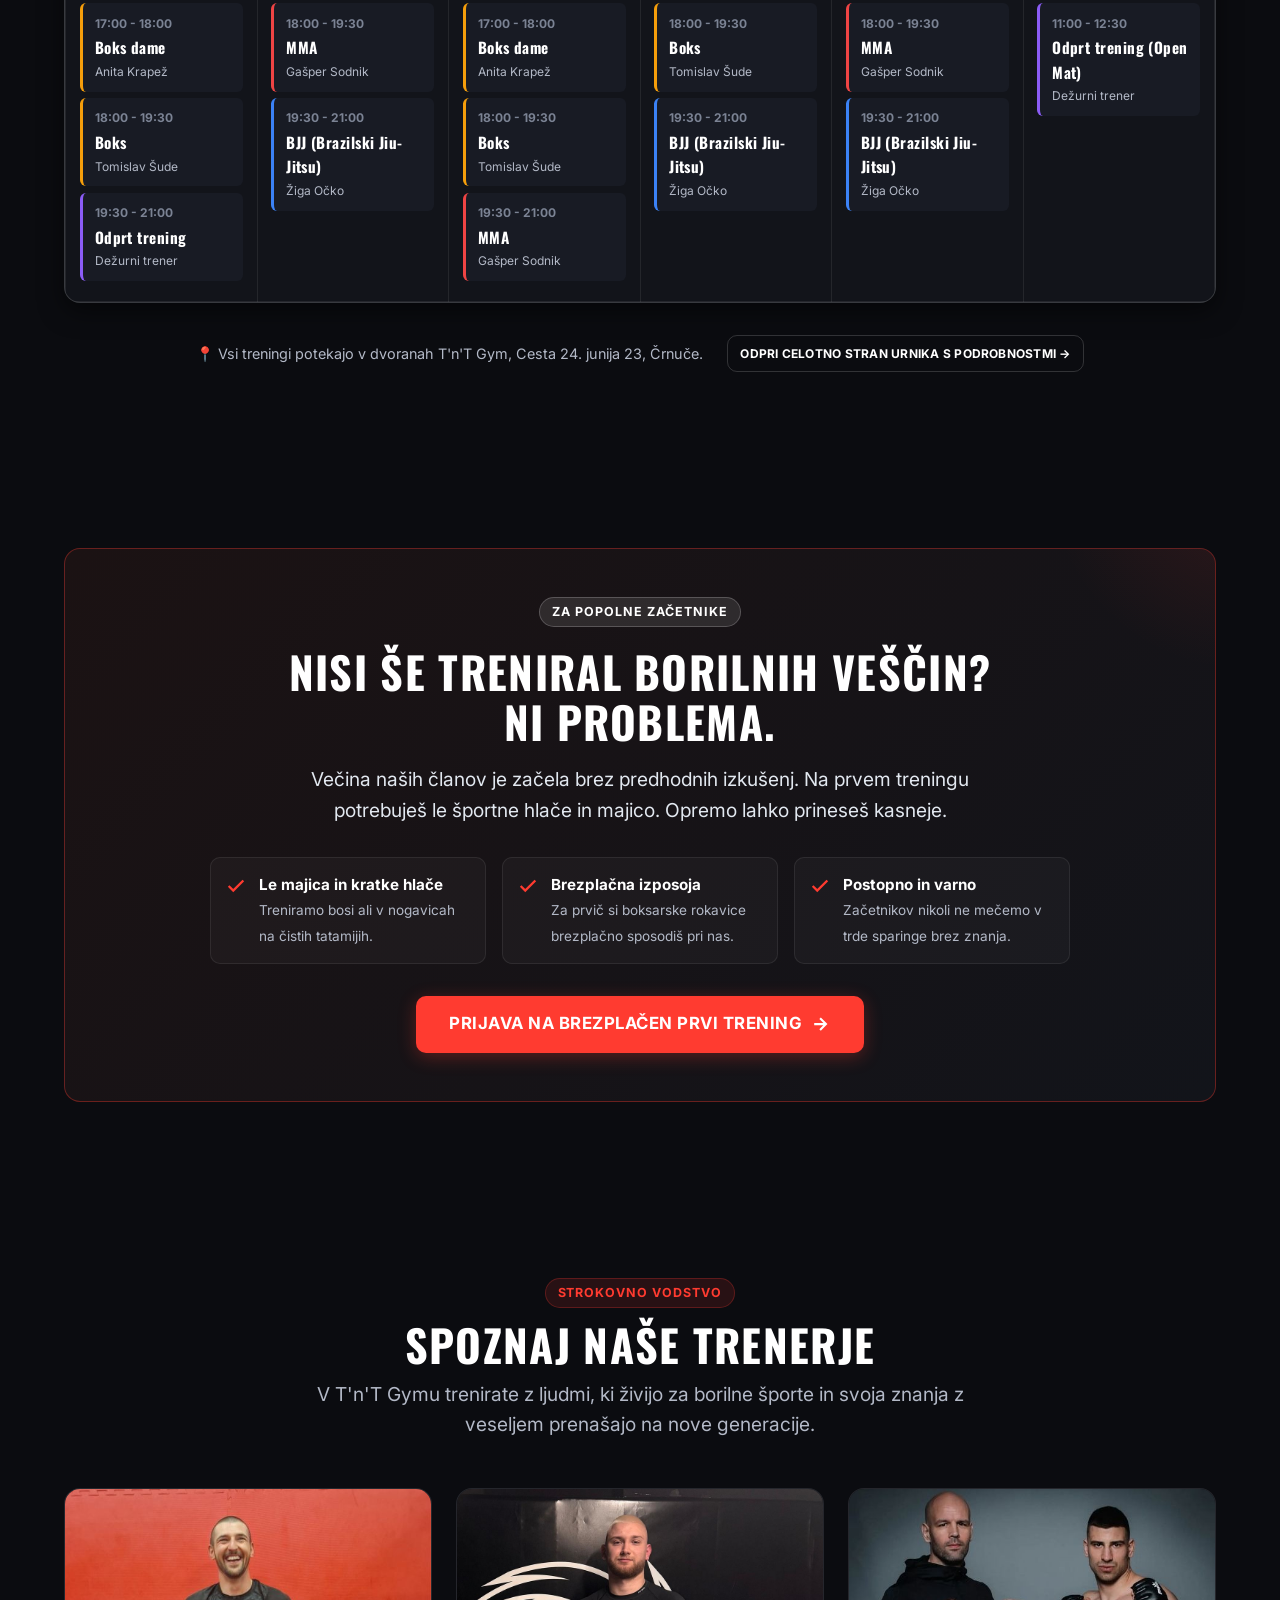
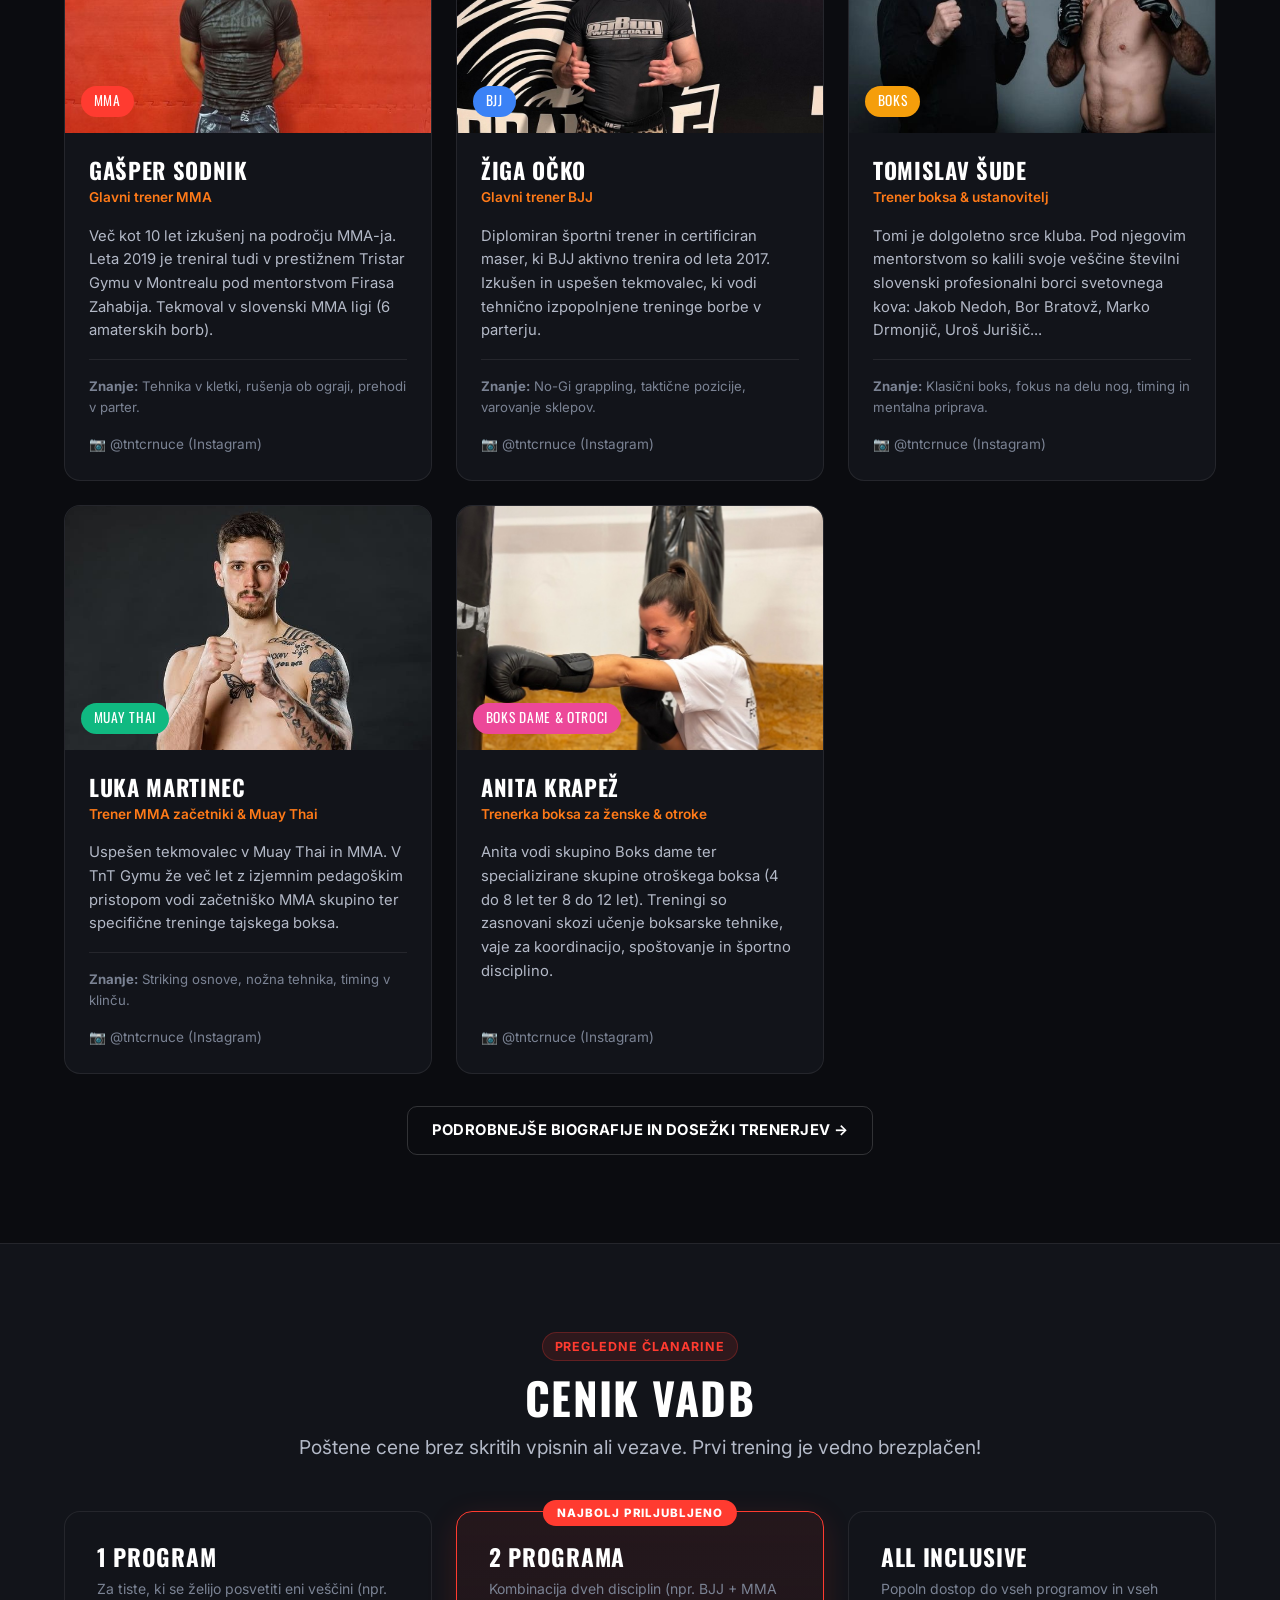
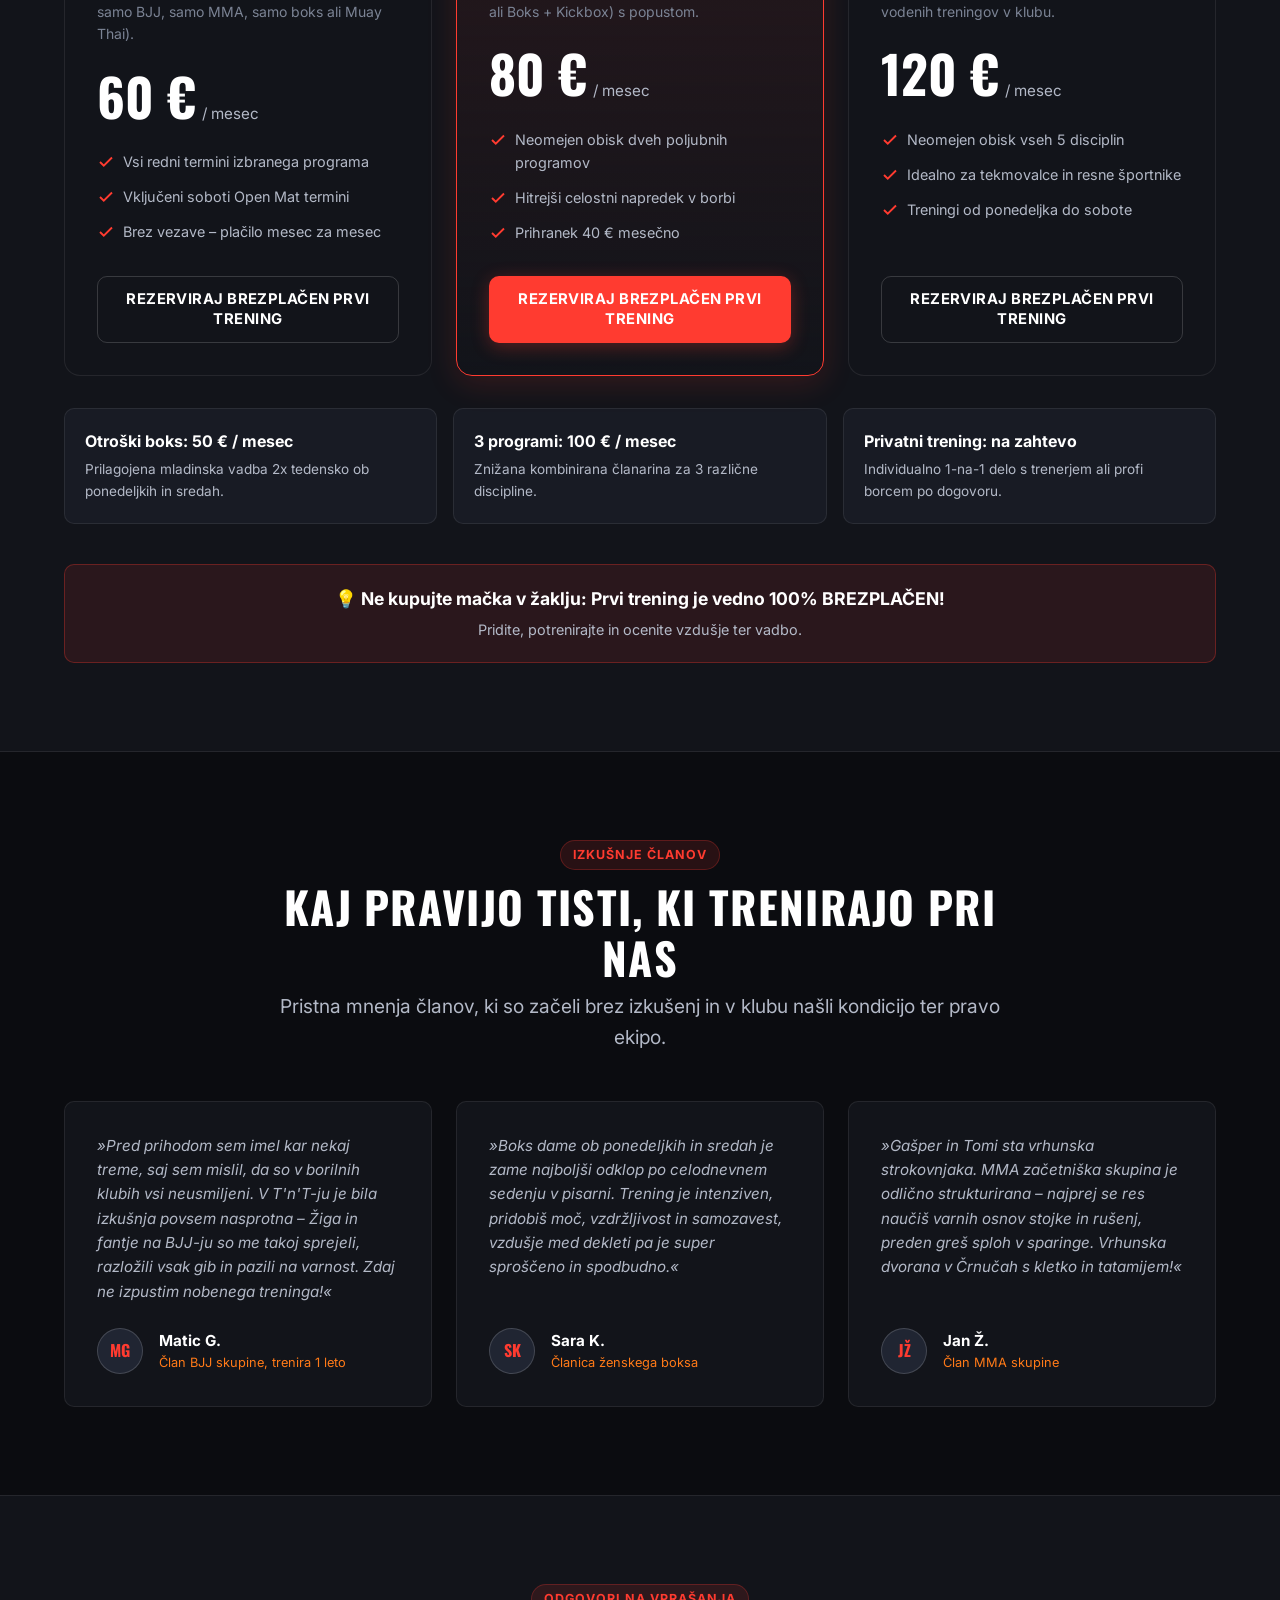
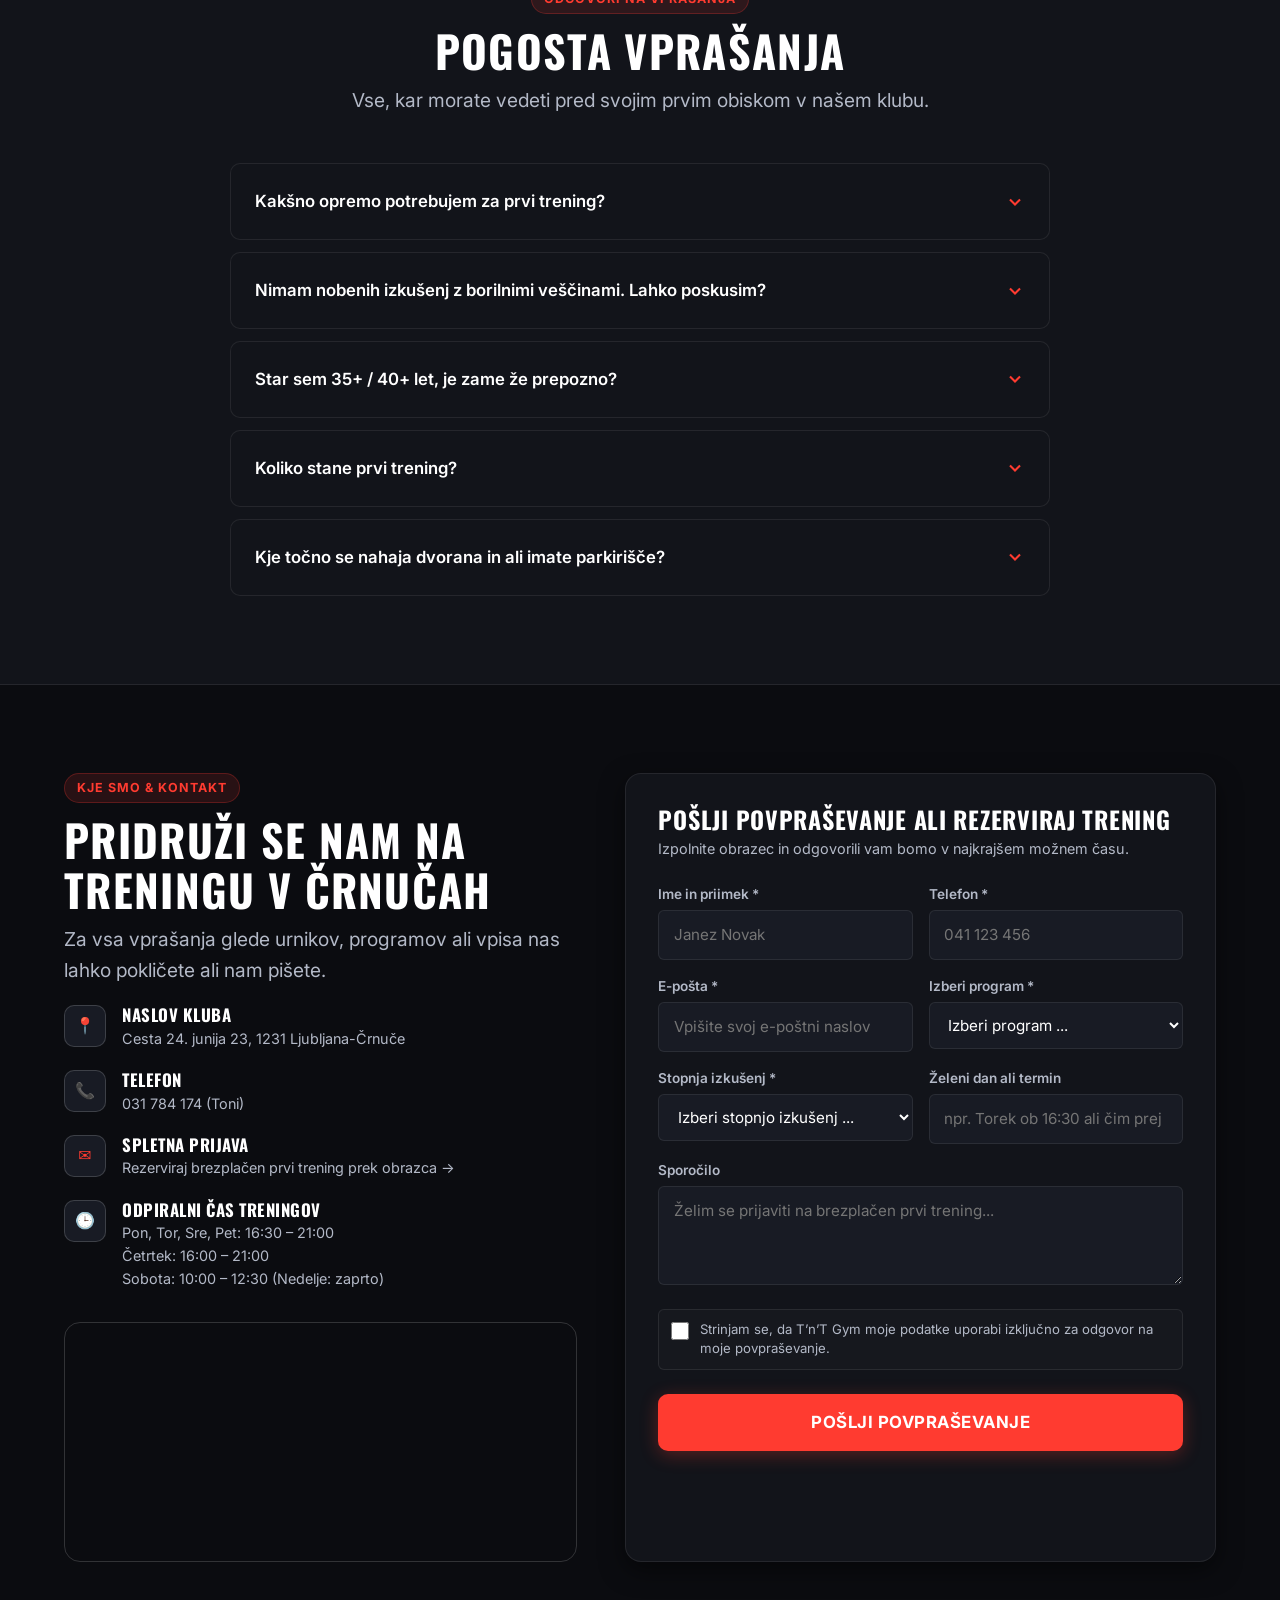
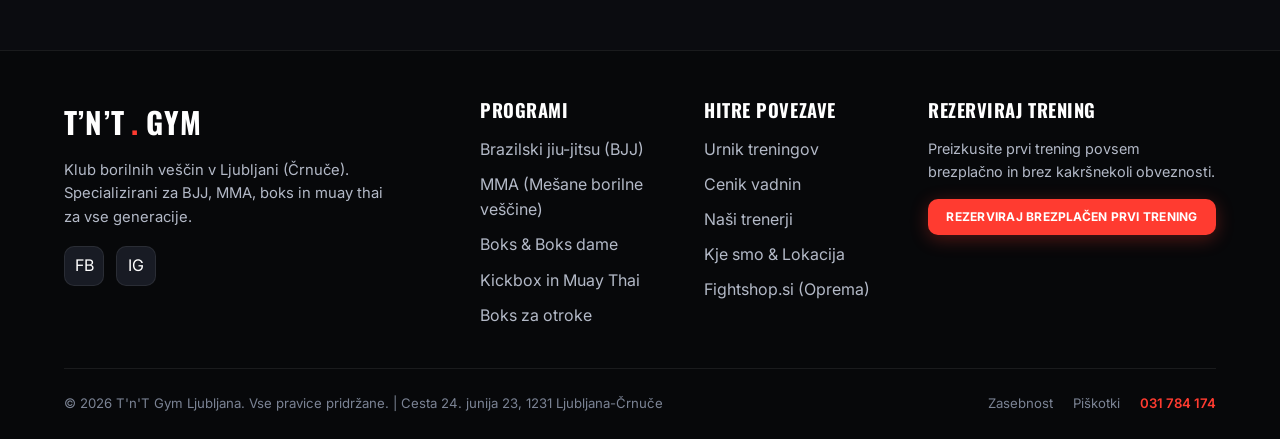
==== commit 8ec729dc: "Perfectionist" ====
--- a/index.html
+++ b/index.html
@@ -288,8 +288,7 @@
             <span class="program-badge">BOKS</span>
             <img src="assets/images/jakob-coach.jpg" alt="Boksarski trening s trenerjem v T'n'T Gym Ljubljana" loading="lazy" style="object-position: center 25%;">
             <div class="program-header-content">
-              <div class="program-header-trainer">Boks: Tomislav Šude</div>
-              <div class="program-header-trainer">Boks dame: Anita Krapež</div>
+              <div class="program-header-trainer">Tomislav Šude in Anita Krapež</div>
             </div>
           </div>
           <div class="program-card-body">
--- a/css/style.css
+++ b/css/style.css
@@ -822,11 +822,11 @@
   font-weight: 600;
   line-height: 1.35;
   margin: 0;
-  display: inline-flex;
-  align-items: center;
-  gap: 0.35rem;
+  display: block;
   text-shadow: 0 1px 3px rgba(0, 0, 0, 0.95);
   letter-spacing: 0.01em;
+  word-wrap: break-word;
+  overflow-wrap: break-word;
 }
 
 .program-card:nth-child(1) .program-header-trainer {
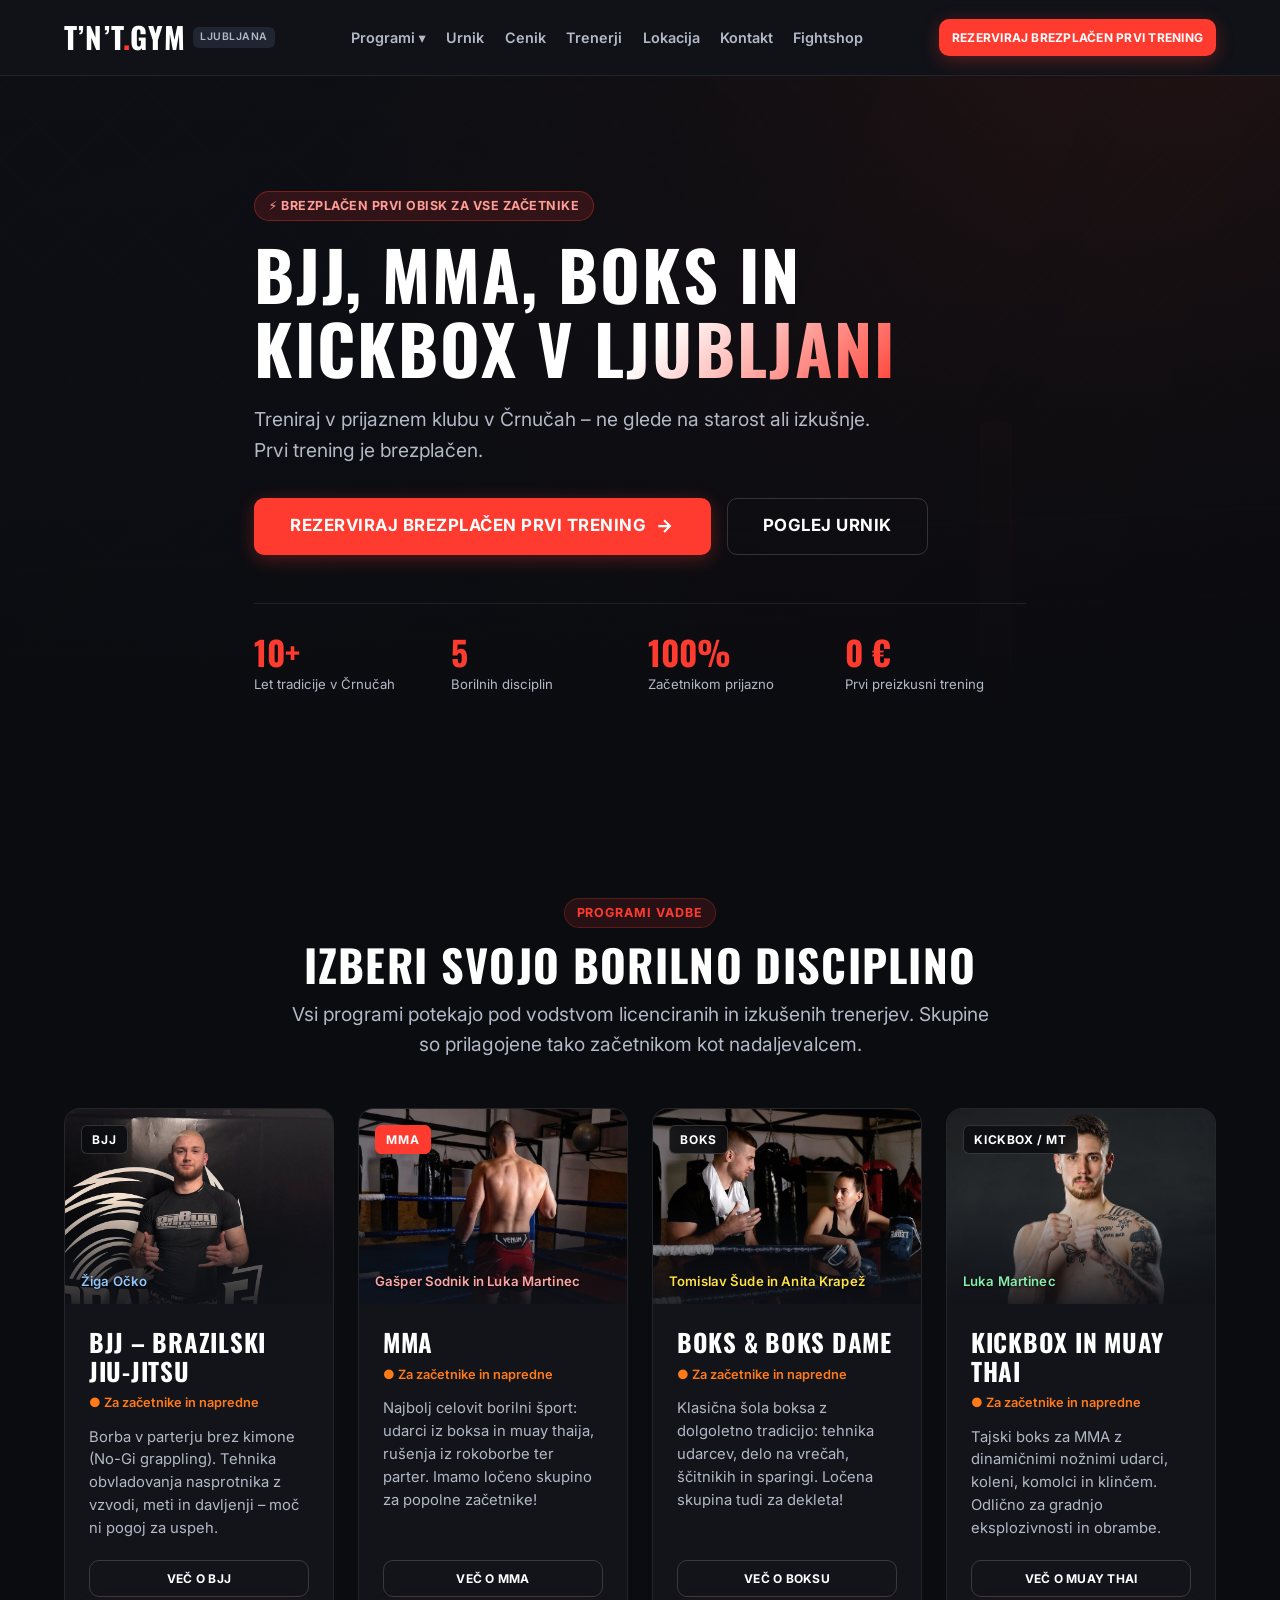
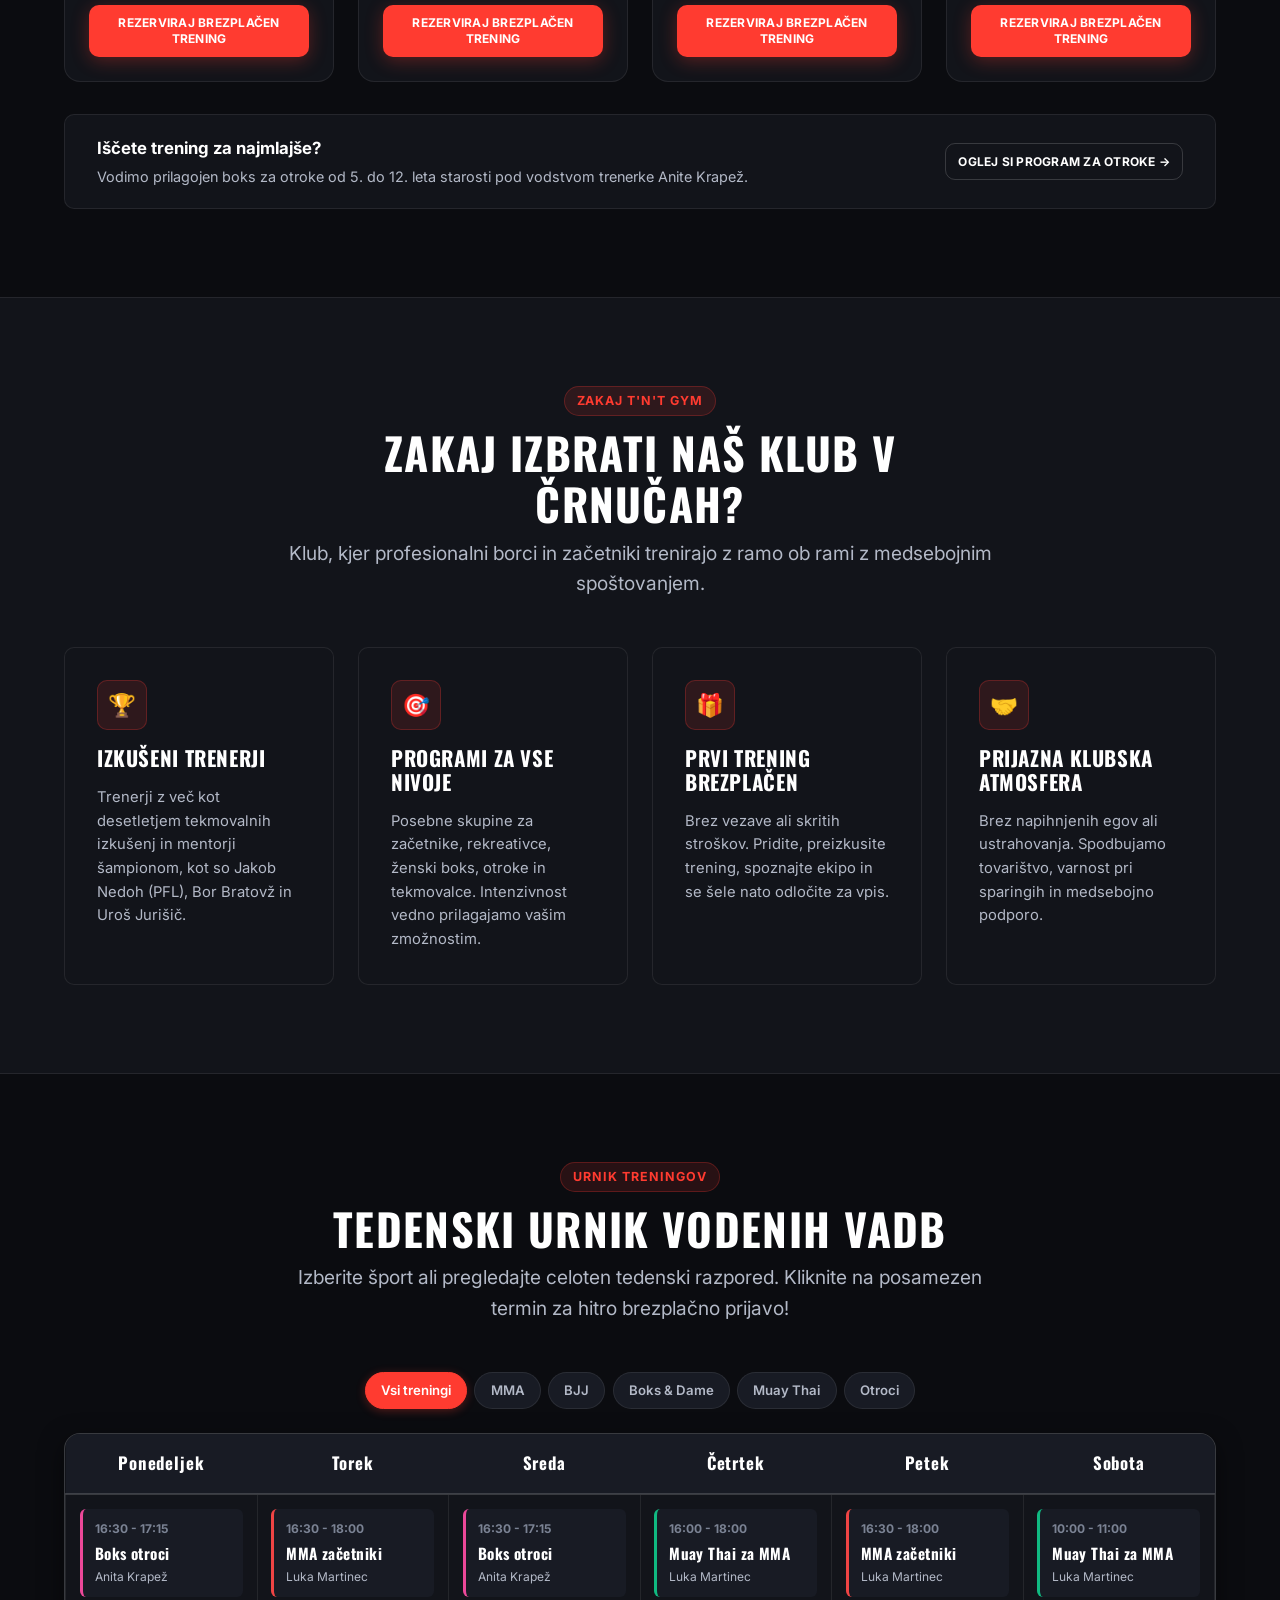
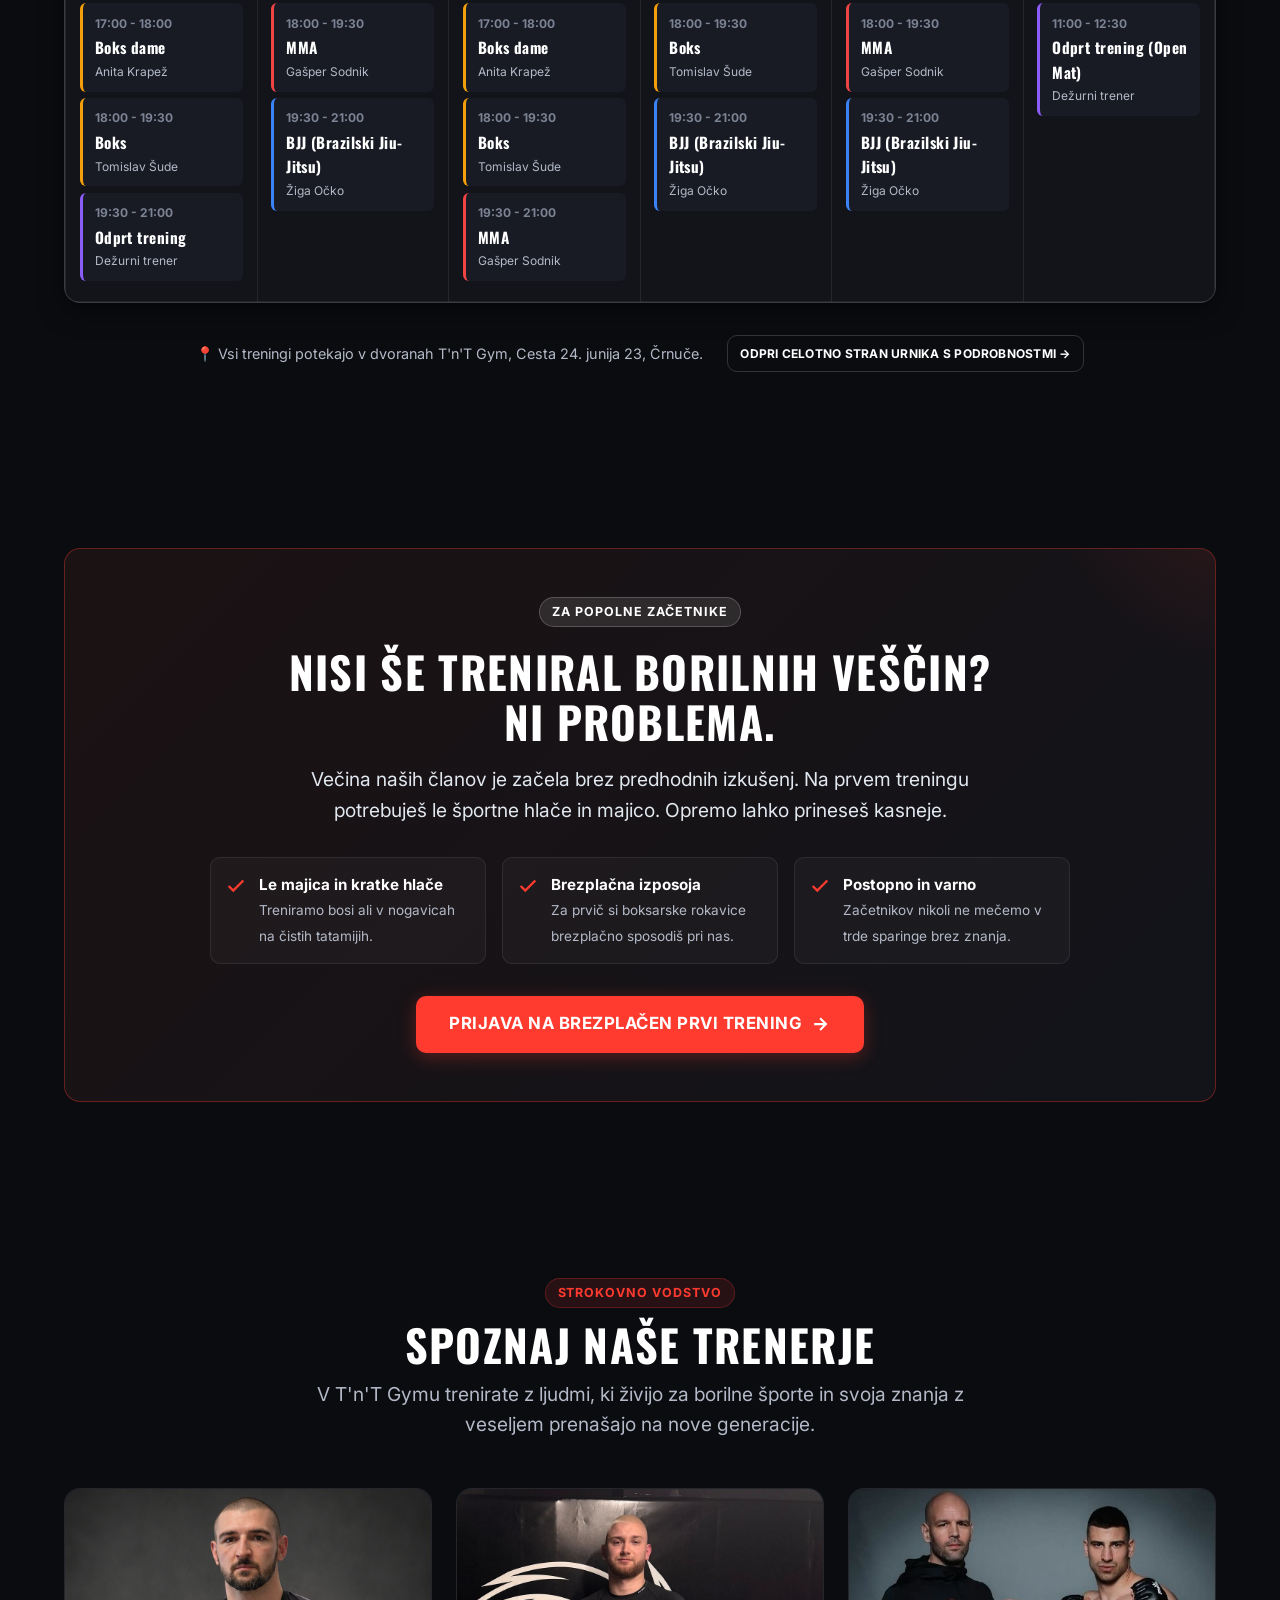
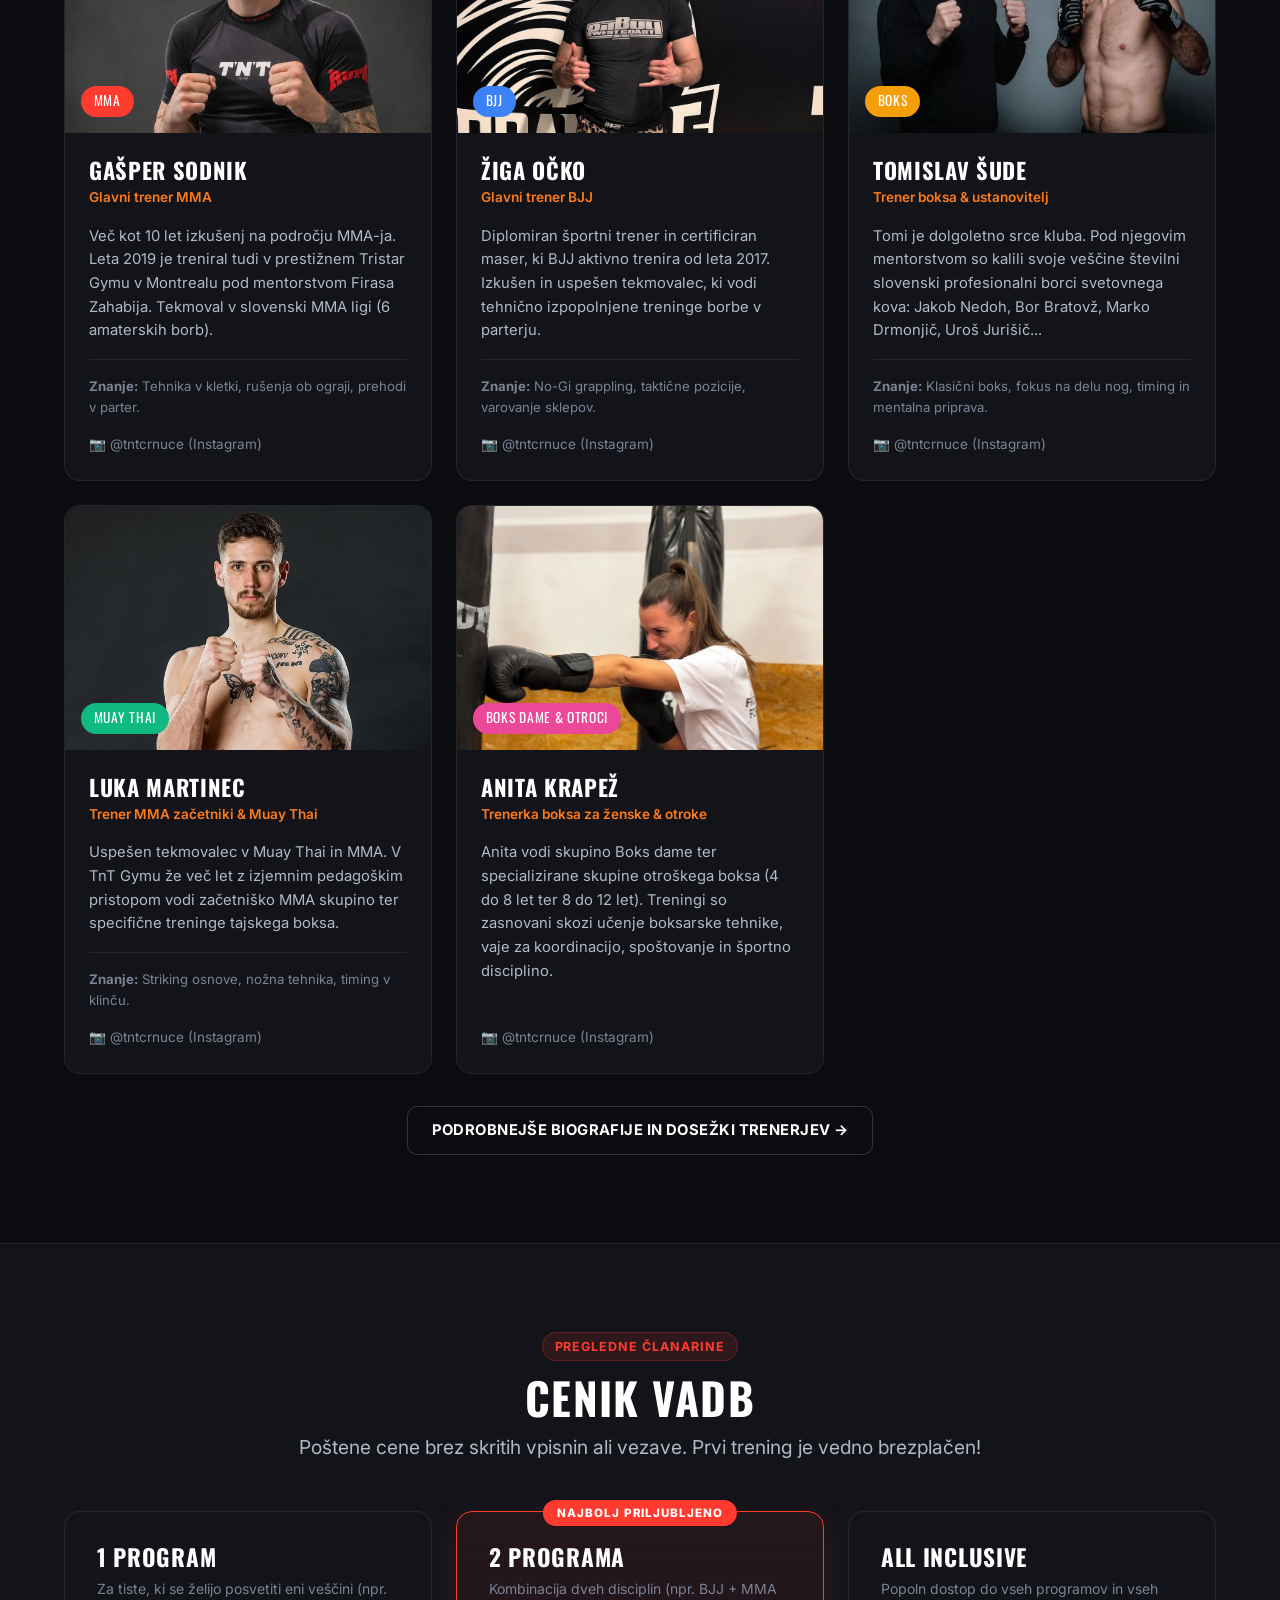
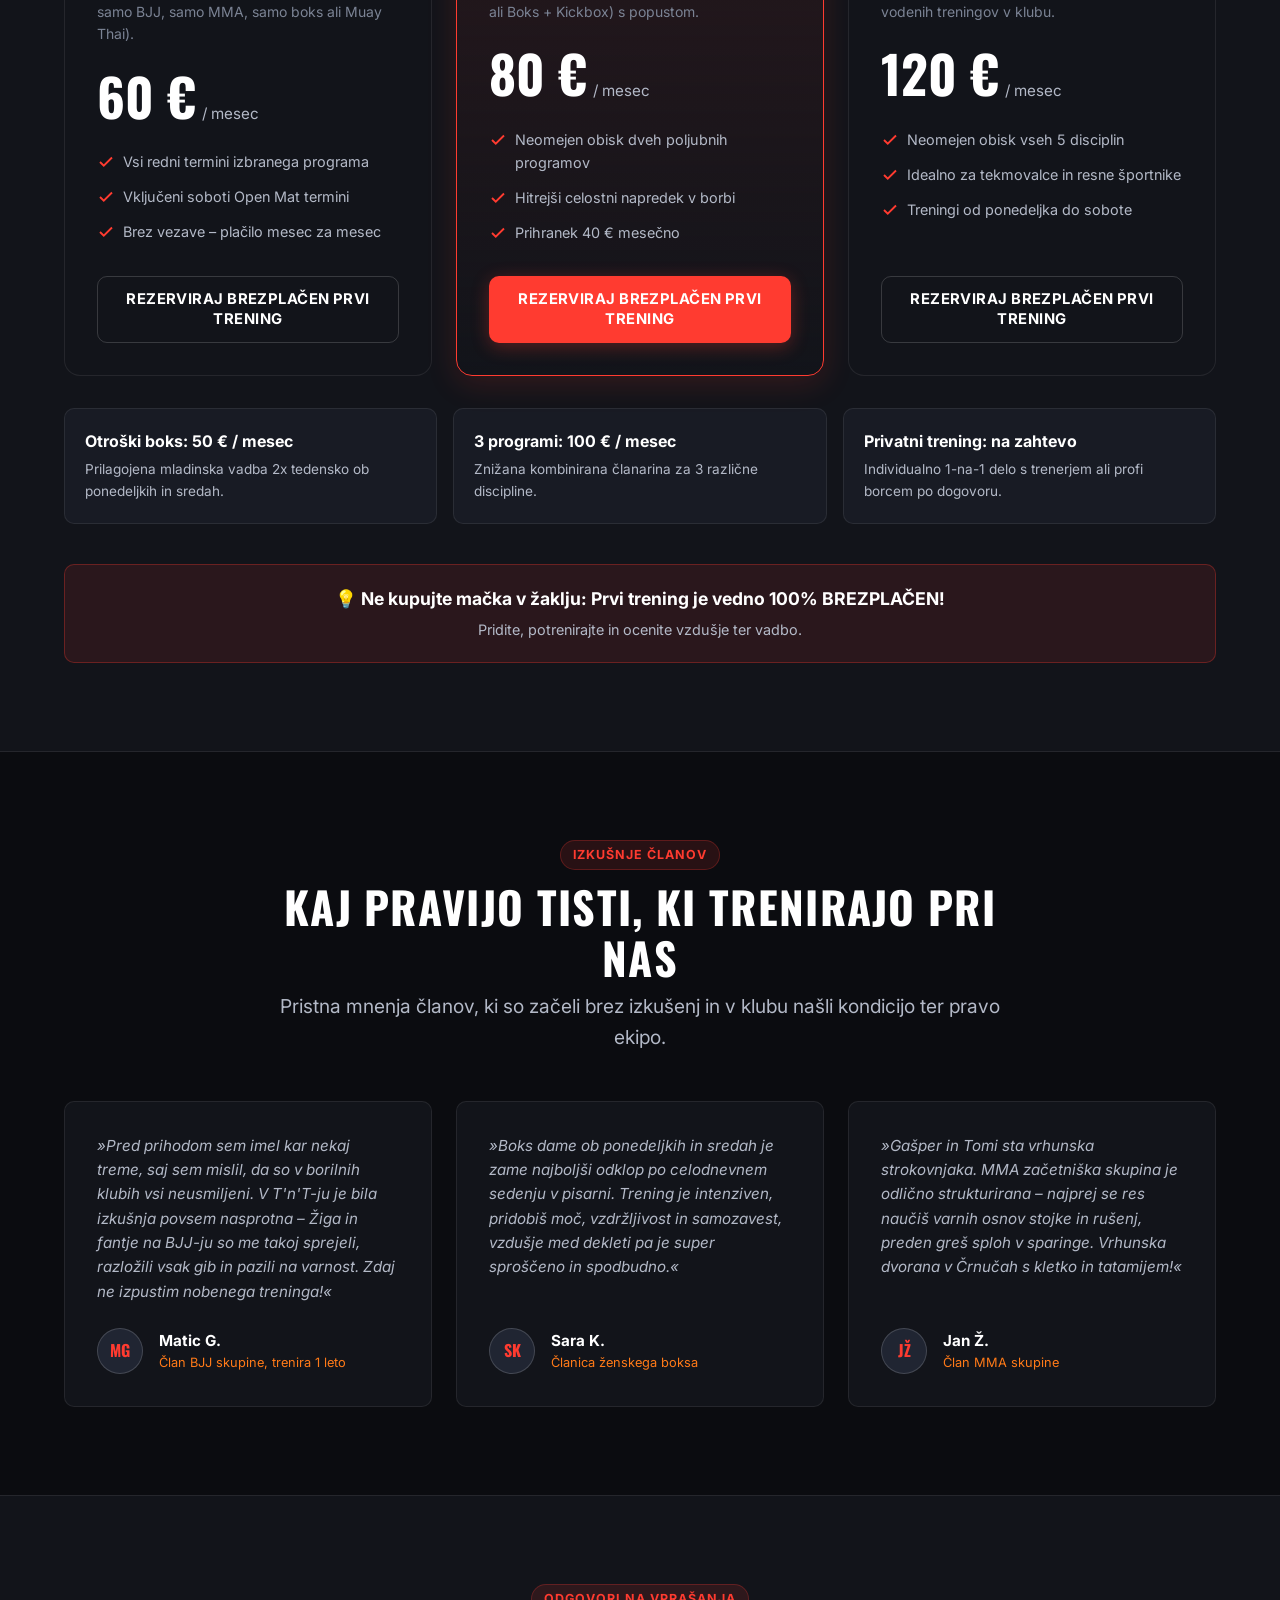
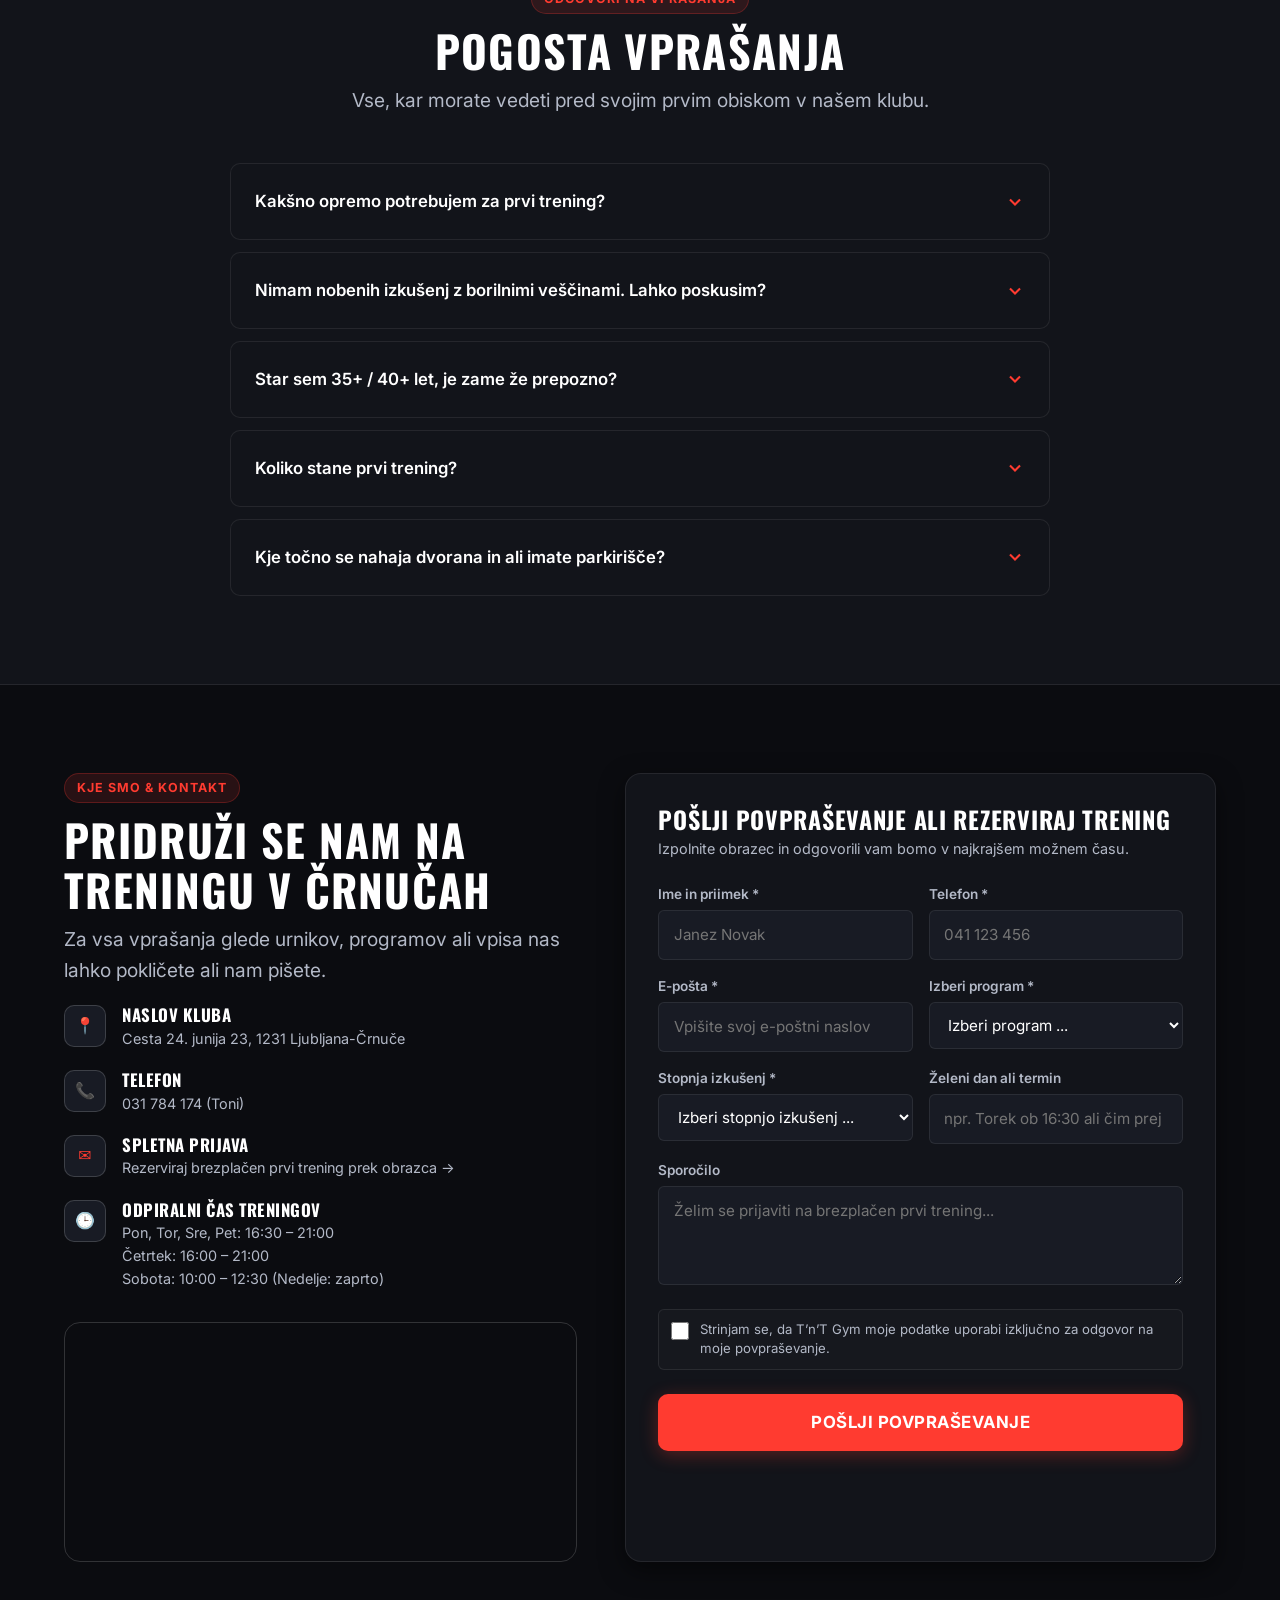
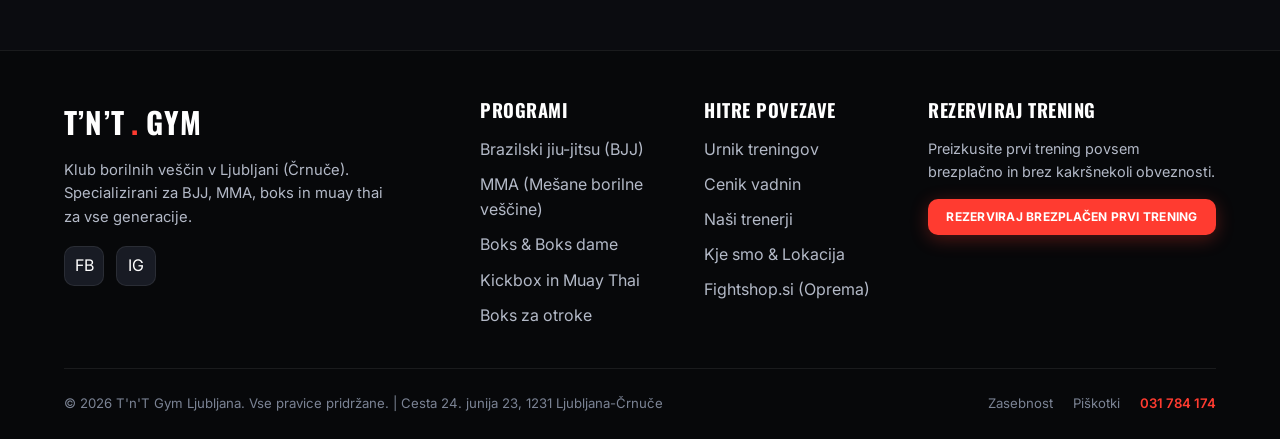
==== commit a8b7914c: "Gasper nova slika" ====
--- a/index.html
+++ b/index.html
@@ -503,7 +503,7 @@
         <article class="coach-card">
           <div class="coach-photo-wrap">
             <span class="coach-discipline-tag">MMA</span>
-            <img src="assets/images/coach-gasper.jpg" alt="Gašper Sodnik, trener MMA" loading="lazy">
+            <img src="assets/images/coach-gasper-new.jpg" alt="Gašper Sodnik, trener MMA" loading="lazy" style="object-position: center 20%;">
           </div>
           <div class="coach-body">
             <h3 class="coach-name">Gašper Sodnik</h3>
--- a/css/style.css
+++ b/css/style.css
@@ -1124,6 +1124,106 @@
 }
 
 /* --------------------------------------------------------------------------
+   10b. Program Page Schedule Cards (mma.html, boks.html, kickbox.html, bjj.html, otroci.html)
+   -------------------------------------------------------------------------- */
+.program-schedule-list {
+  display: flex;
+  flex-direction: column;
+  gap: 0.75rem;
+}
+
+.program-schedule-card {
+  background: var(--bg-surface-2);
+  border: 1px solid var(--border-subtle);
+  padding: 1rem 1.25rem;
+  border-radius: var(--radius-md);
+  display: flex;
+  justify-content: space-between;
+  align-items: center;
+  gap: 0.75rem;
+  min-width: 0;
+}
+
+.program-schedule-info {
+  flex: 1 1 auto;
+  min-width: 0;
+}
+
+.program-schedule-info strong {
+  color: #ffffff;
+  display: block;
+}
+
+.program-schedule-info span {
+  font-size: 0.85rem;
+  display: block;
+  line-height: 1.4;
+  word-wrap: break-word;
+  overflow-wrap: break-word;
+}
+
+.program-schedule-time {
+  flex: 0 0 auto;
+  color: var(--color-brand);
+  font-weight: 700;
+  font-size: 0.95rem;
+  white-space: nowrap;
+  text-align: right;
+  letter-spacing: -0.01em;
+  padding-left: 0.25rem;
+}
+
+.program-schedule-time.is-muted {
+  color: var(--text-muted);
+}
+
+.program-schedule-time-combined {
+  display: flex;
+  flex-direction: column;
+  align-items: flex-end;
+  line-height: 1.35;
+  white-space: nowrap;
+}
+
+.program-schedule-time-combined span {
+  white-space: nowrap;
+  display: block;
+  text-align: right;
+}
+
+@media (max-width: 480px) {
+  .program-schedule-card {
+    padding: 0.875rem 1rem;
+    gap: 0.65rem;
+  }
+  .program-schedule-time {
+    font-size: 0.875rem;
+  }
+}
+
+@media (max-width: 360px) {
+  .program-schedule-card {
+    flex-direction: column;
+    align-items: flex-start;
+    gap: 0.5rem;
+    padding: 0.75rem 0.875rem;
+  }
+  .program-schedule-info {
+    width: 100%;
+  }
+  .program-schedule-time {
+    align-self: flex-end;
+    text-align: right;
+    margin-top: 0.15rem;
+    padding-left: 0;
+  }
+  .program-schedule-time-combined {
+    align-items: flex-end;
+    width: 100%;
+  }
+}
+
+/* --------------------------------------------------------------------------
    11. Beginners Callout Section
    -------------------------------------------------------------------------- */
 .beginners-banner {
